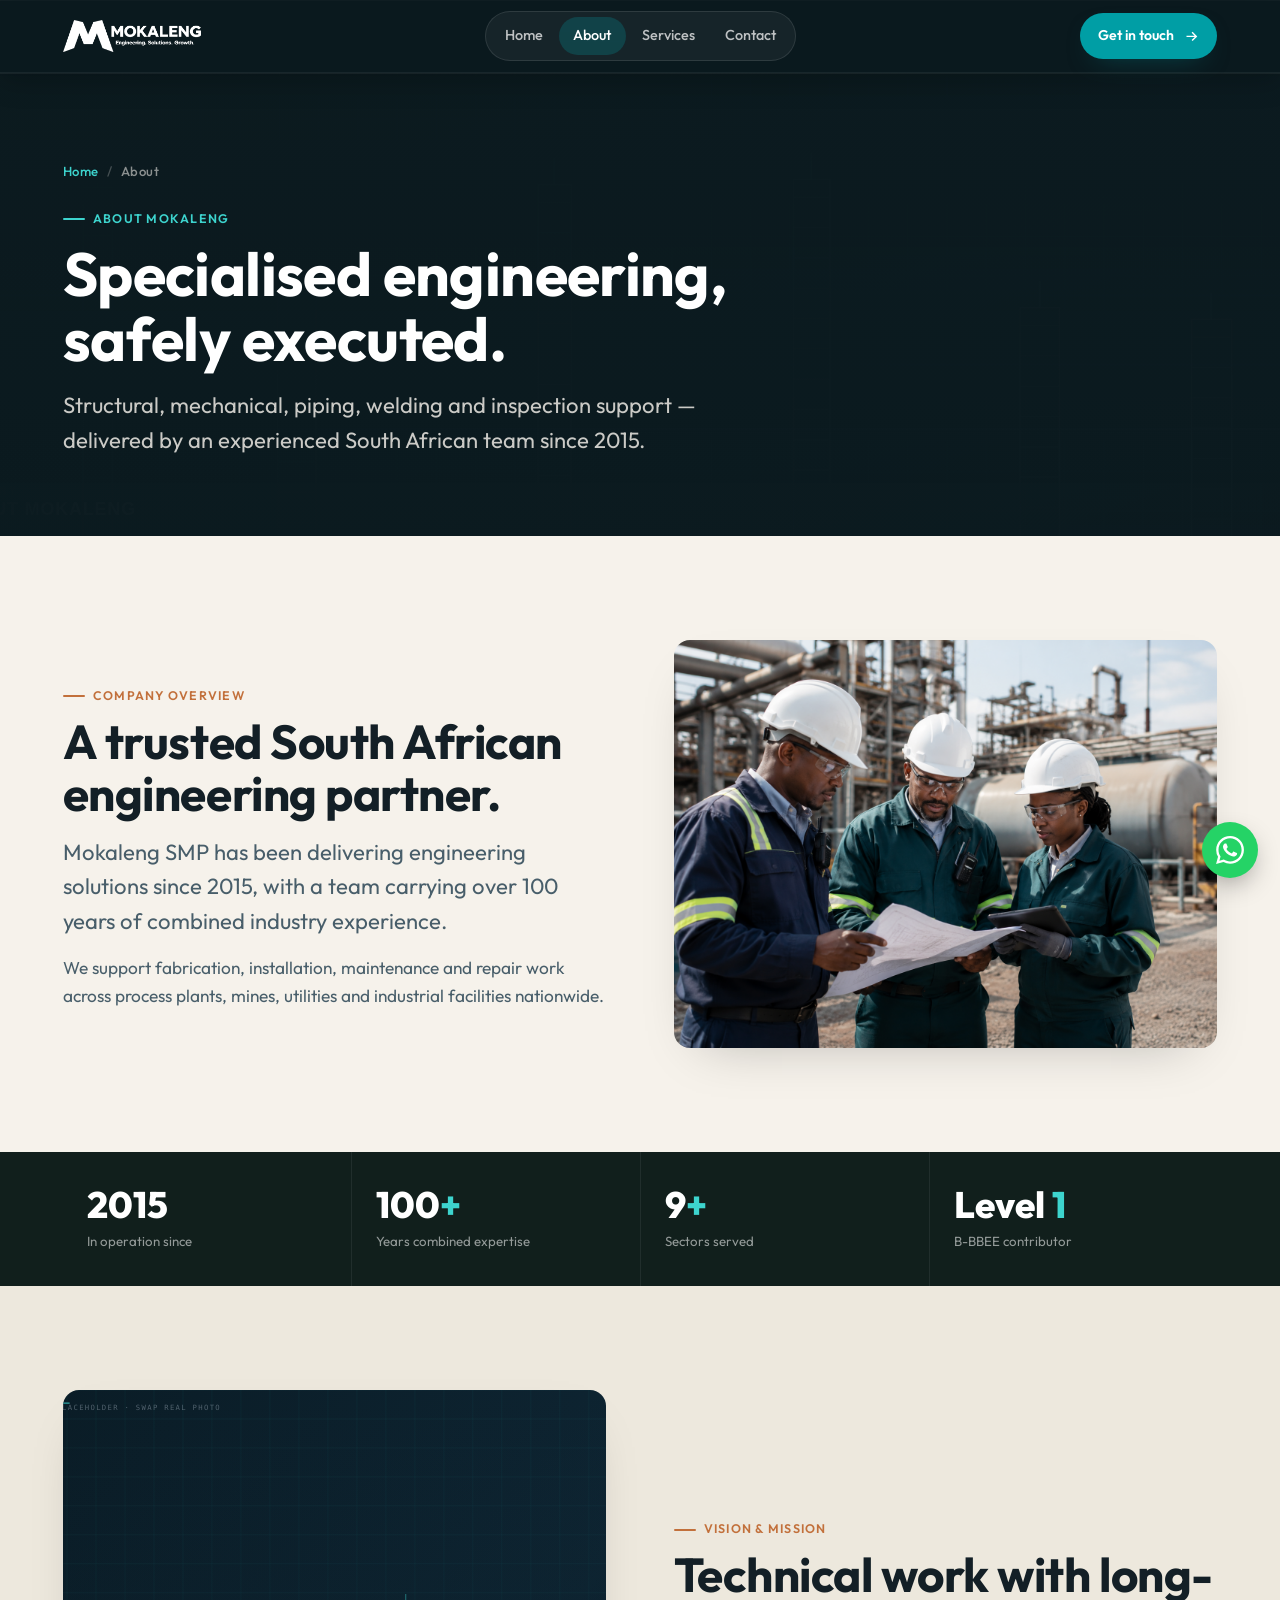
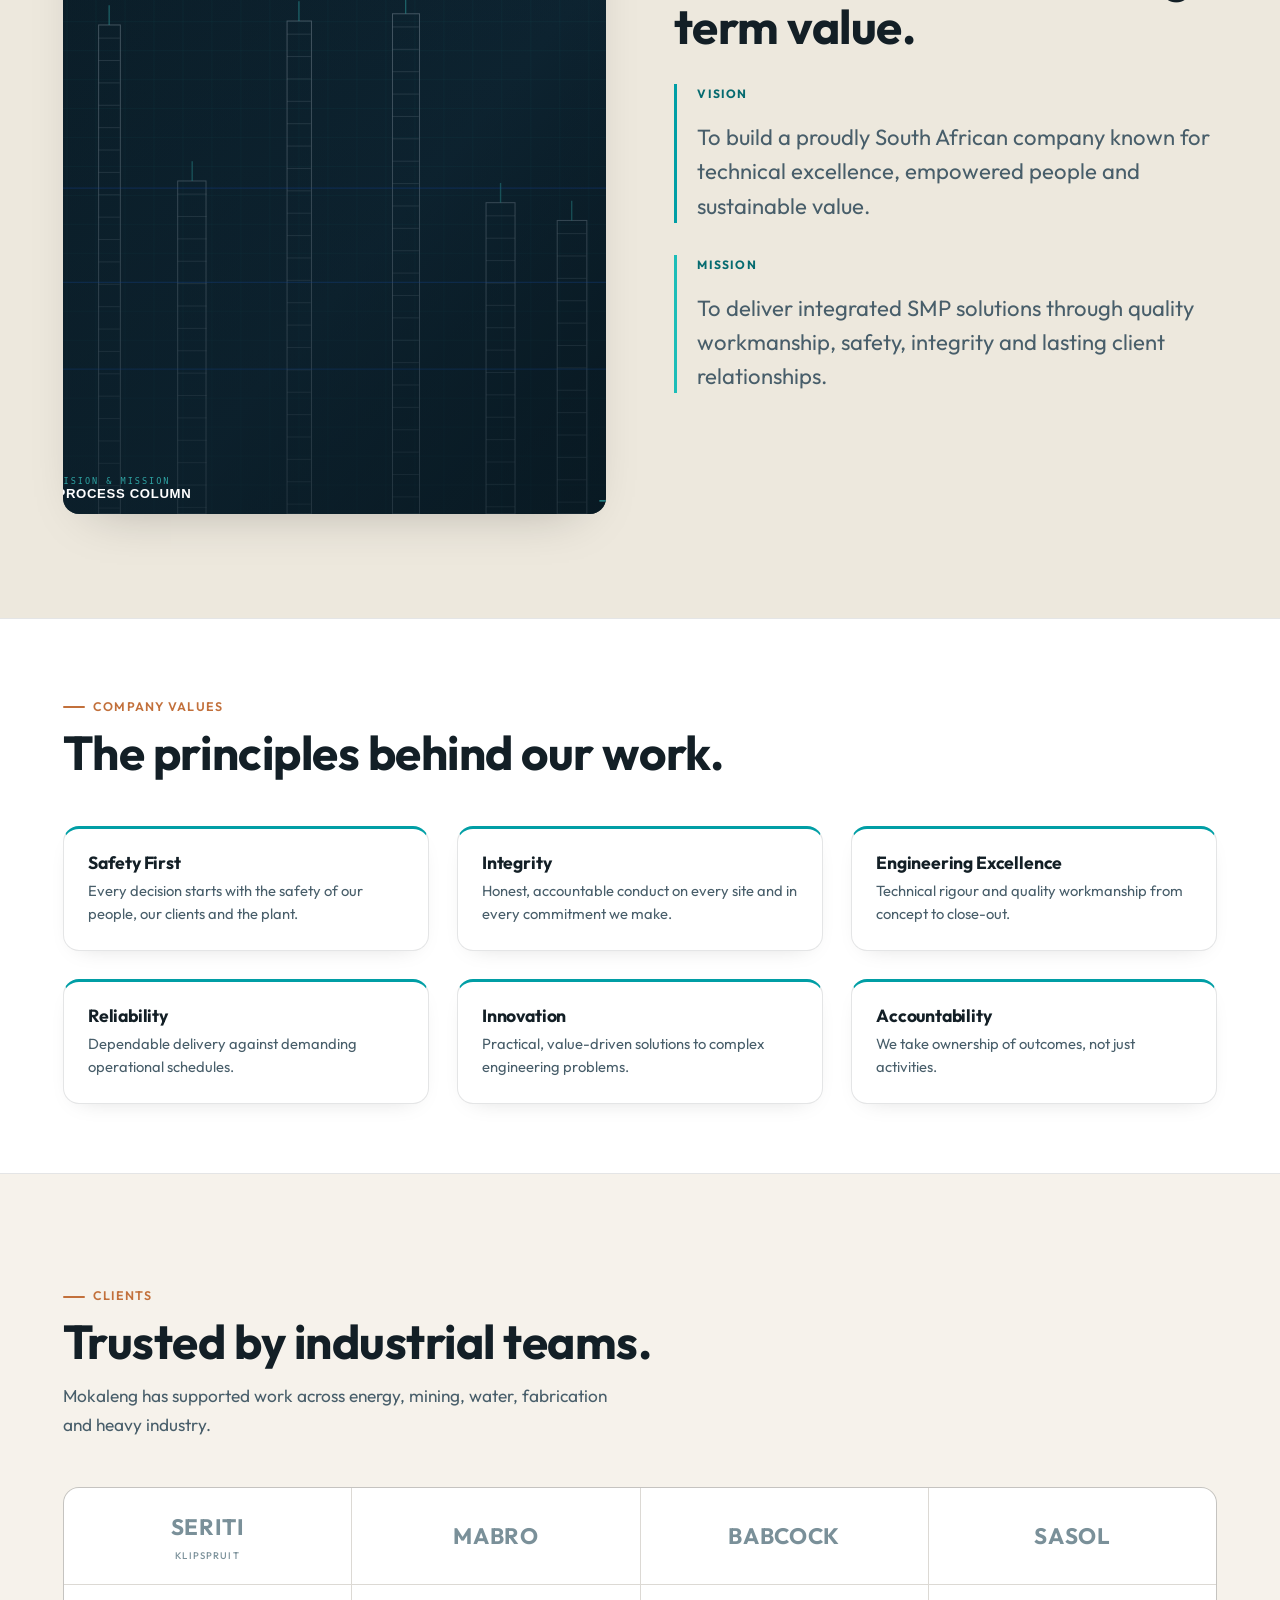
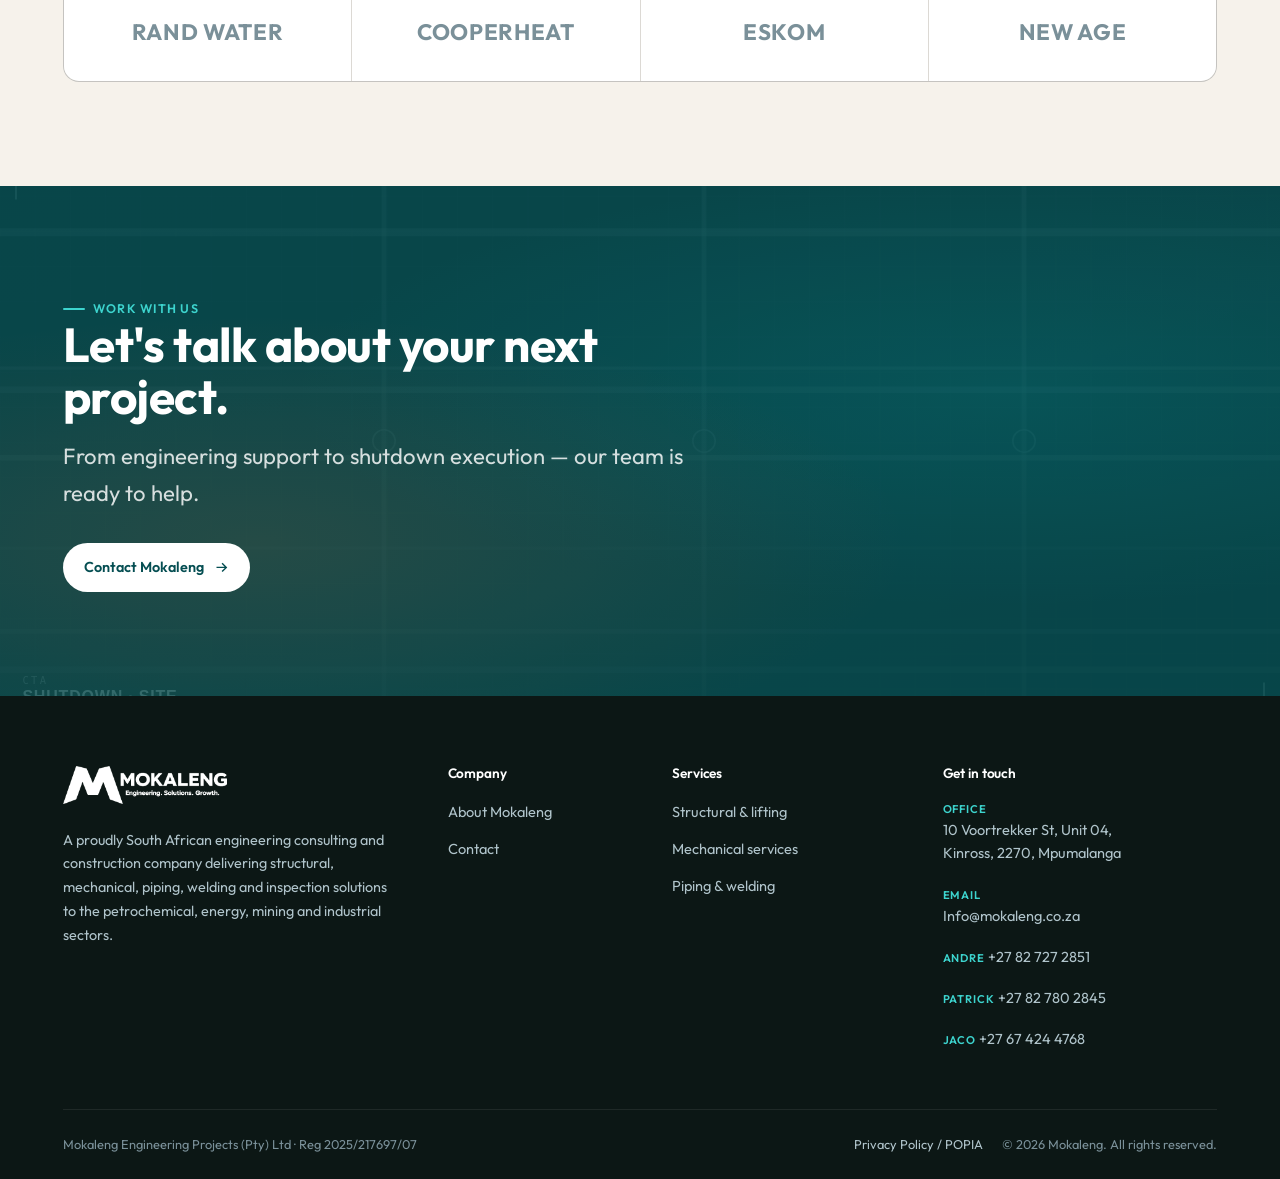
==== about.html @ dd16d57f "initial commit" ====
<!DOCTYPE html>
<html lang="en">
<head>
<meta charset="UTF-8" />
<meta name="viewport" content="width=device-width, initial-scale=1.0" />
<meta name="theme-color" content="#009EA5" />
<link rel="preconnect" href="https://fonts.googleapis.com" />
<link rel="preconnect" href="https://fonts.gstatic.com" crossorigin />
<link href="https://fonts.googleapis.com/css2?family=Outfit:wght@300;400;500;600;700;800&display=swap" rel="stylesheet" />
<link rel="stylesheet" href="assets/css/style.css" />
<link rel="icon" type="image/png" href="assets/img/logo.png" />
<title>About Mokaleng | Proudly South African Engineering Company</title>
<meta name="description" content="Mokaleng is an engineering consulting and construction company operating since 2015, with 100+ years of combined expertise across structural, mechanical, piping and welding disciplines." />
</head>
<body>

<header class="header" data-solid="true">
  <div class="container header__inner">
    <a href="index.html" class="brand" aria-label="Mokaleng home">
      <img class="brand__logo" src="assets/img/logo.png" alt="Mokaleng — Engineering. Solutions. Growth." />
    </a>

    <nav class="nav" aria-label="Primary">
      <a class="nav__link" href="index.html">Home</a>
      <a class="nav__link" href="about.html" aria-current="page">About</a>
      <a class="nav__link" href="services.html">Services</a>
      <a class="nav__link" href="contact.html">Contact</a>
    </nav>

    <div class="header__cta">
      <a class="btn btn--primary" href="contact.html#enquiry">
        Get in touch
        <svg viewBox="0 0 24 24" fill="none" stroke="currentColor" stroke-width="2"><path d="M5 12h14M13 6l6 6-6 6"/></svg>
      </a>
    </div>

    <button class="burger" aria-label="Open menu" aria-expanded="false" aria-controls="mobile-menu">
      <span></span><span></span><span></span>
    </button>
  </div>
</header>

<div class="mobile-menu" id="mobile-menu" role="dialog" aria-label="Menu" aria-modal="true">
  <button class="mobile-menu__close" aria-label="Close menu">&times;</button>
  <nav aria-label="Mobile">
    <a class="mobile-menu__link" href="index.html"><span>Home</span><span class="spec">00</span></a>
    <a class="mobile-menu__link" href="about.html"><span>About</span><span class="spec">01</span></a>
    <a class="mobile-menu__link" href="services.html"><span>Services</span><span class="spec">02</span></a>
    <a class="mobile-menu__link" href="contact.html"><span>Contact</span><span class="spec">03</span></a>
  </nav>
  <div class="mobile-menu__cta">
    <a class="btn btn--primary" href="contact.html#enquiry">Get in touch</a>
    <a class="btn btn--on-dark" href="tel:+27827272851">Call us now</a>
  </div>
</div>

<main id="main">

<!-- ── Page hero ─────────────────────────────────────────────────────────── -->
<section class="page-hero">
  <div class="page-hero__media"><img src="assets/img/page-about.svg" alt="" aria-hidden="true" /></div>
  <div class="page-hero__grid" aria-hidden="true"></div>
  <div class="container page-hero__inner">
    <nav class="crumbs" aria-label="Breadcrumb">
      <a href="index.html">Home</a><span class="sep">/</span><span>About</span>
    </nav>
    <p class="eyebrow on-dark reveal">About Mokaleng</p>
    <h1 class="page-hero__title reveal" data-delay="1">Specialised engineering, safely executed.</h1>
    <p class="page-hero__text reveal" data-delay="2">Structural, mechanical, piping, welding and inspection support — delivered by an experienced South African team since 2015.</p>
  </div>
</section>

<!-- ── Overview ──────────────────────────────────────────────────────────── -->
<section class="section">
  <div class="container split">
    <div class="reveal">
      <p class="eyebrow">Company overview</p>
      <h2 class="heading__title">A trusted South African engineering partner.</h2>
      <p class="lead mt-1">Mokaleng SMP has been delivering engineering solutions since 2015, with a team carrying over 100 years of combined industry experience.</p>
      <p class="muted mt-1">We support fabrication, installation, maintenance and repair work across process plants, mines, utilities and industrial facilities nationwide.</p>
    </div>
    <div class="split__media reveal" data-delay="1">
      <img src="assets/img/about-us.png" alt="Mokaleng engineer reviewing work on site" />
    </div>
  </div>
</section>

<!-- ── Stats ─────────────────────────────────────────────────────────────── -->
<section class="stats">
  <div class="container">
    <div class="stats__row">
      <div class="stat reveal">
        <div class="stat__num">2015</div>
        <p class="stat__label">In operation since</p>
      </div>
      <div class="stat reveal" data-delay="1">
        <div class="stat__num">100<span class="unit">+</span></div>
        <p class="stat__label">Years combined expertise</p>
      </div>
      <div class="stat reveal" data-delay="2">
        <div class="stat__num">9<span class="unit">+</span></div>
        <p class="stat__label">Sectors served</p>
      </div>
      <div class="stat reveal" data-delay="3">
        <div class="stat__num">Level <span class="unit">1</span></div>
        <p class="stat__label">B-BBEE contributor</p>
      </div>
    </div>
  </div>
</section>

<!-- ── Vision & Mission ───────────────────────────────────────────────────── -->
<section class="section section--bone">
  <div class="container split split--reverse">
    <div class="split__media reveal">
      <img src="assets/img/vision-plant.svg" alt="Process column at a petrochemical plant" style="aspect-ratio:3/4" />
    </div>
    <div class="reveal" data-delay="1">
      <p class="eyebrow">Vision &amp; Mission</p>
      <h2 class="heading__title">Technical work with long-term value.</h2>

      <div class="mt-2" style="border-left:3px solid var(--teal);padding-left:1.3rem">
        <p style="font-size:0.75rem;font-weight:700;letter-spacing:0.1em;text-transform:uppercase;color:var(--teal-dark)">Vision</p>
        <p class="lead mt-1" style="font-size:var(--step-1)">To build a proudly South African company known for technical excellence, empowered people and sustainable value.</p>
      </div>

      <div class="mt-2" style="border-left:3px solid var(--teal-mid);padding-left:1.3rem">
        <p style="font-size:0.75rem;font-weight:700;letter-spacing:0.1em;text-transform:uppercase;color:var(--teal-dark)">Mission</p>
        <p class="lead mt-1" style="font-size:var(--step-1)">To deliver integrated SMP solutions through quality workmanship, safety, integrity and lasting client relationships.</p>
      </div>
    </div>
  </div>
</section>

<!-- ── Values ────────────────────────────────────────────────────────────── -->
<section class="section section--tight" style="background:var(--white);border-block:1px solid var(--line)">
  <div class="container">
    <div class="heading reveal">
      <p class="eyebrow">Company values</p>
      <h2 class="heading__title">The principles behind our work.</h2>
    </div>
    <div class="grid cols-3 mt-3">
      <div class="value-card reveal" data-delay="1">
        <h3 class="value-card__title">Safety First</h3>
        <p class="value-card__text">Every decision starts with the safety of our people, our clients and the plant.</p>
      </div>
      <div class="value-card reveal" data-delay="2">
        <h3 class="value-card__title">Integrity</h3>
        <p class="value-card__text">Honest, accountable conduct on every site and in every commitment we make.</p>
      </div>
      <div class="value-card reveal" data-delay="3">
        <h3 class="value-card__title">Engineering Excellence</h3>
        <p class="value-card__text">Technical rigour and quality workmanship from concept to close-out.</p>
      </div>
      <div class="value-card reveal">
        <h3 class="value-card__title">Reliability</h3>
        <p class="value-card__text">Dependable delivery against demanding operational schedules.</p>
      </div>
      <div class="value-card reveal" data-delay="1">
        <h3 class="value-card__title">Innovation</h3>
        <p class="value-card__text">Practical, value-driven solutions to complex engineering problems.</p>
      </div>
      <div class="value-card reveal" data-delay="2">
        <h3 class="value-card__title">Accountability</h3>
        <p class="value-card__text">We take ownership of outcomes, not just activities.</p>
      </div>
    </div>
  </div>
</section>

<!-- ── Clients ────────────────────────────────────────────────────────────── -->
<section class="section">
  <div class="container">
    <div class="heading reveal">
      <p class="eyebrow">Clients</p>
      <h2 class="heading__title">Trusted by industrial teams.</h2>
      <p class="heading__text">Mokaleng has supported work across energy, mining, water, fabrication and heavy industry.</p>
    </div>
    <div class="clients-grid clients-grid--compact mt-3 reveal">
      <div class="client-cell"><div class="client-logo">Seriti<small>KLIPSPRUIT</small></div></div>
      <div class="client-cell"><div class="client-logo">Mabro</div></div>
      <div class="client-cell"><div class="client-logo">Babcock</div></div>
      <div class="client-cell"><div class="client-logo">Sasol</div></div>
      <div class="client-cell"><div class="client-logo">Rand Water</div></div>
      <div class="client-cell"><div class="client-logo">Cooperheat</div></div>
      <div class="client-cell"><div class="client-logo">Eskom</div></div>
      <div class="client-cell"><div class="client-logo">New Age</div></div>
    </div>
  </div>
</section>

<!-- ── CTA ───────────────────────────────────────────────────────────────── -->
<section class="cta">
  <div class="cta__bg"><img src="assets/img/cta-bg.svg" alt="" aria-hidden="true" /></div>
  <div class="container section">
    <div class="cta__inner reveal">
      <p class="eyebrow on-dark">Work with us</p>
      <h2 class="cta__title">Let's talk about your next project.</h2>
      <p class="cta__text">From engineering support to shutdown execution — our team is ready to help.</p>
      <div class="cta__actions">
        <a class="btn btn--primary" href="contact.html#enquiry">
          Contact Mokaleng
          <svg viewBox="0 0 24 24" fill="none" stroke="currentColor" stroke-width="2"><path d="M5 12h14M13 6l6 6-6 6"/></svg>
        </a>
      </div>
    </div>
  </div>
</section>

</main>

<footer class="footer">
  <div class="container">
    <div class="footer__top">
      <div class="footer__brand">
        <a href="index.html" class="brand" aria-label="Mokaleng home">
          <img class="brand__logo" src="assets/img/logo.png" alt="Mokaleng" />
        </a>
        <p class="footer__desc">A proudly South African engineering consulting and construction company delivering structural, mechanical, piping, welding and inspection solutions to the petrochemical, energy, mining and industrial sectors.</p>
      </div>
      <div class="footer__col">
        <h4>Company</h4>
        <ul>
          <li><a href="about.html">About Mokaleng</a></li>
          <li><a href="contact.html">Contact</a></li>
        </ul>
      </div>
      <div class="footer__col">
        <h4>Services</h4>
        <ul>
          <li><a href="services.html#structural">Structural &amp; lifting</a></li>
          <li><a href="services.html#mechanical">Mechanical services</a></li>
          <li><a href="services.html#piping">Piping &amp; welding</a></li>
        </ul>
      </div>
      <div class="footer__col footer__contact">
        <h4>Get in touch</h4>
        <ul>
          <li><span class="who">Office</span><br>10 Voortrekker St, Unit 04,<br>Kinross, 2270, Mpumalanga</li>
          <li><span class="who">Email</span><br><a href="mailto:Info@mokaleng.co.za">Info@mokaleng.co.za</a></li>
          <li><span class="who">Andre</span> <a href="tel:+27827272851">+27 82 727 2851</a></li>
          <li><span class="who">Patrick</span> <a href="tel:+27827802845">+27 82 780 2845</a></li>
          <li><span class="who">Jaco</span> <a href="tel:+27674244768">+27 67 424 4768</a></li>
        </ul>
      </div>
    </div>
    <div class="footer__bottom">
      <span class="reg">Mokaleng Engineering Projects (Pty) Ltd · Reg 2025/217697/07</span>
      <div class="footer__legal">
        <a href="#">Privacy Policy / POPIA</a>
        <span>&copy; <span id="year">2026</span> Mokaleng. All rights reserved.</span>
      </div>
    </div>
  </div>
</footer>

<a class="wa-float" href="https://wa.me/27827272851?text=Hi%20Mokaleng%2C%20I%27d%20like%20to%20discuss%20a%20project." target="_blank" rel="noopener" aria-label="Chat on WhatsApp">
  <svg viewBox="0 0 24 24" fill="currentColor" aria-hidden="true"><path d="M.057 24l1.687-6.163a11.867 11.867 0 01-1.587-5.946C.16 5.335 5.495 0 12.05 0a11.817 11.817 0 018.413 3.488 11.824 11.824 0 013.48 8.414c-.003 6.557-5.338 11.892-11.893 11.892a11.9 11.9 0 01-5.688-1.448L.057 24zm6.597-3.807c1.676.995 3.276 1.591 5.392 1.592 5.448 0 9.886-4.434 9.889-9.885.002-5.462-4.415-9.89-9.881-9.892-5.452 0-9.887 4.434-9.889 9.884-.001 2.225.651 3.891 1.746 5.634l-.999 3.648 3.742-.981zm11.387-5.464c-.074-.124-.272-.198-.57-.347-.297-.149-1.758-.868-2.031-.967-.272-.099-.47-.149-.669.149-.198.297-.768.967-.941 1.165-.173.198-.347.223-.644.074-.297-.149-1.255-.462-2.39-1.475-.883-.788-1.48-1.761-1.653-2.059-.173-.297-.018-.458.13-.606.134-.133.297-.347.446-.521.151-.172.2-.296.3-.495.099-.198.05-.372-.025-.521-.075-.148-.669-1.611-.916-2.206-.242-.579-.487-.501-.669-.51l-.57-.01c-.198 0-.52.074-.792.372s-1.04 1.016-1.04 2.479 1.065 2.876 1.213 3.074c.149.198 2.095 3.2 5.076 4.487.709.306 1.263.489 1.694.626.712.226 1.36.194 1.872.118.571-.085 1.758-.719 2.006-1.413.248-.694.248-1.289.173-1.413z"/></svg>
</a>
<script src="assets/js/main.js"></script>
</body>
</html>
---- assets/css/style.css ----
/* ==========================================================================
   MOKALENG SMP — Engineering. Solutions. Growth.
   Design: teal-dominant, modern industrial, clean hierarchy
   Font: Outfit (single family, all weights)
   ========================================================================== */

/* ── Tokens ─────────────────────────────────────────────────────────────── */
:root {
  /* Brand teal — sourced from company profile */
  --teal:        #009EA5;   /* primary teal */
  --teal-dark:   #066B70;   /* logo left / dark elements */
  --teal-deep:   #054E52;   /* deepest teal */
  --teal-mid:    #1DBDB8;   /* lighter accent */
  --teal-light:  #3DD4CE;   /* on dark backgrounds */
  --teal-pale:   #E4F7F7;   /* teal tint on light bg */

  /* Darks */
  --navy:        #0B1A1F;   /* primary dark bg */
  --navy-mid:    #10252C;   /* cards on dark */
  --navy-soft:   #1A3540;   /* lighter dark */

  /* Accent */
  --copper:      #C2703B;   /* warm accent, use sparingly */
  --copper-light:#F0BE96;   /* copper on dark */

  /* Neutrals */
  --ink:         #131F26;   /* body text */
  --ink-soft:    #485E6A;   /* secondary text */
  --steel:       #7A9099;   /* muted text */
  --steel-light: #B0C4CB;   /* very muted */
  --bone:        #F6F2EB;   /* light page bg — warm */
  --bone-dark:   #EDE8DD;   /* slightly darker bone */
  --white:       #FFFFFF;

  /* Semantic */
  --surface:     var(--white);
  --bg:          var(--bone);
  --line:        rgba(10, 26, 31, 0.11);
  --line-soft:   rgba(10, 26, 31, 0.06);
  --line-teal:   rgba(0, 158, 165, 0.25);

  /* Shadows */
  --shadow-sm:   0 8px 24px -16px rgba(0,0,0,0.22);
  --shadow-md:   0 20px 52px -28px rgba(0,0,0,0.28);
  --shadow-lg:   0 36px 80px -40px rgba(0,0,0,0.35);

  /* Type */
  --display: "Outfit", system-ui, sans-serif;
  --body:    "Outfit", system-ui, sans-serif;

  /* Scale */
  --step--1: clamp(0.78rem, 0.74rem + 0.18vw, 0.88rem);
  --step-0:  clamp(1rem, 0.96rem + 0.2vw, 1.08rem);
  --step-1:  clamp(1.15rem, 1.05rem + 0.45vw, 1.38rem);
  --step-2:  clamp(1.45rem, 1.24rem + 0.9vw, 2rem);
  --step-3:  clamp(1.9rem, 1.5rem + 1.85vw, 3rem);
  --step-4:  clamp(2.4rem, 1.75rem + 3vw, 4.2rem);
  --step-5:  clamp(3rem, 2rem + 4.5vw, 5.6rem);

  /* Space */
  --pad-x:    clamp(1.15rem, 0.6rem + 2.6vw, 3.5rem);
  --sec-y:    clamp(4rem, 2.5rem + 5vw, 7.5rem);
  --sec-y-sm: clamp(2.5rem, 1.5rem + 3.5vw, 5rem);
  --maxw:     1240px;
  --radius:   8px;
  --radius-sm: 5px;
  --radius-lg: 16px;
  --radius-xl: 24px;

  --ease: cubic-bezier(0.22, 1, 0.36, 1);
  --speed: 0.46s;
}

/* ── Reset ───────────────────────────────────────────────────────────────── */
*, *::before, *::after { box-sizing: border-box; }
* { margin: 0; }
html { -webkit-text-size-adjust: 100%; scroll-behavior: smooth; }
@media (prefers-reduced-motion: reduce) {
  html { scroll-behavior: auto; }
  *, *::before, *::after {
    animation-duration: 0.001ms !important;
    transition-duration: 0.001ms !important;
  }
}
body {
  font-family: var(--body);
  font-size: var(--step-0);
  line-height: 1.65;
  color: var(--ink);
  background: var(--bg);
  -webkit-font-smoothing: antialiased;
  overflow-x: hidden;
}
img, svg, picture { display: block; max-width: 100%; }
a { color: inherit; text-decoration: none; }
button { font: inherit; cursor: pointer; border: 0; background: none; }
ul { list-style: none; padding: 0; }
:focus-visible {
  outline: 2.5px solid var(--teal);
  outline-offset: 3px;
  border-radius: 3px;
}

/* ── Typography ─────────────────────────────────────────────────────────── */
h1, h2, h3, h4 {
  font-family: var(--display);
  font-weight: 700;
  line-height: 1.08;
  letter-spacing: -0.01em;
  color: var(--ink);
}

.eyebrow {
  display: inline-flex;
  align-items: center;
  gap: 0.5rem;
  font-size: 0.78rem;
  font-weight: 600;
  letter-spacing: 0.1em;
  text-transform: uppercase;
  color: var(--copper);
}
.eyebrow::before {
  content: "";
  width: 22px;
  height: 2px;
  border-radius: 2px;
  background: var(--copper);
  flex: none;
}
.eyebrow.on-dark { color: var(--teal-light); }
.eyebrow.on-dark::before { background: var(--teal-light); }

.lead {
  font-size: var(--step-1);
  line-height: 1.55;
  color: var(--ink-soft);
}
.muted { color: var(--ink-soft); }

/* ── Layout ──────────────────────────────────────────────────────────────── */
.container {
  width: 100%;
  max-width: var(--maxw);
  margin-inline: auto;
  padding-inline: var(--pad-x);
}
.section {
  padding-block: var(--sec-y);
  position: relative;
}
.section--tight { padding-block: var(--sec-y-sm); }
.section--dark {
  background: var(--navy);
  color: var(--bone);
}
.section--dark h1, .section--dark h2,
.section--dark h3, .section--dark h4 { color: var(--white); }
.section--teal {
  background: var(--teal);
  color: var(--white);
}
.section--teal-deep {
  background: var(--teal-deep);
  color: var(--bone);
}
.section--bone { background: var(--bone-dark); }

.split {
  display: grid;
  grid-template-columns: 1fr 1fr;
  gap: clamp(2rem, 1rem + 4vw, 5rem);
  align-items: center;
}
.split--reverse { grid-template-columns: 1fr 1fr; }
.split--reverse .split__media { order: -1; }
@media (max-width: 860px) {
  .split, .split--reverse { grid-template-columns: 1fr; }
  .split--reverse .split__media { order: 0; }
}
.split__media img {
  width: 100%;
  object-fit: cover;
  border-radius: var(--radius-lg);
  aspect-ratio: 4/3;
  box-shadow: var(--shadow-md);
}

.grid { display: grid; gap: clamp(1rem, 0.6rem + 1.5vw, 1.75rem); }
.cols-2 { grid-template-columns: repeat(2, 1fr); }
.cols-3 { grid-template-columns: repeat(3, 1fr); }
.cols-4 { grid-template-columns: repeat(4, 1fr); }
@media (max-width: 960px) {
  .cols-3, .cols-4 { grid-template-columns: repeat(2, 1fr); }
}
@media (max-width: 580px) {
  .cols-2, .cols-3, .cols-4 { grid-template-columns: 1fr; }
}

/* ── Heading block ───────────────────────────────────────────────────────── */
.heading { max-width: 62ch; }
.heading__title {
  font-size: var(--step-3);
  margin-top: 0.6rem;
}
.heading__text {
  margin-top: 0.9rem;
  max-width: 52ch;
  color: var(--ink-soft);
}
.heading--center { margin-inline: auto; text-align: center; }
.heading--center .eyebrow { justify-content: center; }

.section-head {
  display: flex;
  align-items: flex-end;
  justify-content: space-between;
  gap: 1.5rem;
}
@media (max-width: 720px) {
  .section-head { flex-direction: column; align-items: flex-start; }
}

/* ── Buttons ─────────────────────────────────────────────────────────────── */
.btn {
  display: inline-flex;
  align-items: center;
  justify-content: center;
  gap: 0.55rem;
  min-height: 46px;
  padding: 0.72rem 1.25rem;
  font-family: var(--body);
  font-size: 0.9rem;
  font-weight: 600;
  border-radius: 999px;
  border: 1.5px solid transparent;
  transition:
    background var(--speed) var(--ease),
    border-color var(--speed) var(--ease),
    color var(--speed) var(--ease),
    transform var(--speed) var(--ease),
    box-shadow var(--speed) var(--ease);
  cursor: pointer;
  white-space: nowrap;
}
.btn svg {
  width: 1.05rem;
  height: 1.05rem;
  flex: none;
  transition: transform var(--speed) var(--ease);
}
.btn:hover { transform: translateY(-2px); }
.btn:hover svg { transform: translateX(3px); }

/* Primary — teal */
.btn--primary {
  background: var(--teal);
  color: var(--white);
  box-shadow: 0 10px 28px -16px rgba(0,158,165,0.55);
}
.btn--primary:hover {
  background: var(--teal-dark);
  box-shadow: 0 14px 34px -16px rgba(0,158,165,0.65);
}

/* Solid dark */
.btn--solid {
  background: var(--navy);
  color: var(--white);
}
.btn--solid:hover { background: var(--navy-soft); }

/* Ghost — outlined */
.btn--ghost {
  border-color: var(--line);
  color: var(--ink);
  background: rgba(255,255,255,0.55);
}
.btn--ghost:hover {
  border-color: var(--teal);
  background: var(--teal-pale);
  color: var(--teal-dark);
}

/* On dark bg */
.btn--on-dark {
  border-color: rgba(255,255,255,0.25);
  color: var(--white);
  background: rgba(255,255,255,0.07);
}
.btn--on-dark:hover {
  background: rgba(255,255,255,0.14);
  border-color: rgba(255,255,255,0.4);
}

/* Copper CTA */
.btn--copper {
  background: var(--copper);
  color: var(--white);
  border-color: transparent;
  box-shadow: 0 10px 28px -14px rgba(194,112,59,0.6);
}
.btn--copper:hover {
  background: #a85e30;
  box-shadow: 0 14px 34px -14px rgba(194,112,59,0.7);
}

/* Teal outline (light bg) */
.btn--teal-outline {
  border-color: var(--teal);
  color: var(--teal-dark);
  background: transparent;
}
.btn--teal-outline:hover {
  background: var(--teal);
  color: var(--white);
}

/* ── Header ──────────────────────────────────────────────────────────────── */
.header {
  position: sticky;
  top: 0;
  z-index: 100;
  background: rgba(11, 26, 31, 0.75);
  backdrop-filter: blur(20px);
  -webkit-backdrop-filter: blur(20px);
  border-bottom: 1px solid rgba(255,255,255,0.06);
  transition: background var(--speed) var(--ease), box-shadow var(--speed) var(--ease);
}
.header.is-solid {
  background: rgba(11, 26, 31, 0.96);
  box-shadow: 0 1px 0 rgba(255,255,255,0.06), 0 8px 28px rgba(0,0,0,0.22);
}
.header__inner {
  display: flex;
  align-items: center;
  gap: 1.5rem;
  height: 72px;
}

/* Brand / Logo */
.brand {
  display: inline-flex;
  align-items: center;
  flex: none;
}
.brand__logo {
  height: 32px;
  width: auto;
  display: block;
  /* logo has dark text — invert to white on dark header/footer */
  filter: brightness(0) invert(1);
  transition: filter var(--speed) var(--ease);
}

/* Nav */
.nav {
  display: flex;
  align-items: center;
  margin-inline: auto;
  gap: 0.1rem;
  padding: 0.28rem;
  border: 1px solid rgba(255,255,255,0.1);
  border-radius: 999px;
  background: rgba(255,255,255,0.05);
}
.nav__link {
  position: relative;
  padding: 0.45rem 0.9rem;
  border-radius: 999px;
  font-size: 0.9rem;
  font-weight: 500;
  color: rgba(255,255,255,0.72);
  transition: color var(--speed) var(--ease), background var(--speed) var(--ease);
}
.nav__link:hover { color: var(--white); background: rgba(255,255,255,0.08); }
.nav__link[aria-current="page"] {
  color: var(--white);
  background: rgba(0,158,165,0.25);
}

.header__cta { display: flex; align-items: center; gap: 0.6rem; flex: none; }
.header__cta .btn { padding: 0.6rem 1.05rem; font-size: 0.88rem; }

/* Burger */
.burger {
  display: none;
  width: 44px; height: 44px;
  border: 1px solid rgba(255,255,255,0.2) !important;
  border-radius: var(--radius-sm) !important;
  background: rgba(255,255,255,0.05) !important;
  position: relative;
  flex: none;
}
.burger span {
  position: absolute;
  left: 11px; right: 11px;
  height: 1.5px;
  background: var(--white);
  border-radius: 2px;
  transition: transform 0.4s var(--ease), opacity 0.3s;
}
.burger span:nth-child(1) { top: 15px; }
.burger span:nth-child(2) { top: 21px; }
.burger span:nth-child(3) { top: 27px; }
.burger[aria-expanded="true"] span:nth-child(1) { transform: translateY(6px) rotate(45deg); }
.burger[aria-expanded="true"] span:nth-child(2) { opacity: 0; }
.burger[aria-expanded="true"] span:nth-child(3) { transform: translateY(-6px) rotate(-45deg); }

@media (max-width: 1040px) {
  .nav { display: none; }
  .burger { display: flex; align-items: center; justify-content: center; }
  .header__cta { margin-left: auto; }
}

/* Mobile menu */
.mobile-menu {
  position: fixed;
  inset: 0;
  z-index: 200;
  background: var(--navy);
  padding: var(--pad-x);
  padding-top: 96px;
  transform: translateX(100%);
  transition: transform 0.5s var(--ease);
  display: flex;
  flex-direction: column;
  overflow-y: auto;
}
.mobile-menu.is-open { transform: translateX(0); }
.mobile-menu__close {
  position: absolute;
  top: 20px; right: var(--pad-x);
  width: 44px; height: 44px;
  border: 1px solid rgba(255,255,255,0.2) !important;
  border-radius: var(--radius-sm) !important;
  background: transparent !important;
  color: var(--white);
  font-size: 1.4rem;
  display: grid;
  place-items: center;
}
.mobile-menu__link {
  display: flex;
  align-items: baseline;
  justify-content: space-between;
  font-family: var(--display);
  font-size: clamp(1.8rem, 1.3rem + 3vw, 2.8rem);
  font-weight: 700;
  color: var(--white);
  padding: 0.6rem 0;
  border-bottom: 1px solid rgba(255,255,255,0.1);
}
.mobile-menu__link .spec {
  font-size: 0.78rem;
  font-weight: 500;
  color: var(--teal-light);
  letter-spacing: 0.08em;
}
.mobile-menu__cta {
  margin-top: auto;
  padding-top: 2rem;
  display: grid;
  gap: 0.7rem;
}
.mobile-menu__cta .btn { justify-content: center; }
body.menu-open { overflow: hidden; }

/* ── Hero ────────────────────────────────────────────────────────────────── */
.hero {
  position: relative;
  min-height: 100vh;
  margin-top: -72px;
  padding-top: 72px;
  display: flex;
  align-items: center;
  overflow: hidden;
  isolation: isolate;
  background:
    radial-gradient(ellipse at 88% 88%, rgba(194,112,59,0.16) 0%, transparent 40%),
    radial-gradient(ellipse at 65% 15%, rgba(0,158,165,0.12) 0%, transparent 48%),
    #0F1A1A;
}

/* Hero background image layer */
.hero__media {
  position: absolute;
  inset: 0;
  z-index: 0;
}
.hero__media img {
  width: 100%;
  height: 100%;
  object-fit: cover;
  opacity: 0.52;
  filter: saturate(0.7) contrast(1.05);
}
.hero__media::after {
  content: "";
  position: absolute;
  inset: 0;
  background:
    linear-gradient(90deg, rgba(11,26,31,0.94) 0%, rgba(11,26,31,0.7) 50%, rgba(11,26,31,0.35) 100%),
    linear-gradient(180deg, rgba(11,26,31,0.55) 0%, rgba(11,26,31,0.2) 45%, rgba(11,26,31,0.82) 100%);
}

/* Grid overlay — off */
.hero__grid-overlay { display: none; }

.hero__inner {
  position: relative;
  z-index: 2;
  display: grid;
  grid-template-columns: minmax(0, 1fr) minmax(260px, 0.5fr);
  align-items: center;
  gap: clamp(2rem, 4vw, 5rem);
  padding-top: clamp(3rem, 5vw, 6rem);
  padding-bottom: clamp(3rem, 5vw, 5rem);
}

.hero__eyebrow { color: var(--copper); margin-bottom: 1.2rem; }
.hero__eyebrow::before { background: var(--copper); }

.hero__title {
  font-size: clamp(2.6rem, 1.8rem + 3.5vw, 5.2rem);
  line-height: 1;
  color: var(--white);
  max-width: 14ch;
  letter-spacing: -0.02em;
}
.hero__title .accent { color: var(--teal-light); }

.hero__sub {
  margin-top: 1.25rem;
  font-size: clamp(1rem, 0.92rem + 0.4vw, 1.2rem);
  line-height: 1.6;
  color: rgba(245,242,236,0.82);
  max-width: 44ch;
}

.hero__actions {
  margin-top: 2rem;
  display: flex;
  flex-wrap: wrap;
  gap: 0.75rem;
}

.hero__meta {
  display: flex;
  flex-wrap: wrap;
  gap: 0 1.5rem;
  margin-top: 1.8rem;
  padding-top: 1.4rem;
  border-top: 1px solid rgba(194,112,59,0.25);
}
.hero__meta span {
  font-size: 0.78rem;
  font-weight: 600;
  letter-spacing: 0.06em;
  text-transform: uppercase;
  color: rgba(255,255,255,0.45);
  position: relative;
}
.hero__meta span + span::before {
  content: "·";
  margin-right: 1.5rem;
  color: var(--copper);
  opacity: 0.7;
}

/* Hero stats panel (right side) */
.hero__panel {
  display: grid;
  gap: 1px;
  padding: 5px;
  border: 1px solid rgba(0,158,165,0.22);
  border-radius: var(--radius-xl);
  background: rgba(0,158,165,0.08);
  backdrop-filter: blur(18px);
  box-shadow: 0 24px 64px -40px rgba(0,0,0,0.7), inset 0 1px 0 rgba(255,255,255,0.06);
}
.hero__panel > div {
  padding: 1.1rem 1.2rem;
  border-radius: calc(var(--radius-xl) - 6px);
  background: rgba(11,26,31,0.65);
}
.hero__panel-kicker {
  display: block;
  font-size: 0.75rem;
  font-weight: 500;
  color: rgba(255,255,255,0.5);
  margin-bottom: 0.2rem;
}
.hero__panel strong {
  display: block;
  color: var(--white);
  font-size: clamp(1.3rem, 1rem + 1.1vw, 2rem);
  font-weight: 700;
  line-height: 1.05;
}

/* ── Trust strip ─────────────────────────────────────────────────────────── */
.trust-strip {
  background: #0E1814;
  border-block: 1px solid rgba(0,0,0,0.18);
}
.trust-strip__row {
  display: flex;
  flex-wrap: wrap;
  gap: 0.55rem;
  padding-block: 1.1rem;
}
.trust-strip__row span {
  padding: 0.45rem 0.9rem;
  border-radius: 999px;
  border: 1px solid rgba(0,158,165,0.22);
  background: rgba(0,158,165,0.07);
  color: rgba(255,255,255,0.72);
  font-size: 0.85rem;
  font-weight: 500;
}

/* ── Landing page sections ───────────────────────────────────────────────── */
.landing-intro {
  background: #FFFEF8;
}
.landing-intro .split {
  grid-template-columns: minmax(0, 1fr) minmax(320px, 0.75fr);
}

.landing-metrics {
  display: grid;
  grid-template-columns: repeat(3, 1fr);
  gap: 1px;
  background: var(--line);
  border: 1px solid var(--line);
  border-radius: var(--radius-xl);
  overflow: hidden;
}
.landing-metrics div {
  padding: 1.4rem 1.2rem;
  background: var(--white);
  min-height: 9rem;
}
.landing-metrics strong {
  display: block;
  font-size: clamp(1.5rem, 1.1rem + 1vw, 2rem);
  font-weight: 800;
  color: var(--teal-dark);
  line-height: 1;
}
.landing-metrics span {
  display: block;
  margin-top: 0.6rem;
  font-size: 0.9rem;
  color: var(--ink-soft);
  line-height: 1.35;
}

/* Service cards — landing */
.landing-services {
  background: var(--bone-dark);
  border-block: 1px solid var(--line);
}
.service-card {
  background: var(--white);
  border-radius: var(--radius-lg);
  overflow: hidden;
  display: flex;
  flex-direction: column;
  box-shadow: var(--shadow-sm);
  transition:
    transform var(--speed) var(--ease),
    box-shadow var(--speed) var(--ease);
}
.service-card:hover {
  transform: translateY(-5px);
  box-shadow: var(--shadow-md);
}
.service-card__media {
  aspect-ratio: 16/10;
  overflow: hidden;
  background: var(--teal-pale);
  position: relative;
}
.service-card__media img {
  width: 100%;
  height: 100%;
  object-fit: cover;
  transition: transform 0.8s var(--ease);
}
.service-card:hover .service-card__media img { transform: scale(1.06); }
.service-card__tag {
  position: absolute;
  top: 0.8rem;
  left: 0.8rem;
  padding: 0.3rem 0.6rem;
  border-radius: 4px;
  background: rgba(11,26,31,0.85);
  color: var(--teal-light);
  font-size: 0.68rem;
  font-weight: 600;
  letter-spacing: 0.1em;
  text-transform: uppercase;
}
.service-card__body {
  padding: clamp(1.2rem, 1rem + 1vw, 1.7rem);
  display: flex;
  flex-direction: column;
  flex: 1;
}
.service-card__title {
  font-size: clamp(1.1rem, 1rem + 0.5vw, 1.35rem);
  color: var(--ink);
}
.service-card__desc {
  margin-top: 0.6rem;
  color: var(--ink-soft);
  font-size: 0.95rem;
  line-height: 1.55;
}
.caps {
  margin-top: 1rem;
  display: grid;
  gap: 0.45rem;
}
.caps li {
  position: relative;
  padding-left: 1.25rem;
  font-size: 0.9rem;
  color: var(--ink-soft);
}
.caps li::before {
  content: "";
  position: absolute;
  left: 0;
  top: 0.55em;
  width: 6px;
  height: 6px;
  border-radius: 50%;
  background: var(--teal);
}
.service-card__link {
  margin-top: auto;
  padding-top: 1.2rem;
  display: inline-flex;
  align-items: center;
  gap: 0.45rem;
  font-size: 0.9rem;
  font-weight: 600;
  color: var(--teal-dark);
}
.service-card__link svg { width: 0.95rem; height: 0.95rem; transition: transform var(--speed) var(--ease); }
.service-card:hover .service-card__link svg { transform: translateX(4px); }

/* ── Delivery/how we work section ────────────────────────────────────────── */
.delivery-system {
  background:
    radial-gradient(ellipse at 90% 20%, rgba(194,112,59,0.1), transparent 38%),
    radial-gradient(ellipse at 10% 70%, rgba(0,158,165,0.12), transparent 40%),
    #0F1A1A;
}

.feature {
  background: rgba(255,255,255,0.04);
  border: 1px solid rgba(255,255,255,0.1);
  border-radius: var(--radius-lg);
  padding: clamp(1.3rem, 1rem + 1vw, 1.8rem);
  transition: border-color var(--speed) var(--ease), background var(--speed) var(--ease);
}
.feature:hover {
  border-color: rgba(0,158,165,0.55);
  background: rgba(0,158,165,0.06);
}
.feature__step {
  display: inline-flex;
  align-items: center;
  justify-content: center;
  width: 2.2rem;
  height: 2.2rem;
  border-radius: 999px;
  background: rgba(0,158,165,0.15);
  color: var(--teal-light);
  font-size: 0.82rem;
  font-weight: 700;
  margin-bottom: 1rem;
}
.feature__title {
  color: var(--white);
  font-size: clamp(1rem, 0.9rem + 0.4vw, 1.22rem);
  font-weight: 700;
  margin-bottom: 0.5rem;
}
.feature__text { color: rgba(245,242,236,0.65); font-size: 0.95rem; line-height: 1.55; }

/* ── Industry band ───────────────────────────────────────────────────────── */
.industry-band {
  display: grid;
  grid-template-columns: minmax(0, 0.72fr) minmax(320px, 1fr);
  gap: clamp(2rem, 5vw, 4.5rem);
  align-items: center;
  padding: clamp(2rem, 4vw, 3.5rem);
  background: var(--white);
  border: 1px solid var(--line);
  border-radius: var(--radius-xl);
  box-shadow: var(--shadow-sm);
}
@media (max-width: 860px) {
  .industry-band { grid-template-columns: 1fr; }
}
.industry-pills {
  display: flex;
  flex-wrap: wrap;
  gap: 0.6rem;
}
.industry-pills span {
  padding: 0.48rem 0.9rem;
  border-radius: 999px;
  border: 1px solid var(--teal-pale);
  background: var(--teal-pale);
  color: var(--teal-dark);
  font-size: 0.88rem;
  font-weight: 600;
}

/* ── CTA section ─────────────────────────────────────────────────────────── */
.cta {
  position: relative;
  background: var(--teal-deep);
  overflow: hidden;
}
.cta::before {
  content: "";
  position: absolute;
  inset: 0;
  background:
    radial-gradient(ellipse at 20% 70%, rgba(194,112,59,0.18), transparent 45%),
    radial-gradient(ellipse at 78% 40%, rgba(0,158,165,0.2), transparent 50%);
}
.cta__bg { position: absolute; inset: 0; z-index: 0; opacity: 0.15; }
.cta__bg img { width: 100%; height: 100%; object-fit: cover; filter: saturate(0); }
.cta__inner {
  position: relative;
  z-index: 2;
  max-width: 60ch;
  color: var(--white);
}
.cta__title {
  font-size: var(--step-3);
  color: var(--white);
  max-width: 18ch;
}
.cta__text {
  margin-top: 1rem;
  font-size: var(--step-1);
  color: rgba(255,255,255,0.82);
  max-width: 46ch;
}
.cta__actions { margin-top: 2rem; display: flex; flex-wrap: wrap; gap: 0.75rem; }
.cta .btn--primary {
  background: var(--white);
  color: var(--teal-deep);
  box-shadow: none;
}
.cta .btn--primary:hover { background: var(--teal-pale); color: var(--teal-dark); }

/* ── Page hero (inner pages) ─────────────────────────────────────────────── */
.page-hero {
  position: relative;
  background: var(--navy);
  color: var(--bone);
  margin-top: -72px;
  padding-top: clamp(8rem, 6rem + 5vw, 10.5rem);
  padding-bottom: clamp(3.5rem, 2.5rem + 3vw, 5.5rem);
  overflow: hidden;
  isolation: isolate;
}
.page-hero__media { position: absolute; inset: 0; z-index: -2; }
.page-hero__media img {
  width: 100%; height: 100%;
  object-fit: cover;
  opacity: 0.35;
  filter: saturate(0.55);
}
.page-hero__media::after {
  content: "";
  position: absolute;
  inset: 0;
  background:
    linear-gradient(180deg, rgba(11,26,31,0.88), rgba(11,26,31,0.78)),
    linear-gradient(90deg, rgba(11,26,31,0.9), rgba(11,26,31,0.35));
}
/* Page hero grid — off */
.page-hero__grid { display: none; }
.page-hero__inner { position: relative; }
.page-hero__title {
  font-size: clamp(2.4rem, 1.8rem + 2.5vw, 4.2rem);
  color: var(--white);
  max-width: 18ch;
  margin-top: 0.7rem;
}
.page-hero__text {
  margin-top: 1rem;
  max-width: 50ch;
  font-size: var(--step-1);
  color: rgba(245,242,236,0.82);
  line-height: 1.58;
}

/* Breadcrumbs */
.crumbs {
  display: flex;
  align-items: center;
  gap: 0.5rem;
  font-size: 0.82rem;
  font-weight: 500;
  letter-spacing: 0.04em;
  color: rgba(245,242,236,0.55);
  margin-bottom: 1.1rem;
}
.crumbs a { color: var(--teal-light); }
.crumbs a:hover { color: var(--white); }
.crumbs .sep { opacity: 0.45; }

/* ── Service detail blocks (services page) ───────────────────────────────── */
.service-block { scroll-margin-top: 90px; }
.service-block__head {
  display: flex;
  align-items: flex-start;
  gap: 1rem;
  flex-wrap: wrap;
  margin-bottom: 1.25rem;
}
.service-block__no {
  font-size: var(--step-3);
  font-weight: 800;
  color: var(--bone-dark);
  line-height: 0.9;
  flex: none;
}
.service-block__title {
  font-size: var(--step-2);
  color: var(--ink);
}
.cap-grid {
  display: grid;
  grid-template-columns: repeat(2, 1fr);
  gap: 0.5rem 2rem;
  margin-top: 1.2rem;
}
@media (max-width: 580px) { .cap-grid { grid-template-columns: 1fr; } }
.cap-grid li {
  position: relative;
  padding-left: 1.2rem;
  font-size: 0.93rem;
  color: var(--ink-soft);
}
.cap-grid li::before {
  content: "";
  position: absolute;
  left: 0;
  top: 0.55em;
  width: 6px;
  height: 6px;
  border-radius: 50%;
  background: var(--teal);
}

/* Service nav cards (services page top) */
.svc-nav { background: var(--navy); }
.svc-nav .feature__check {
  width: 36px; height: 36px;
  border: 1.5px solid var(--teal-light);
  border-radius: 50%;
  display: grid;
  place-items: center;
  color: var(--teal-light);
  margin-bottom: 0.8rem;
}
.svc-nav .feature__check svg { width: 1rem; }

/* ── Value cards ─────────────────────────────────────────────────────────── */
.value-card {
  background: var(--white);
  border: 1px solid var(--line);
  border-top: 3px solid var(--teal);
  border-radius: var(--radius-lg);
  padding: 1.5rem;
  box-shadow: var(--shadow-sm);
  transition: transform var(--speed) var(--ease), border-top-color var(--speed) var(--ease);
}
.value-card:hover { transform: translateY(-4px); border-top-color: var(--teal-dark); }
.value-card__title { font-size: 1.1rem; color: var(--ink); margin-bottom: 0.5rem; }
.value-card__text { font-size: 0.92rem; color: var(--ink-soft); line-height: 1.55; }

/* ── Stats strip ─────────────────────────────────────────────────────────── */
.stats { background: #111F1C; }
.stats__row {
  display: grid;
  grid-template-columns: repeat(4, 1fr);
}
.stat {
  padding: clamp(1.4rem, 1rem + 1.5vw, 2.2rem) clamp(1rem, 0.7rem + 1vw, 1.8rem);
  border-left: 1px solid rgba(255,255,255,0.07);
}
.stat:first-child { border-left: none; }
.stat__num {
  font-family: var(--display);
  font-weight: 800;
  font-size: clamp(1.5rem, 1.1rem + 1.5vw, 2.5rem);
  color: var(--white);
  line-height: 1;
}
.stat__num .unit { color: var(--teal-light); }
.stat__label {
  margin-top: 0.5rem;
  font-size: 0.83rem;
  color: rgba(255,255,255,0.55);
  line-height: 1.4;
}
@media (max-width: 720px) {
  .stats__row { grid-template-columns: repeat(2, 1fr); }
  .stat { border-top: 1px solid rgba(255,255,255,0.07); }
  .stat:nth-child(odd) { border-left: none; }
}
@media (max-width: 400px) {
  .stats__row { grid-template-columns: 1fr; }
  .stat { border-left: none; }
}

/* ── Client logos ────────────────────────────────────────────────────────── */
.clients-grid {
  display: grid;
  grid-template-columns: repeat(4, 1fr);
  gap: 1px;
  background: var(--line);
  border: 1px solid var(--line);
  border-radius: var(--radius-lg);
  overflow: hidden;
}
@media (max-width: 720px) { .clients-grid { grid-template-columns: repeat(2, 1fr); } }
.clients-grid--compact .client-cell { aspect-ratio: 3/1; }
.client-cell {
  background: var(--white);
  aspect-ratio: 3/2;
  display: grid;
  place-items: center;
  padding: 1.25rem;
  transition: background var(--speed) var(--ease);
}
.client-cell:hover { background: var(--teal-pale); }
.client-logo {
  font-family: var(--display);
  font-weight: 700;
  font-size: clamp(1rem, 0.85rem + 0.7vw, 1.4rem);
  color: var(--steel);
  text-align: center;
  transition: color var(--speed) var(--ease);
  text-transform: uppercase;
  letter-spacing: 0.03em;
}
.client-cell:hover .client-logo { color: var(--teal-dark); }
.client-logo small {
  display: block;
  font-size: 0.6rem;
  letter-spacing: 0.12em;
  margin-top: 2px;
  font-weight: 500;
}

/* ── Contact / Form ──────────────────────────────────────────────────────── */
.contact-grid {
  display: grid;
  grid-template-columns: 1fr 1.2fr;
  gap: clamp(1.5rem, 1rem + 3vw, 3.5rem);
  align-items: start;
}
@media (max-width: 860px) { .contact-grid { grid-template-columns: 1fr; } }

.info-card {
  border: 1px solid var(--line);
  border-radius: var(--radius-lg);
  padding: 1.3rem 1.4rem;
  background: var(--white);
  box-shadow: var(--shadow-sm);
}
.info-card + .info-card { margin-top: 0.75rem; }
.info-card__label {
  font-size: 0.72rem;
  font-weight: 700;
  letter-spacing: 0.1em;
  text-transform: uppercase;
  color: var(--teal);
  margin-bottom: 0.5rem;
}
.info-card__row {
  display: flex;
  align-items: center;
  gap: 0.8rem;
  margin-top: 0.55rem;
  font-size: 0.93rem;
}
.info-card__row a { color: var(--ink); font-weight: 500; }
.info-card__row a:hover { color: var(--teal-dark); }
.info-card__row .who {
  font-size: 0.7rem;
  font-weight: 600;
  letter-spacing: 0.08em;
  text-transform: uppercase;
  color: var(--steel);
  min-width: 50px;
}

.form {
  background: var(--white);
  border: 1px solid var(--line);
  border-radius: var(--radius-xl);
  padding: clamp(1.5rem, 1rem + 2vw, 2.5rem);
  box-shadow: var(--shadow-md);
}
.field { margin-bottom: 1rem; }
.field label {
  display: block;
  font-size: 0.84rem;
  font-weight: 600;
  color: var(--ink);
  margin-bottom: 0.38rem;
}
.field label .req { color: var(--teal); }
.field input, .field select, .field textarea {
  width: 100%;
  padding: 0.78rem 0.9rem;
  border: 1.5px solid var(--line);
  border-radius: var(--radius);
  font: inherit;
  font-size: 0.95rem;
  background: var(--bg);
  color: var(--ink);
  transition: border-color var(--speed) var(--ease), box-shadow var(--speed) var(--ease);
}
.field input:focus, .field select:focus, .field textarea:focus {
  border-color: var(--teal);
  background: var(--white);
  outline: none;
  box-shadow: 0 0 0 3px rgba(0,158,165,0.13);
}
.field textarea { resize: vertical; min-height: 110px; }
.field-row { display: grid; grid-template-columns: 1fr 1fr; gap: 0.9rem; }
@media (max-width: 520px) { .field-row { grid-template-columns: 1fr; } }
.field--error input, .field--error select, .field--error textarea { border-color: #e05a1a; }
.field__err { display: none; font-size: 0.78rem; color: #c04f18; margin-top: 0.3rem; font-weight: 500; }
.field--error .field__err { display: block; }

.consent { display: flex; gap: 0.65rem; align-items: flex-start; font-size: 0.84rem; color: var(--ink-soft); }
.consent input { width: 17px; height: 17px; margin-top: 0.2rem; flex: none; accent-color: var(--teal); }
.consent a { color: var(--teal); text-decoration: underline; }
.form__note { margin-top: 0.8rem; font-size: 0.78rem; color: var(--steel); }
.form__status { margin-top: 0.8rem; padding: 0.85rem 1rem; border-radius: var(--radius); font-size: 0.88rem; display: none; }
.form__status.is-show { display: block; }
.form__status--ok { background: rgba(0,158,165,0.1); border: 1px solid var(--teal); color: var(--teal-deep); }
.form__status--err { background: rgba(224,90,26,0.1); border: 1px solid #e05a1a; color: #aa4512; }
.map-embed { border: 1px solid var(--line); border-radius: var(--radius-lg); overflow: hidden; aspect-ratio: 16/6; margin-top: clamp(2rem, 1.5rem + 2vw, 3rem); }
.map-embed iframe { width: 100%; height: 100%; border: 0; }

/* ── Footer ──────────────────────────────────────────────────────────────── */
.footer {
  background: #0C1715;
  color: var(--steel-light);
  padding-top: clamp(3rem, 2rem + 3vw, 5rem);
}
.footer__top {
  display: grid;
  grid-template-columns: 1.5fr 0.8fr 1fr 1.2fr;
  gap: clamp(1.5rem, 1rem + 2vw, 3rem);
  padding-bottom: 3rem;
}
@media (max-width: 880px) { .footer__top { grid-template-columns: 1fr 1fr; } }
@media (max-width: 520px) { .footer__top { grid-template-columns: 1fr; } }

.footer__brand .brand__logo { height: 38px; }
.footer__desc {
  margin-top: 1rem;
  font-size: 0.9rem;
  line-height: 1.65;
  max-width: 36ch;
  color: var(--steel-light);
}
.footer__col h4 {
  color: var(--white);
  font-size: 0.85rem;
  font-weight: 600;
  margin-bottom: 1rem;
}
.footer__col ul { display: grid; gap: 0.55rem; }
.footer__col a {
  font-size: 0.91rem;
  color: var(--steel-light);
  transition: color var(--speed) var(--ease);
}
.footer__col a:hover { color: var(--teal-light); }
.footer__contact li { font-size: 0.91rem; line-height: 1.55; margin-bottom: 0.6rem; }
.footer__contact .who {
  font-size: 0.7rem;
  font-weight: 600;
  letter-spacing: 0.08em;
  text-transform: uppercase;
  color: var(--teal-light);
}
.footer__bottom {
  border-top: 1px solid rgba(255,255,255,0.08);
  padding-block: 1.5rem;
  display: flex;
  flex-wrap: wrap;
  gap: 0.7rem 1.5rem;
  justify-content: space-between;
  align-items: center;
  font-size: 0.8rem;
}
.footer__bottom .reg { color: var(--steel); }
.footer__legal { display: flex; gap: 1.2rem; flex-wrap: wrap; }
.footer__legal a { color: var(--steel-light); }
.footer__legal a:hover { color: var(--teal-light); }
.footer__legal span { color: var(--steel); }

/* ── WhatsApp float ──────────────────────────────────────────────────────── */
.wa-float {
  position: fixed;
  bottom: 22px; right: 22px;
  z-index: 90;
  width: 56px; height: 56px;
  border-radius: 50%;
  background: #25D366;
  color: #fff;
  display: grid;
  place-items: center;
  box-shadow: 0 10px 28px -8px rgba(0,0,0,0.45);
  transition: transform var(--speed) var(--ease);
}
.wa-float:hover { transform: scale(1.08); }
.wa-float svg { width: 28px; height: 28px; }

/* ── Reveal animations ───────────────────────────────────────────────────── */
.reveal {
  opacity: 0;
  transform: translateY(20px);
  transition: opacity 0.65s var(--ease), transform 0.65s var(--ease);
}
.reveal.is-in { opacity: 1; transform: none; }
.reveal[data-delay="1"] { transition-delay: 0.08s; }
.reveal[data-delay="2"] { transition-delay: 0.16s; }
.reveal[data-delay="3"] { transition-delay: 0.24s; }
.reveal[data-delay="4"] { transition-delay: 0.32s; }

/* ── Utilities ───────────────────────────────────────────────────────────── */
.mt-1 { margin-top: 1rem; }
.mt-2 { margin-top: 2rem; }
.mt-3 { margin-top: 3rem; }
.flex-actions { display: flex; flex-wrap: wrap; gap: 0.75rem; }

/* ── Responsive overrides ────────────────────────────────────────────────── */
@media (max-width: 860px) {
  .hero__inner {
    grid-template-columns: 1fr;
  }
  .hero__panel {
    grid-template-columns: repeat(3, 1fr);
  }
  .landing-metrics { grid-template-columns: repeat(3, 1fr); }
  .landing-intro .split { grid-template-columns: 1fr; }
}

@media (max-width: 640px) {
  .hero {
    min-height: 100svh;
    padding-bottom: 3rem;
  }
  .hero__title {
    font-size: clamp(2.2rem, 1.6rem + 6.5vw, 3.2rem);
    max-width: 11ch;
  }
  .hero__panel { grid-template-columns: 1fr; }
  .landing-metrics { grid-template-columns: 1fr; }
  .landing-metrics div { min-height: auto; }
  .footer__top { grid-template-columns: 1fr; }
  .btn {
    font-size: 0.85rem;
  }
}

@media (max-width: 440px) {
  .hero__actions .btn,
  .cta__actions .btn,
  .flex-actions .btn {
    width: 100%;
  }
  .hero__proof span { font-size: 0.78rem; }
  .eyebrow { font-size: 0.72rem; }
}
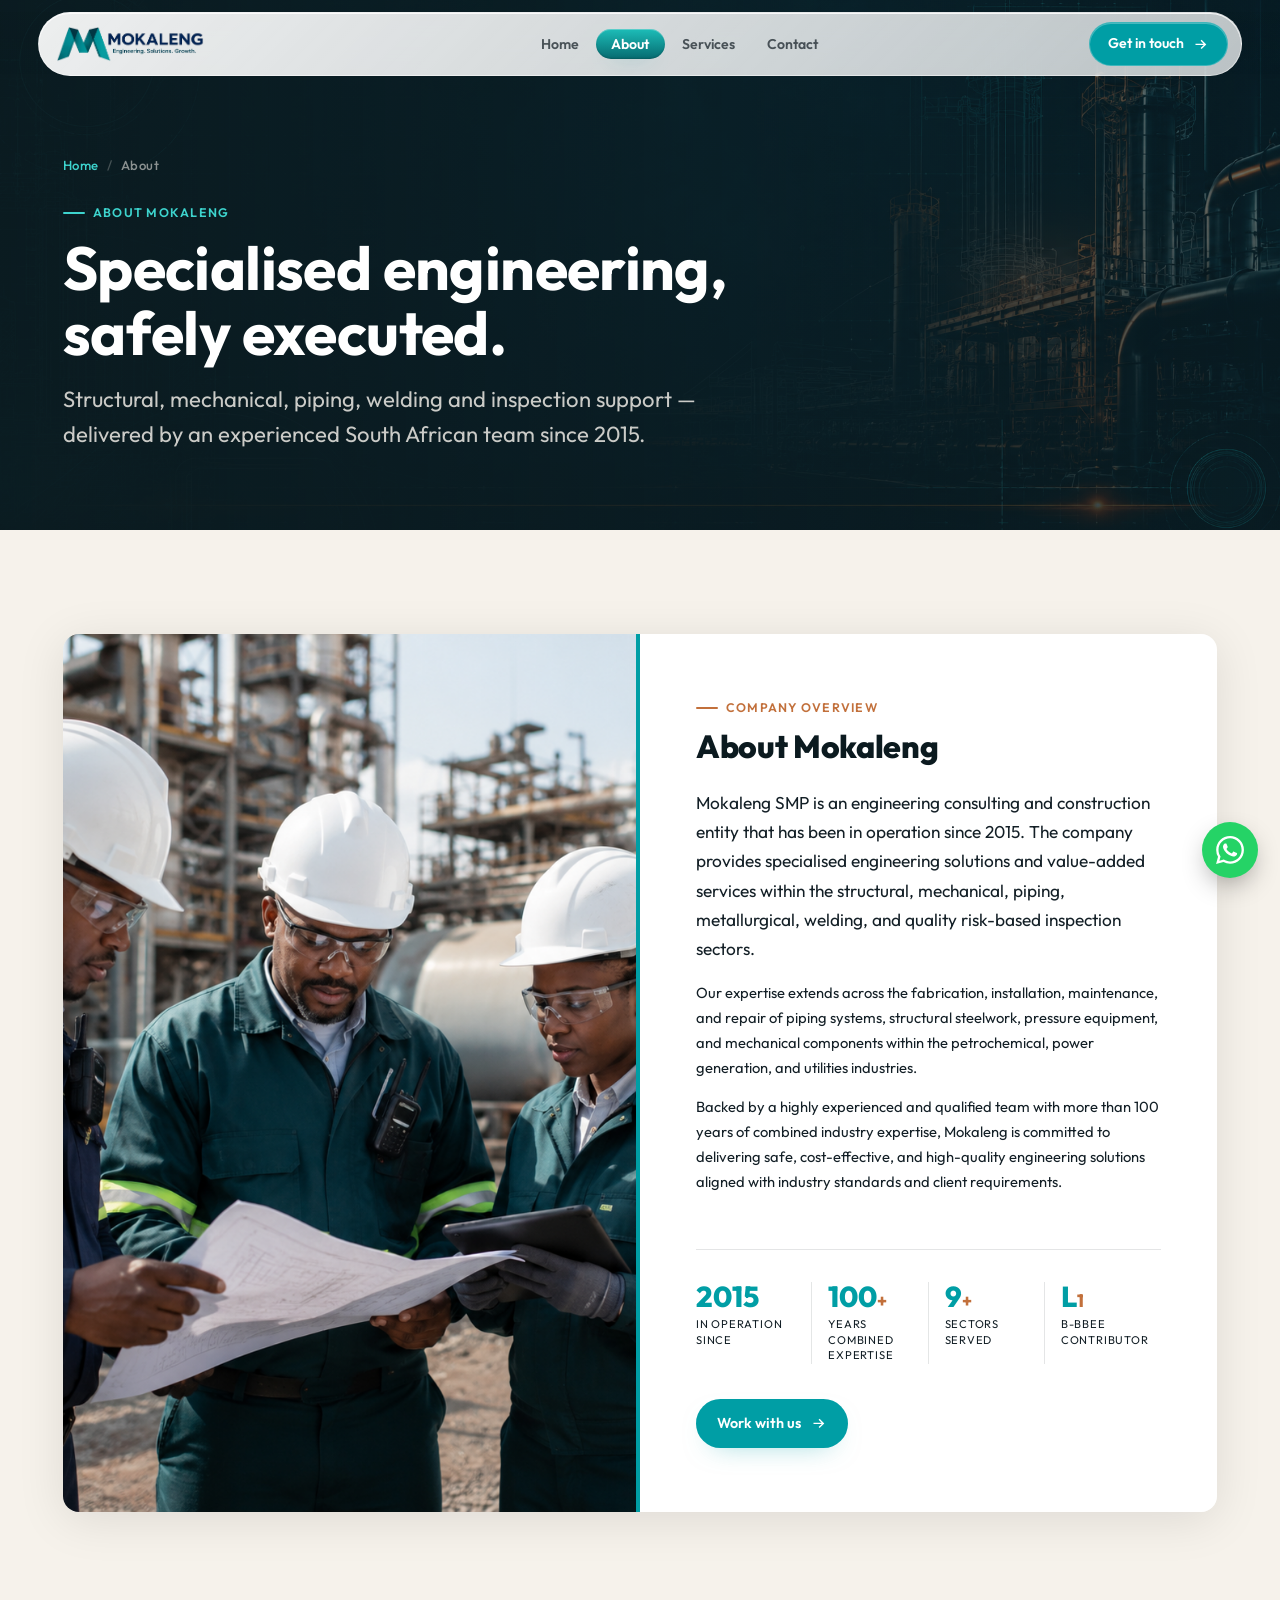
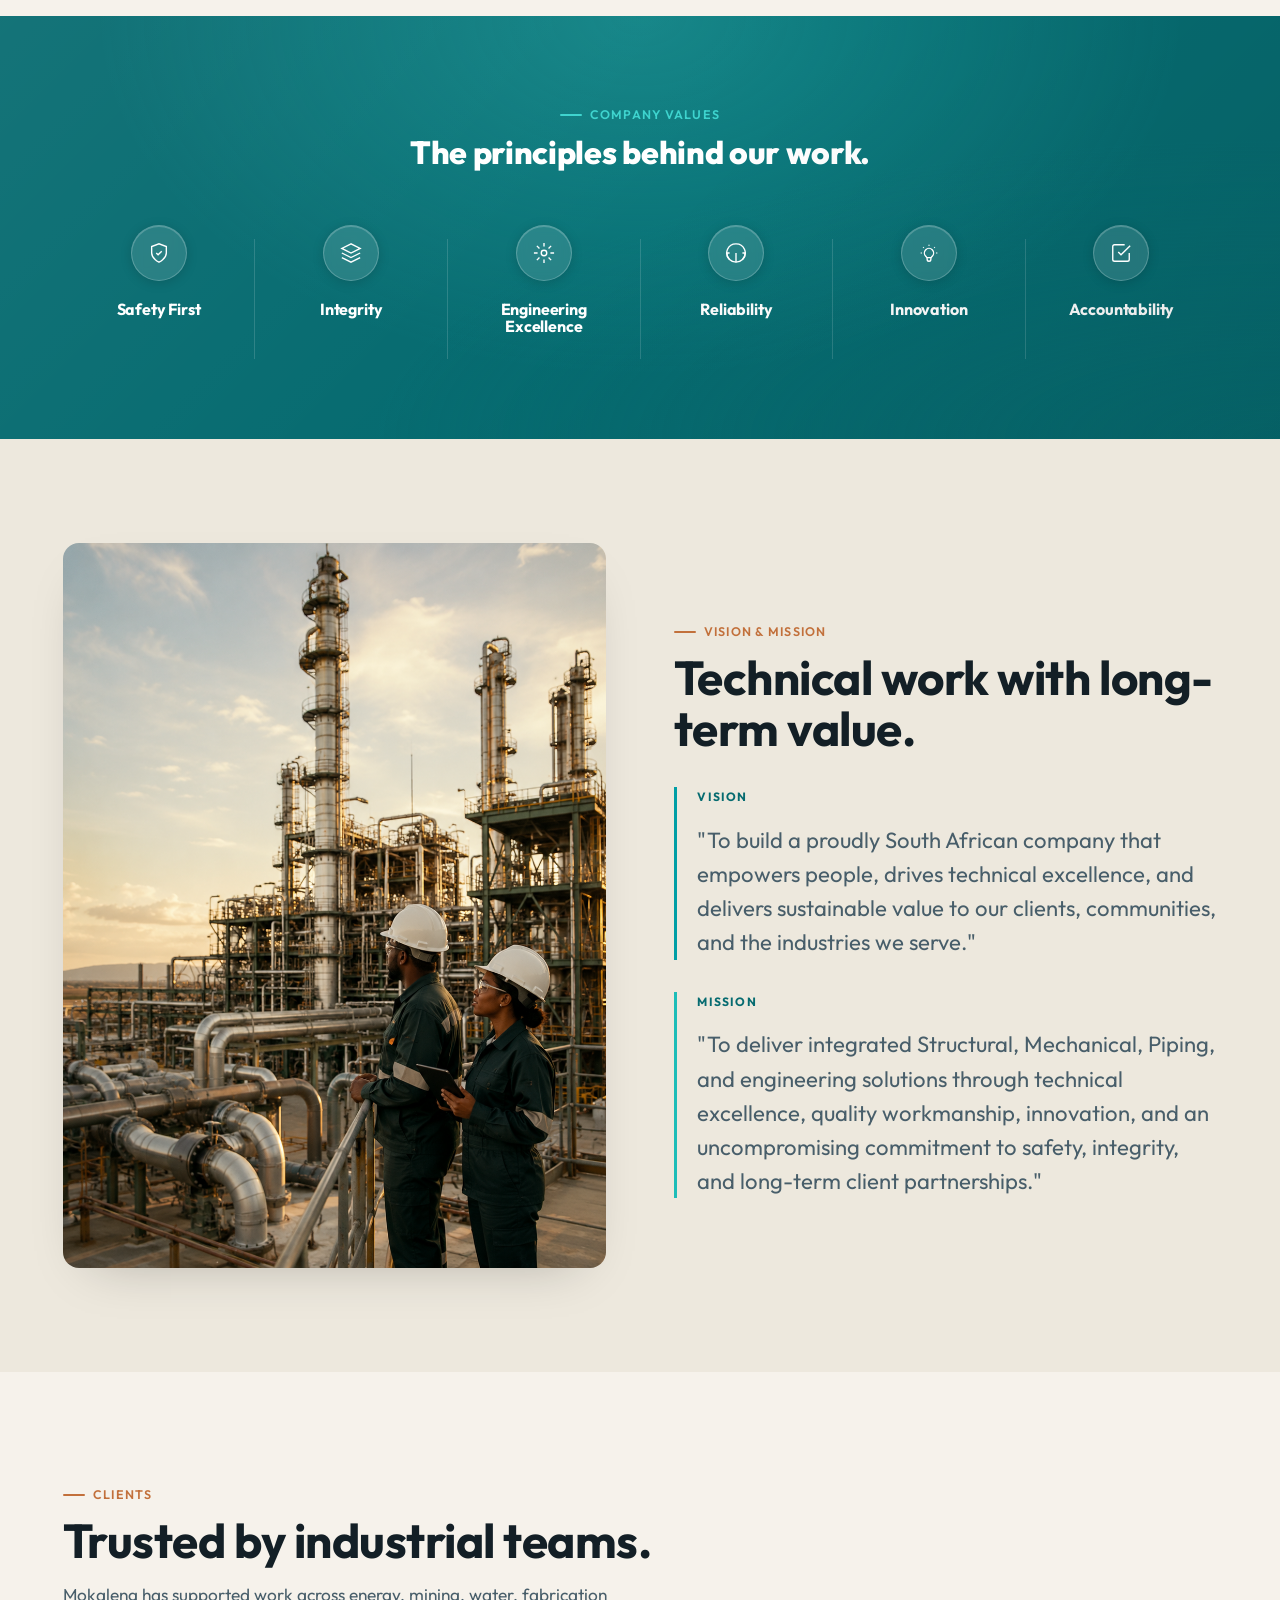
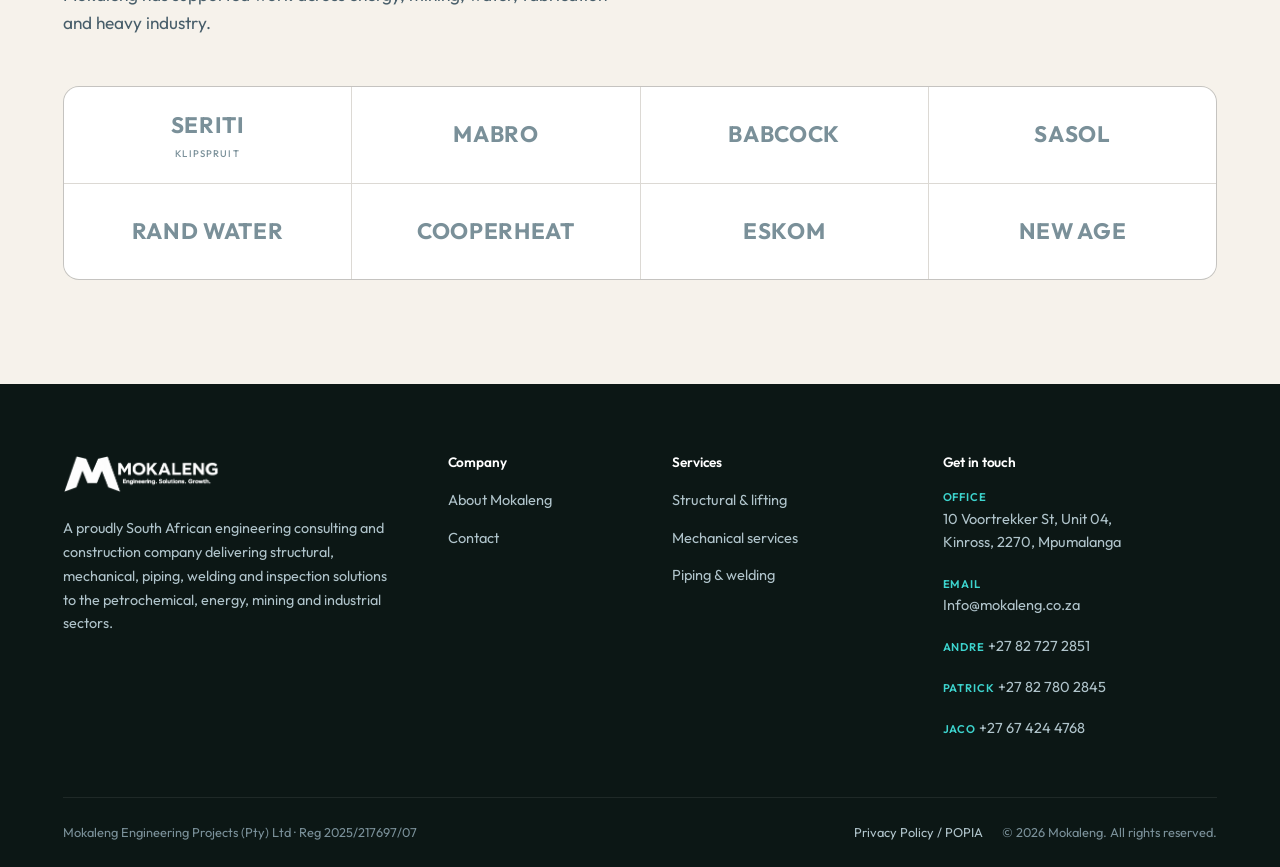
==== commit d8923e4a: "progress so far" ====
--- a/about.html
+++ b/about.html
@@ -17,7 +17,7 @@
 <header class="header" data-solid="true">
   <div class="container header__inner">
     <a href="index.html" class="brand" aria-label="Mokaleng home">
-      <img class="brand__logo" src="assets/img/logo.png" alt="Mokaleng — Engineering. Solutions. Growth." />
+      <img class="brand__logo" src="assets/img/logo-landscape.png" alt="Mokaleng — Engineering. Solutions. Growth." />
     </a>
 
     <nav class="nav" aria-label="Primary">
@@ -58,7 +58,7 @@
 
 <!-- ── Page hero ─────────────────────────────────────────────────────────── -->
 <section class="page-hero">
-  <div class="page-hero__media"><img src="assets/img/page-about.svg" alt="" aria-hidden="true" /></div>
+  <div class="page-hero__media"><img src="assets/img/about-us-banner.png" alt="" aria-hidden="true" /></div>
   <div class="page-hero__grid" aria-hidden="true"></div>
   <div class="container page-hero__inner">
     <nav class="crumbs" aria-label="Breadcrumb">
@@ -71,39 +71,127 @@
 </section>
 
 <!-- ── Overview ──────────────────────────────────────────────────────────── -->
-<section class="section">
-  <div class="container split">
-    <div class="reveal">
-      <p class="eyebrow">Company overview</p>
-      <h2 class="heading__title">A trusted South African engineering partner.</h2>
-      <p class="lead mt-1">Mokaleng SMP has been delivering engineering solutions since 2015, with a team carrying over 100 years of combined industry experience.</p>
-      <p class="muted mt-1">We support fabrication, installation, maintenance and repair work across process plants, mines, utilities and industrial facilities nationwide.</p>
-    </div>
-    <div class="split__media reveal" data-delay="1">
-      <img src="assets/img/about-us.png" alt="Mokaleng engineer reviewing work on site" />
-    </div>
-  </div>
-</section>
-
-<!-- ── Stats ─────────────────────────────────────────────────────────────── -->
-<section class="stats">
-  <div class="container">
-    <div class="stats__row">
-      <div class="stat reveal">
-        <div class="stat__num">2015</div>
-        <p class="stat__label">In operation since</p>
-      </div>
-      <div class="stat reveal" data-delay="1">
-        <div class="stat__num">100<span class="unit">+</span></div>
-        <p class="stat__label">Years combined expertise</p>
-      </div>
-      <div class="stat reveal" data-delay="2">
-        <div class="stat__num">9<span class="unit">+</span></div>
-        <p class="stat__label">Sectors served</p>
-      </div>
-      <div class="stat reveal" data-delay="3">
-        <div class="stat__num">Level <span class="unit">1</span></div>
-        <p class="stat__label">B-BBEE contributor</p>
+<section class="section about-feature-wrap">
+  <div class="container">
+  <div class="about-feature">
+  <div class="about-feature__media reveal">
+    <img src="assets/img/about-us.png" alt="Mokaleng engineers reviewing plans on site" />
+    <div class="about-feature__media-bar"></div>
+  </div>
+  <div class="about-feature__body reveal" data-delay="1">
+    <p class="eyebrow about-feature__eyebrow">Company overview</p>
+    <h2 class="about-feature__title">About Mokaleng</h2>
+    <p class="about-feature__lead">Mokaleng SMP is an engineering consulting and construction entity that has been in operation since 2015. The company provides specialised engineering solutions and value-added services within the structural, mechanical, piping, metallurgical, welding, and quality risk-based inspection sectors.</p>
+    <p class="about-feature__text">Our expertise extends across the fabrication, installation, maintenance, and repair of piping systems, structural steelwork, pressure equipment, and mechanical components within the petrochemical, power generation, and utilities industries.</p>
+    <p class="about-feature__text">Backed by a highly experienced and qualified team with more than 100 years of combined industry expertise, Mokaleng is committed to delivering safe, cost-effective, and high-quality engineering solutions aligned with industry standards and client requirements.</p>
+    <div class="about-feature__stats">
+      <div>
+        <strong>2015</strong>
+        <span>In operation since</span>
+      </div>
+      <div>
+        <strong>100<em>+</em></strong>
+        <span>Years combined expertise</span>
+      </div>
+      <div>
+        <strong>9<em>+</em></strong>
+        <span>Sectors served</span>
+      </div>
+      <div>
+        <strong>L<em>1</em></strong>
+        <span>B-BBEE contributor</span>
+      </div>
+    </div>
+    <a class="btn btn--primary about-feature__cta" href="contact.html#enquiry">
+      Work with us
+      <svg viewBox="0 0 24 24" fill="none" stroke="currentColor" stroke-width="2"><path d="M5 12h14M13 6l6 6-6 6"/></svg>
+    </a>
+  </div>
+  </div>
+  </div>
+</section>
+
+<!-- ── Stats strip ───────────────────────────────────────────────────────── -->
+<!-- <section class="about-stats-strip">
+  <div class="container">
+    <div class="about-stats-strip__row">
+      <div class="about-stats-strip__item reveal">
+        <span class="about-stats-strip__num">6<em>+</em></span>
+        <span class="about-stats-strip__label">Engineering disciplines</span>
+      </div>
+      <div class="about-stats-strip__divider"></div>
+      <div class="about-stats-strip__item reveal" data-delay="1">
+        <span class="about-stats-strip__num">4</span>
+        <span class="about-stats-strip__label">ISO management standards</span>
+      </div>
+      <div class="about-stats-strip__divider"></div>
+      <div class="about-stats-strip__item reveal" data-delay="2">
+        <span class="about-stats-strip__num">24<em>/7</em></span>
+        <span class="about-stats-strip__label">Shutdown &amp; emergency support</span>
+      </div>
+      <div class="about-stats-strip__divider"></div>
+      <div class="about-stats-strip__item reveal" data-delay="3">
+        <span class="about-stats-strip__num">SA<em>wide</em></span>
+        <span class="about-stats-strip__label">Nationwide project coverage</span>
+      </div>
+    </div>
+  </div>
+</section> -->
+
+<!-- ── Values ────────────────────────────────────────────────────────────── -->
+<section class="principles-strip">
+  <div class="container">
+    <div class="principles-strip__head reveal">
+      <p class="eyebrow on-dark">Company values</p>
+      <h2 class="principles-strip__title">The principles behind our work.</h2>
+    </div>
+    <div class="principles-strip__row">
+      <div class="principle reveal" data-delay="1">
+        <div class="principle__icon">
+          <svg viewBox="0 0 24 24" fill="none" stroke="currentColor" stroke-width="1.5"><path d="M12 22s8-4 8-10V5l-8-3-8 3v7c0 6 8 10 8 10z"/><path d="M9 12l2 2 4-4"/></svg>
+        </div>
+        <h3 class="principle__title">Safety First</h3>
+        <!-- <p class="principle__text">Every decision starts with the safety of our people, our clients and the plant.</p> -->
+      </div>
+      <div class="principle__divider"></div>
+      <div class="principle reveal" data-delay="2">
+        <div class="principle__icon">
+          <svg viewBox="0 0 24 24" fill="none" stroke="currentColor" stroke-width="1.5"><path d="M12 2L2 7l10 5 10-5-10-5z"/><path d="M2 17l10 5 10-5"/><path d="M2 12l10 5 10-5"/></svg>
+        </div>
+        <h3 class="principle__title">Integrity</h3>
+        <!-- <p class="principle__text">Honest, accountable conduct on every site and in every commitment we make.</p> -->
+      </div>
+      <div class="principle__divider"></div>
+      <div class="principle reveal" data-delay="3">
+        <div class="principle__icon">
+          <svg viewBox="0 0 24 24" fill="none" stroke="currentColor" stroke-width="1.5"><circle cx="12" cy="12" r="3"/><path d="M12 1v4M12 19v4M4.22 4.22l2.83 2.83M16.95 16.95l2.83 2.83M1 12h4M19 12h4M4.22 19.78l2.83-2.83M16.95 7.05l2.83-2.83"/></svg>
+        </div>
+        <h3 class="principle__title">Engineering Excellence</h3>
+        <!-- <p class="principle__text">Technical rigour and quality workmanship from concept to close-out.</p> -->
+      </div>
+      <div class="principle__divider"></div>
+      <div class="principle reveal" data-delay="1">
+        <div class="principle__icon">
+          <svg viewBox="0 0 24 24" fill="none" stroke="currentColor" stroke-width="1.5"><path d="M12 22V12"/><path d="M5 12H2a10 10 0 0020 0h-3"/><path d="M12 2a10 10 0 00-7.4 16.8"/><path d="M12 2a10 10 0 017.4 16.8"/></svg>
+        </div>
+        <h3 class="principle__title">Reliability</h3>
+        <!-- <p class="principle__text">Dependable delivery against demanding operational schedules.</p> -->
+      </div>
+      <div class="principle__divider"></div>
+      <div class="principle reveal" data-delay="2">
+        <div class="principle__icon">
+          <svg viewBox="0 0 24 24" fill="none" stroke="currentColor" stroke-width="1.5"><path d="M9.663 17h4.673M12 3v1m6.364 1.636l-.707.707M21 12h-1M4 12H3m3.343-5.657l-.707-.707m2.828 9.9a5 5 0 117.072 0l-.548.547A3.374 3.374 0 0014 18.469V19a2 2 0 11-4 0v-.531c0-.895-.356-1.754-.988-2.386l-.548-.547z"/></svg>
+        </div>
+        <h3 class="principle__title">Innovation</h3>
+        <!-- <p class="principle__text">Practical, value-driven solutions to complex engineering problems.</p> -->
+      </div>
+      <div class="principle__divider"></div>
+      <div class="principle reveal" data-delay="3">
+        <div class="principle__icon">
+          <svg viewBox="0 0 24 24" fill="none" stroke="currentColor" stroke-width="1.5"><path d="M9 11l3 3L22 4"/><path d="M21 12v7a2 2 0 01-2 2H5a2 2 0 01-2-2V5a2 2 0 012-2h11"/></svg>
+        </div>
+        <h3 class="principle__title">Accountability</h3>
+        <!-- <p class="principle__text">We take ownership of outcomes, not just activities.</p>  -->
       </div>
     </div>
   </div>
@@ -113,7 +201,7 @@
 <section class="section section--bone">
   <div class="container split split--reverse">
     <div class="split__media reveal">
-      <img src="assets/img/vision-plant.svg" alt="Process column at a petrochemical plant" style="aspect-ratio:3/4" />
+      <img src="assets/img/vision-mission.png" alt="Process column at a petrochemical plant" style="aspect-ratio:3/4" />
     </div>
     <div class="reveal" data-delay="1">
       <p class="eyebrow">Vision &amp; Mission</p>
@@ -121,52 +209,18 @@
 
       <div class="mt-2" style="border-left:3px solid var(--teal);padding-left:1.3rem">
         <p style="font-size:0.75rem;font-weight:700;letter-spacing:0.1em;text-transform:uppercase;color:var(--teal-dark)">Vision</p>
-        <p class="lead mt-1" style="font-size:var(--step-1)">To build a proudly South African company known for technical excellence, empowered people and sustainable value.</p>
+        <p class="lead mt-1" style="font-size:var(--step-1)">"To build a proudly South African company that empowers people, drives technical excellence, and delivers sustainable value to our clients, communities, and the industries we serve."</p>
       </div>
 
       <div class="mt-2" style="border-left:3px solid var(--teal-mid);padding-left:1.3rem">
         <p style="font-size:0.75rem;font-weight:700;letter-spacing:0.1em;text-transform:uppercase;color:var(--teal-dark)">Mission</p>
-        <p class="lead mt-1" style="font-size:var(--step-1)">To deliver integrated SMP solutions through quality workmanship, safety, integrity and lasting client relationships.</p>
-      </div>
-    </div>
-  </div>
-</section>
-
-<!-- ── Values ────────────────────────────────────────────────────────────── -->
-<section class="section section--tight" style="background:var(--white);border-block:1px solid var(--line)">
-  <div class="container">
-    <div class="heading reveal">
-      <p class="eyebrow">Company values</p>
-      <h2 class="heading__title">The principles behind our work.</h2>
-    </div>
-    <div class="grid cols-3 mt-3">
-      <div class="value-card reveal" data-delay="1">
-        <h3 class="value-card__title">Safety First</h3>
-        <p class="value-card__text">Every decision starts with the safety of our people, our clients and the plant.</p>
-      </div>
-      <div class="value-card reveal" data-delay="2">
-        <h3 class="value-card__title">Integrity</h3>
-        <p class="value-card__text">Honest, accountable conduct on every site and in every commitment we make.</p>
-      </div>
-      <div class="value-card reveal" data-delay="3">
-        <h3 class="value-card__title">Engineering Excellence</h3>
-        <p class="value-card__text">Technical rigour and quality workmanship from concept to close-out.</p>
-      </div>
-      <div class="value-card reveal">
-        <h3 class="value-card__title">Reliability</h3>
-        <p class="value-card__text">Dependable delivery against demanding operational schedules.</p>
-      </div>
-      <div class="value-card reveal" data-delay="1">
-        <h3 class="value-card__title">Innovation</h3>
-        <p class="value-card__text">Practical, value-driven solutions to complex engineering problems.</p>
-      </div>
-      <div class="value-card reveal" data-delay="2">
-        <h3 class="value-card__title">Accountability</h3>
-        <p class="value-card__text">We take ownership of outcomes, not just activities.</p>
-      </div>
-    </div>
-  </div>
-</section>
+        <p class="lead mt-1" style="font-size:var(--step-1)">"To deliver integrated Structural, Mechanical, Piping, and engineering solutions through technical excellence, quality workmanship, innovation, and an uncompromising commitment to safety, integrity, and long-term client partnerships."</p>
+      </div>
+    </div>
+  </div>
+</section>
+
+
 
 <!-- ── Clients ────────────────────────────────────────────────────────────── -->
 <section class="section">
@@ -190,7 +244,7 @@
 </section>
 
 <!-- ── CTA ───────────────────────────────────────────────────────────────── -->
-<section class="cta">
+<!-- <section class="cta">
   <div class="cta__bg"><img src="assets/img/cta-bg.svg" alt="" aria-hidden="true" /></div>
   <div class="container section">
     <div class="cta__inner reveal">
@@ -205,7 +259,7 @@
       </div>
     </div>
   </div>
-</section>
+</section> -->
 
 </main>
 
@@ -214,7 +268,7 @@
     <div class="footer__top">
       <div class="footer__brand">
         <a href="index.html" class="brand" aria-label="Mokaleng home">
-          <img class="brand__logo" src="assets/img/logo.png" alt="Mokaleng" />
+          <img class="brand__logo" src="assets/img/logo-landscape.png" alt="Mokaleng" />
         </a>
         <p class="footer__desc">A proudly South African engineering consulting and construction company delivering structural, mechanical, piping, welding and inspection solutions to the petrochemical, energy, mining and industrial sectors.</p>
       </div>
--- a/assets/css/style.css
+++ b/assets/css/style.css
@@ -321,21 +321,61 @@
   position: sticky;
   top: 0;
   z-index: 100;
-  background: rgba(11, 26, 31, 0.75);
-  backdrop-filter: blur(20px);
-  -webkit-backdrop-filter: blur(20px);
-  border-bottom: 1px solid rgba(255,255,255,0.06);
-  transition: background var(--speed) var(--ease), box-shadow var(--speed) var(--ease);
+  background: transparent;
+  border-bottom: 1px solid transparent;
+  backdrop-filter: none;
+  -webkit-backdrop-filter: none;
+  box-shadow: none;
+  transition: background 0.45s ease, box-shadow 0.45s ease, border-color 0.45s ease, backdrop-filter 0.45s ease;
+}
+/* Soft top scrim so the floating controls stay readable over image heroes. */
+.header::before {
+  content: "";
+  position: absolute;
+  inset: 0;
+  background: linear-gradient(180deg, rgba(8,21,25,0.2), rgba(8,21,25,0));
+  pointer-events: none;
+  opacity: 1;
+  transition: opacity 0.45s ease;
 }
 .header.is-solid {
-  background: rgba(11, 26, 31, 0.96);
-  box-shadow: 0 1px 0 rgba(255,255,255,0.06), 0 8px 28px rgba(0,0,0,0.22);
-}
+  background: transparent;
+  border-bottom-color: transparent;
+  box-shadow: none;
+}
+.header.is-solid::before { opacity: 0.35; }
 .header__inner {
-  display: flex;
-  align-items: center;
-  gap: 1.5rem;
-  height: 72px;
+  position: relative;
+  z-index: 1;
+  width: min(calc(100% - clamp(1rem, 6vw, 5rem)), calc(var(--maxw) - 2rem));
+  max-width: calc(var(--maxw) - 2rem);
+  display: flex;
+  align-items: center;
+  gap: clamp(1rem, 2vw, 1.75rem);
+  height: 70px;
+  margin: 12px auto 0;
+  padding: 0.5rem clamp(0.55rem, 1vw, 0.9rem);
+  border: 1px solid rgba(255,255,255,0.46);
+  border-radius: 999px;
+  background:
+    linear-gradient(135deg, rgba(255,255,255,0.74), rgba(255,255,255,0.34)),
+    rgba(255,255,255,0.28);
+  backdrop-filter: blur(24px) saturate(1.55);
+  -webkit-backdrop-filter: blur(24px) saturate(1.55);
+  box-shadow:
+    inset 0 1px 0 rgba(255,255,255,0.78),
+    inset 0 -1px 0 rgba(8,21,25,0.08),
+    0 22px 54px -36px rgba(0,0,0,0.78);
+  transition: height 0.4s cubic-bezier(0.4,0,0.2,1), background 0.4s ease, box-shadow 0.4s ease;
+}
+.header.is-solid .header__inner {
+  height: 64px;
+  background:
+    linear-gradient(135deg, rgba(255,255,255,0.88), rgba(255,255,255,0.54)),
+    rgba(255,255,255,0.42);
+  box-shadow:
+    inset 0 1px 0 rgba(255,255,255,0.86),
+    0 20px 46px -34px rgba(0,0,0,0.68);
 }
 
 /* Brand / Logo */
@@ -343,60 +383,89 @@
   display: inline-flex;
   align-items: center;
   flex: none;
+  min-width: 218px;
+  padding-inline: 0.25rem 0.7rem;
+  border-radius: 999px;
 }
 .brand__logo {
   height: 32px;
   width: auto;
   display: block;
-  /* logo has dark text — invert to white on dark header/footer */
-  filter: brightness(0) invert(1);
-  transition: filter var(--speed) var(--ease);
-}
-
+  filter: none;
+  transition: height 0.4s cubic-bezier(0.4,0,0.2,1), transform var(--speed) var(--ease);
+}
+.header .brand__logo {
+  height: 42px;
+  max-width: 210px;
+  object-fit: contain;
+}
+.header.is-solid .brand__logo {
+  height: 36px;
+}
+.brand:hover .brand__logo { transform: translateY(-1px); }
 /* Nav */
 .nav {
   display: flex;
   align-items: center;
   margin-inline: auto;
-  gap: 0.1rem;
+  gap: 0.12rem;
   padding: 0.28rem;
-  border: 1px solid rgba(255,255,255,0.1);
   border-radius: 999px;
-  background: rgba(255,255,255,0.05);
+  border: 1px solid transparent;
+  background: transparent;
+  box-shadow: none;
 }
 .nav__link {
   position: relative;
-  padding: 0.45rem 0.9rem;
+  padding: 0.48rem 0.95rem;
   border-radius: 999px;
-  font-size: 0.9rem;
-  font-weight: 500;
-  color: rgba(255,255,255,0.72);
-  transition: color var(--speed) var(--ease), background var(--speed) var(--ease);
-}
-.nav__link:hover { color: var(--white); background: rgba(255,255,255,0.08); }
+  font-size: 0.88rem;
+  font-weight: 600;
+  line-height: 1;
+  color: rgba(19,31,38,0.72);
+  text-shadow: none;
+  transition: color 0.25s var(--ease), background 0.25s var(--ease), box-shadow 0.25s var(--ease);
+}
+.nav__link:hover {
+  color: var(--teal-dark);
+  background: rgba(0,158,165,0.1);
+  box-shadow: inset 0 1px 0 rgba(255,255,255,0.4);
+}
 .nav__link[aria-current="page"] {
   color: var(--white);
-  background: rgba(0,158,165,0.25);
-}
-
+  background: linear-gradient(180deg, var(--teal-mid) 0%, var(--teal-dark) 100%);
+  box-shadow:
+    inset 0 1px 0 rgba(255,255,255,0.28),
+    inset 0 -1px 2px rgba(0,0,0,0.15),
+    0 10px 20px -14px rgba(0,158,165,0.85);
+}
 .header__cta { display: flex; align-items: center; gap: 0.6rem; flex: none; }
-.header__cta .btn { padding: 0.6rem 1.05rem; font-size: 0.88rem; }
+.header__cta .btn {
+  min-height: 42px;
+  padding: 0.58rem 1.1rem;
+  font-size: 0.88rem;
+  border-color: rgba(255,255,255,0.24);
+  box-shadow:
+    inset 0 1px 0 rgba(255,255,255,0.28),
+    0 18px 40px -24px rgba(0,158,165,0.95);
+}
 
 /* Burger */
 .burger {
   display: none;
   width: 44px; height: 44px;
-  border: 1px solid rgba(255,255,255,0.2) !important;
-  border-radius: var(--radius-sm) !important;
-  background: rgba(255,255,255,0.05) !important;
+  border: 1px solid rgba(10,26,31,0.12) !important;
+  border-radius: 999px !important;
+  background: rgba(255,255,255,0.72) !important;
   position: relative;
   flex: none;
+  box-shadow: inset 0 1px 0 rgba(255,255,255,0.8);
 }
 .burger span {
   position: absolute;
   left: 11px; right: 11px;
   height: 1.5px;
-  background: var(--white);
+  background: var(--teal-deep);
   border-radius: 2px;
   transition: transform 0.4s var(--ease), opacity 0.3s;
 }
@@ -470,8 +539,8 @@
 .hero {
   position: relative;
   min-height: 100vh;
-  margin-top: -72px;
-  padding-top: 72px;
+  margin-top: -82px;
+  padding-top: 82px;
   display: flex;
   align-items: center;
   overflow: hidden;
@@ -492,16 +561,20 @@
   width: 100%;
   height: 100%;
   object-fit: cover;
-  opacity: 0.52;
-  filter: saturate(0.7) contrast(1.05);
+  opacity: 0.88;
+  filter: saturate(1.05) contrast(1.05);
 }
 .hero__media::after {
   content: "";
   position: absolute;
   inset: 0;
-  background:
-    linear-gradient(90deg, rgba(11,26,31,0.94) 0%, rgba(11,26,31,0.7) 50%, rgba(11,26,31,0.35) 100%),
-    linear-gradient(180deg, rgba(11,26,31,0.55) 0%, rgba(11,26,31,0.2) 45%, rgba(11,26,31,0.82) 100%);
+  background: linear-gradient(
+    to right,
+    rgba(11,26,31,1.0) 0%,
+    rgba(11,26,31,0.95) 25%,
+    rgba(11,26,31,0.5) 55%,
+    rgba(11,26,31,0.0) 100%
+  );
 }
 
 /* Grid overlay — off */
@@ -518,8 +591,8 @@
   padding-bottom: clamp(3rem, 5vw, 5rem);
 }
 
-.hero__eyebrow { color: var(--copper); margin-bottom: 1.2rem; }
-.hero__eyebrow::before { background: var(--copper); }
+.hero__eyebrow { color: var(--teal-light); margin-bottom: 1.2rem; }
+.hero__eyebrow::before { background: var(--teal-light); }
 
 .hero__title {
   font-size: clamp(2.6rem, 1.8rem + 3.5vw, 5.2rem);
@@ -547,25 +620,30 @@
 
 .hero__meta {
   display: flex;
+  align-items: center;
   flex-wrap: wrap;
-  gap: 0 1.5rem;
+  gap: 0.6rem 1rem;
   margin-top: 1.8rem;
   padding-top: 1.4rem;
-  border-top: 1px solid rgba(194,112,59,0.25);
-}
-.hero__meta span {
-  font-size: 0.78rem;
-  font-weight: 600;
-  letter-spacing: 0.06em;
-  text-transform: uppercase;
-  color: rgba(255,255,255,0.45);
-  position: relative;
-}
-.hero__meta span + span::before {
-  content: "·";
-  margin-right: 1.5rem;
-  color: var(--copper);
-  opacity: 0.7;
+  border-top: 1px solid rgba(255,255,255,0.12);
+}
+.hero__meta-item {
+  display: flex;
+  align-items: center;
+  gap: 0.5rem;
+  color: rgba(255,255,255,0.6);
+  font-size: 0.82rem;
+  font-weight: 500;
+}
+.hero__meta-item svg {
+  width: 16px;
+  height: 16px;
+  flex: none;
+  stroke: var(--teal-light);
+}
+.hero__meta-dot {
+  color: rgba(255,255,255,0.25);
+  font-size: 1rem;
 }
 
 /* Hero stats panel (right side) */
@@ -618,6 +696,106 @@
   color: rgba(255,255,255,0.72);
   font-size: 0.85rem;
   font-weight: 500;
+}
+
+/* ── About feature (immersive split) ────────────────────────────────────── */
+.about-feature-wrap { background: var(--bone); }
+.about-feature {
+  display: grid;
+  grid-template-columns: 1fr 1fr;
+  min-height: 580px;
+  border-radius: 16px;
+  overflow: hidden;
+  box-shadow: 0 8px 48px rgba(0,0,0,0.1);
+}
+.about-feature__media {
+  position: relative;
+  overflow: hidden;
+}
+.about-feature__media img {
+  width: 100%;
+  height: 100%;
+  object-fit: cover;
+  display: block;
+}
+.about-feature__media-bar {
+  position: absolute;
+  right: 0; top: 0; bottom: 0;
+  width: 4px;
+  background: var(--teal);
+}
+.about-feature__body {
+  background: var(--white);
+  padding: 4rem 3.5rem;
+  display: flex;
+  flex-direction: column;
+  justify-content: center;
+}
+.about-feature__eyebrow { color: var(--copper) !important; }
+.about-feature__eyebrow::before { background: var(--copper) !important; }
+.about-feature__title {
+  color: var(--navy);
+  font-size: clamp(1.8rem, 2.5vw, 2.6rem);
+  font-weight: 800;
+  line-height: 1.15;
+  margin: 0.6rem 0 1.4rem;
+}
+.about-feature__lead {
+  color: var(--ink);
+  font-size: var(--step-0);
+  line-height: 1.7;
+  margin-bottom: 1rem;
+}
+.about-feature__text {
+  color: var(--muted);
+  font-size: 0.92rem;
+  line-height: 1.7;
+  margin-bottom: 0.9rem;
+}
+.about-feature__stats {
+  display: grid;
+  grid-template-columns: repeat(4, 1fr);
+  gap: 0;
+  margin-top: 2.5rem;
+  padding-top: 2rem;
+  border-top: 1px solid var(--line);
+}
+.about-feature__stats div {
+  padding-right: 1rem;
+  border-right: 1px solid var(--line);
+}
+.about-feature__stats div:last-child { border-right: none; padding-right: 0; }
+.about-feature__stats div:not(:first-child) { padding-left: 1rem; }
+.about-feature__stats strong {
+  display: block;
+  font-size: 1.8rem;
+  font-weight: 800;
+  color: var(--teal);
+  line-height: 1;
+}
+.about-feature__stats strong em {
+  font-style: normal;
+  font-size: 1.1rem;
+  color: var(--copper);
+}
+.about-feature__stats span {
+  display: block;
+  font-size: 0.7rem;
+  text-transform: uppercase;
+  letter-spacing: 0.07em;
+  color: var(--muted);
+  margin-top: 0.4rem;
+  line-height: 1.4;
+}
+.about-feature__cta { margin-top: 2.2rem; align-self: flex-start; }
+
+@media (max-width: 900px) {
+  .about-feature { grid-template-columns: 1fr; }
+  .about-feature__media { min-height: 300px; }
+  .about-feature__body { padding: 2.5rem 2rem; }
+  .about-feature__stats { grid-template-columns: repeat(2, 1fr); gap: 1.5rem 0; }
+  .about-feature__stats div { border-right: none; padding: 0; }
+  .about-feature__stats div:not(:first-child) { padding-left: 0; }
 }
 
 /* ── Landing page sections ───────────────────────────────────────────────── */
@@ -869,7 +1047,7 @@
   position: relative;
   background: var(--navy);
   color: var(--bone);
-  margin-top: -72px;
+  margin-top: -82px;
   padding-top: clamp(8rem, 6rem + 5vw, 10.5rem);
   padding-bottom: clamp(3.5rem, 2.5rem + 3vw, 5.5rem);
   overflow: hidden;
@@ -879,16 +1057,16 @@
 .page-hero__media img {
   width: 100%; height: 100%;
   object-fit: cover;
-  opacity: 0.35;
-  filter: saturate(0.55);
+  opacity: 0.82;
+  filter: saturate(0.9);
 }
 .page-hero__media::after {
   content: "";
   position: absolute;
   inset: 0;
   background:
-    linear-gradient(180deg, rgba(11,26,31,0.88), rgba(11,26,31,0.78)),
-    linear-gradient(90deg, rgba(11,26,31,0.9), rgba(11,26,31,0.35));
+    linear-gradient(90deg, rgba(11,26,31,0.85) 0%, rgba(11,26,31,0.5) 50%, rgba(11,26,31,0.15) 100%),
+    linear-gradient(180deg, rgba(11,26,31,0.3) 0%, rgba(11,26,31,0.6) 100%);
 }
 /* Page hero grid — off */
 .page-hero__grid { display: none; }
@@ -993,7 +1171,152 @@
 .value-card__title { font-size: 1.1rem; color: var(--ink); margin-bottom: 0.5rem; }
 .value-card__text { font-size: 0.92rem; color: var(--ink-soft); line-height: 1.55; }
 
+/* ── Principles strip ────────────────────────────────────────────────────── */
+.principles-strip {
+  background:
+    radial-gradient(ellipse at 50% 0%, rgba(61,212,206,0.25) 0%, transparent 60%),
+    radial-gradient(ellipse at 100% 100%, rgba(6,107,112,0.6) 0%, transparent 50%),
+    var(--teal-dark);
+  padding: 5rem 0;
+  position: relative;
+  overflow: hidden;
+}
+.principles-strip::before {
+  content: "";
+  position: absolute;
+  inset: 0;
+  background: linear-gradient(135deg, rgba(255,255,255,0.06) 0%, transparent 50%, rgba(0,0,0,0.1) 100%);
+  pointer-events: none;
+}
+.principles-strip__head {
+  text-align: center;
+  margin-bottom: 3.5rem;
+}
+.principles-strip__title {
+  color: var(--white);
+  font-size: clamp(1.6rem, 2.5vw, 2.2rem);
+  font-weight: 800;
+  margin-top: 0.6rem;
+}
+.principles-strip__row {
+  display: flex;
+  align-items: flex-start;
+  gap: 0;
+}
+.principle {
+  flex: 1;
+  display: flex;
+  flex-direction: column;
+  align-items: center;
+  text-align: center;
+  padding: 0 1.5rem;
+}
+.principle__icon {
+  width: 56px;
+  height: 56px;
+  border-radius: 50%;
+  background: rgba(255,255,255,0.12);
+  border: 1px solid rgba(255,255,255,0.22);
+  box-shadow: 0 2px 12px rgba(0,0,0,0.15), inset 0 1px 0 rgba(255,255,255,0.2);
+  display: flex;
+  align-items: center;
+  justify-content: center;
+  margin-bottom: 1.2rem;
+  flex: none;
+  backdrop-filter: blur(6px);
+  -webkit-backdrop-filter: blur(6px);
+}
+.principle__icon svg {
+  width: 22px;
+  height: 22px;
+  stroke: var(--white);
+}
+.principle__title {
+  font-size: 1rem;
+  font-weight: 700;
+  color: var(--white);
+  margin-bottom: 0.6rem;
+}
+.principle__text {
+  font-size: 0.83rem;
+  color: rgba(255,255,255,0.6);
+  line-height: 1.6;
+}
+.principle__divider {
+  width: 1px;
+  height: 120px;
+  background: rgba(255,255,255,0.15);
+  flex: none;
+  margin-top: 14px;
+}
+
+@media (max-width: 900px) {
+  .principles-strip__row {
+    display: grid;
+    grid-template-columns: repeat(2, 1fr);
+    gap: 2.5rem 1rem;
+  }
+  .principle__divider { display: none; }
+}
+@media (max-width: 480px) {
+  .principles-strip__row { grid-template-columns: 1fr; }
+}
+
 /* ── Stats strip ─────────────────────────────────────────────────────────── */
+/* ── About stats strip ───────────────────────────────────────────────────── */
+.about-stats-strip {
+  background: var(--teal-deep);
+  padding: 3rem 0;
+  border-top: 1px solid rgba(255,255,255,0.06);
+  border-bottom: 1px solid rgba(255,255,255,0.06);
+}
+.about-stats-strip__row {
+  display: flex;
+  align-items: center;
+  justify-content: space-between;
+  gap: 1rem;
+}
+.about-stats-strip__item {
+  display: flex;
+  flex-direction: column;
+  align-items: center;
+  text-align: center;
+  flex: 1;
+}
+.about-stats-strip__num {
+  font-size: 2.4rem;
+  font-weight: 800;
+  color: var(--white);
+  line-height: 1;
+  letter-spacing: -0.02em;
+}
+.about-stats-strip__num em {
+  font-style: normal;
+  font-size: 1.3rem;
+  color: var(--teal-light);
+  font-weight: 700;
+}
+.about-stats-strip__label {
+  font-size: 0.72rem;
+  text-transform: uppercase;
+  letter-spacing: 0.08em;
+  color: rgba(255,255,255,0.5);
+  margin-top: 0.5rem;
+  line-height: 1.4;
+}
+.about-stats-strip__divider {
+  width: 1px;
+  height: 48px;
+  background: rgba(255,255,255,0.12);
+  flex: none;
+}
+
+@media (max-width: 640px) {
+  .about-stats-strip__row { flex-wrap: wrap; gap: 2rem; }
+  .about-stats-strip__item { flex: 0 0 calc(50% - 0.5rem); }
+  .about-stats-strip__divider { display: none; }
+}
+
 .stats { background: #111F1C; }
 .stats__row {
   display: grid;
@@ -1177,7 +1500,8 @@
 @media (max-width: 880px) { .footer__top { grid-template-columns: 1fr 1fr; } }
 @media (max-width: 520px) { .footer__top { grid-template-columns: 1fr; } }
 
-.footer__brand .brand__logo { height: 38px; }
+.footer__brand .brand { min-width: 0; padding: 0; }
+.footer__brand .brand__logo { height: 38px; filter: brightness(0) invert(1); }
 .footer__desc {
   margin-top: 1rem;
   font-size: 0.9rem;
@@ -1270,13 +1594,47 @@
 }
 
 @media (max-width: 640px) {
+  .header__inner {
+    height: 72px;
+    width: calc(100% - 30px);
+    margin: 12px 15px 0;
+  }
+  .header.is-solid .header__inner {
+    height: 68px;
+  }
+  .brand {
+    min-width: 164px;
+    padding-right: 0;
+  }
+  .header .brand__logo,
+  .header.is-solid .brand__logo {
+    height: 32px;
+    max-width: 164px;
+  }
+  .header__cta {
+    display: none;
+  }
   .hero {
     min-height: 100svh;
+    margin-top: -84px;
+    padding-top: 84px;
     padding-bottom: 3rem;
   }
+  .page-hero {
+    margin-top: -84px;
+    padding-top: clamp(7rem, 5rem + 10vw, 8.5rem);
+  }
   .hero__title {
-    font-size: clamp(2.2rem, 1.6rem + 6.5vw, 3.2rem);
-    max-width: 11ch;
+    font-size: clamp(2rem, 1.45rem + 4.5vw, 2.75rem);
+    line-height: 1.05;
+    max-width: 10.5ch;
+  }
+  .hero__sub {
+    max-width: 30ch;
+    font-size: 1rem;
+  }
+  .hero__actions {
+    gap: 0.6rem;
   }
   .hero__panel { grid-template-columns: 1fr; }
   .landing-metrics { grid-template-columns: 1fr; }
@@ -1287,7 +1645,7 @@
   }
 }
 
-@media (max-width: 440px) {
+@media (max-width: 520px) {
   .hero__actions .btn,
   .cta__actions .btn,
   .flex-actions .btn {
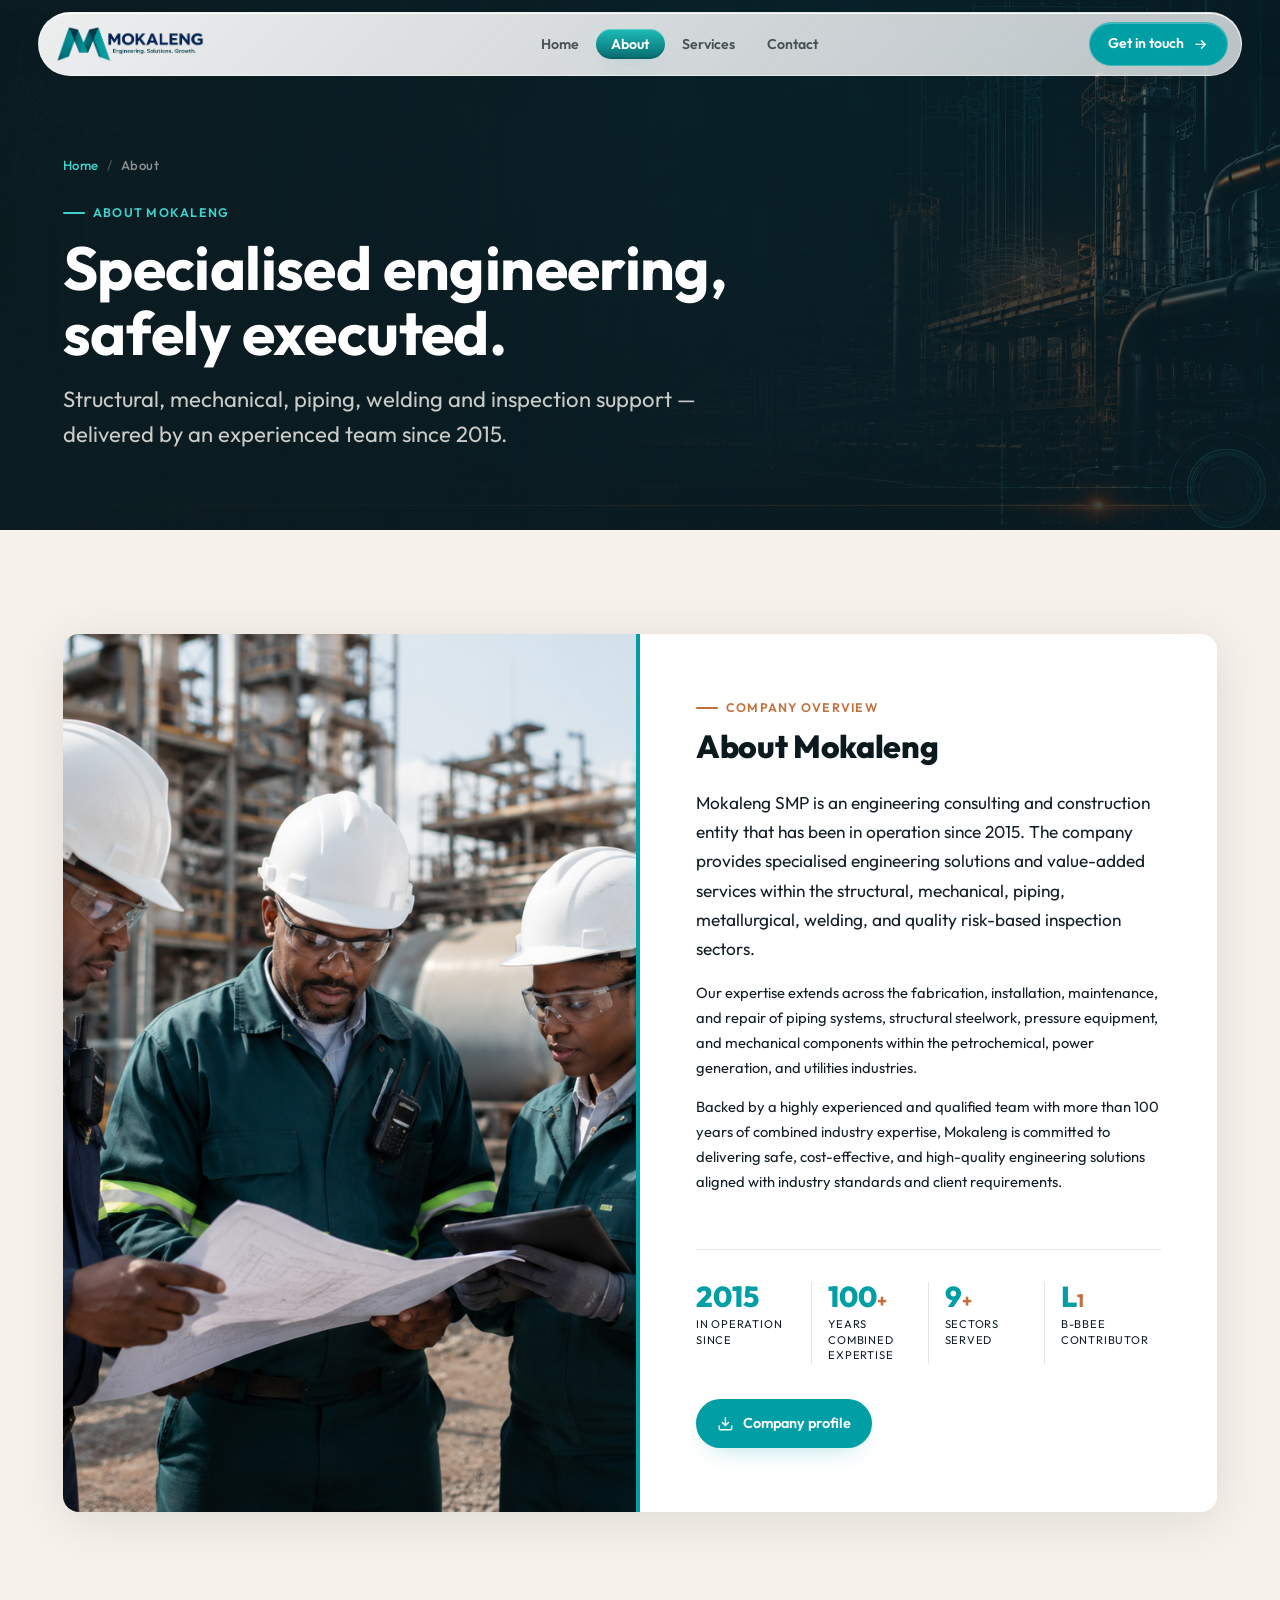
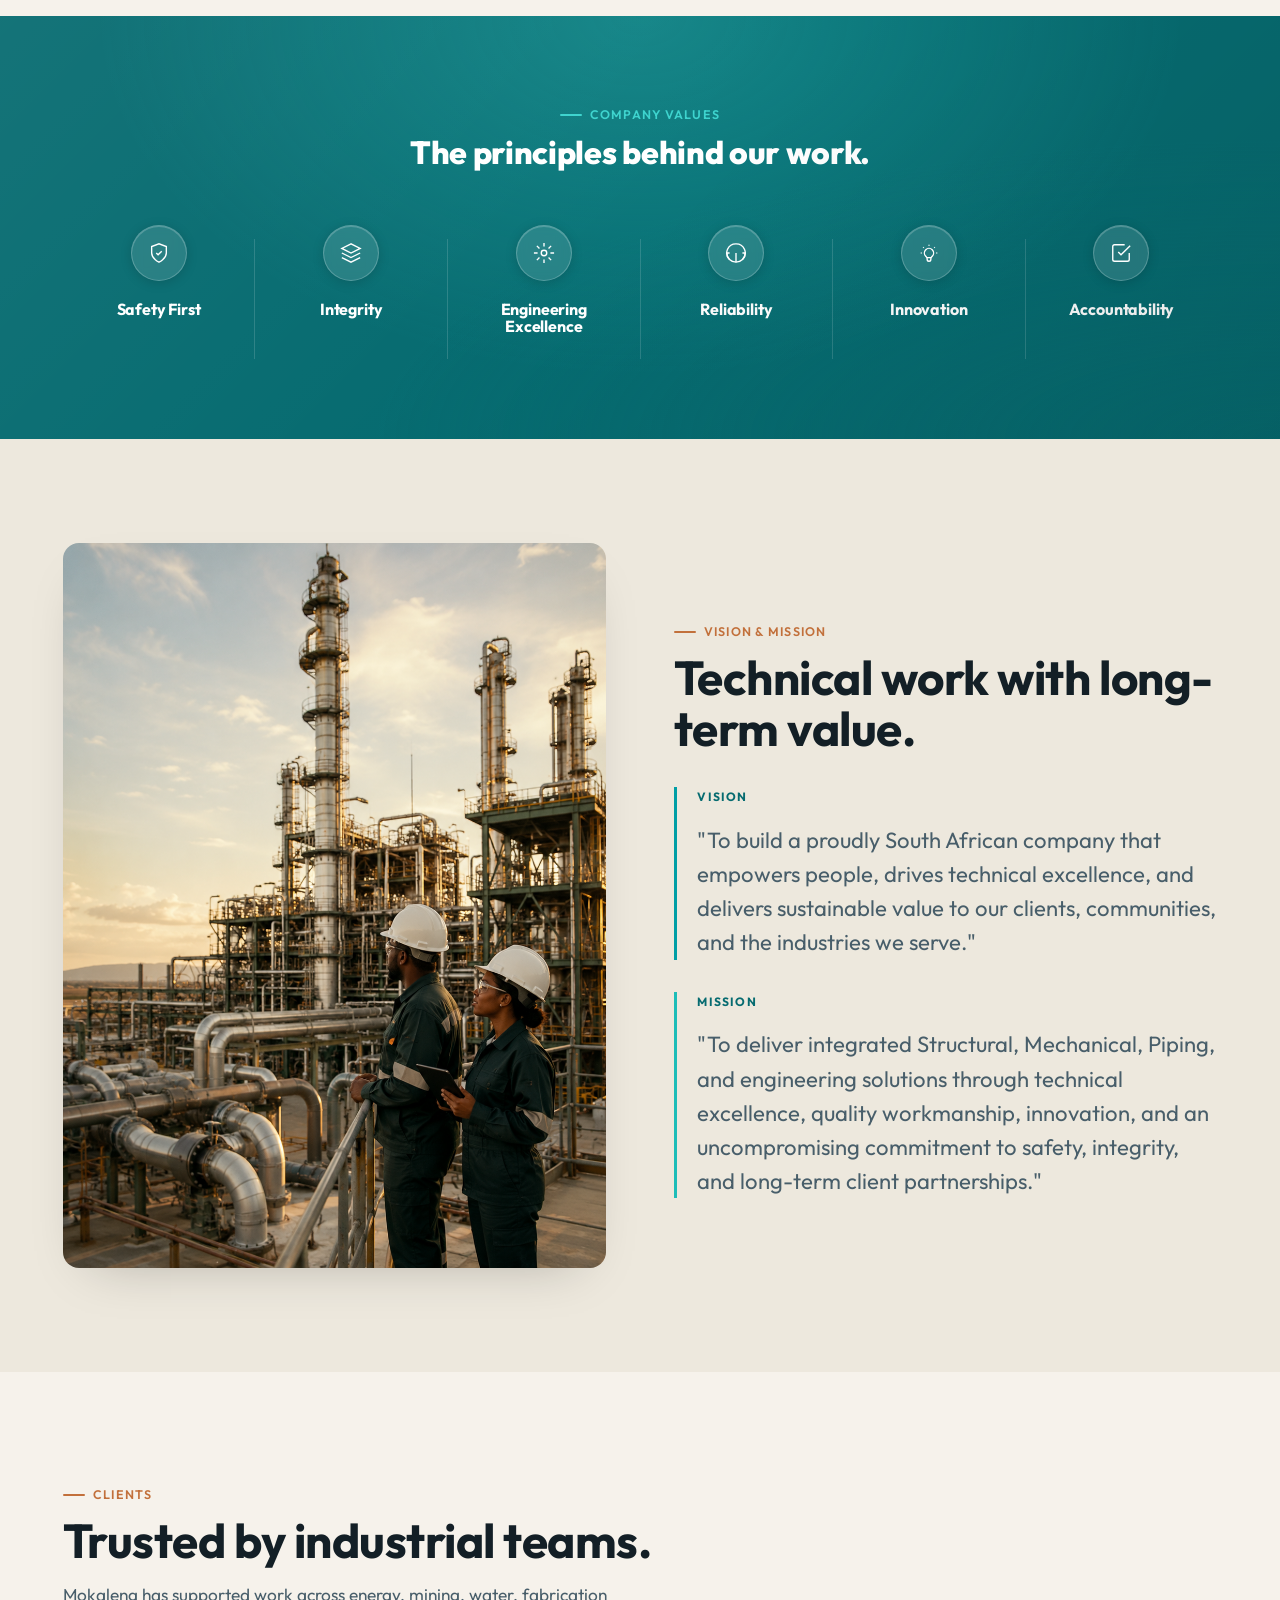
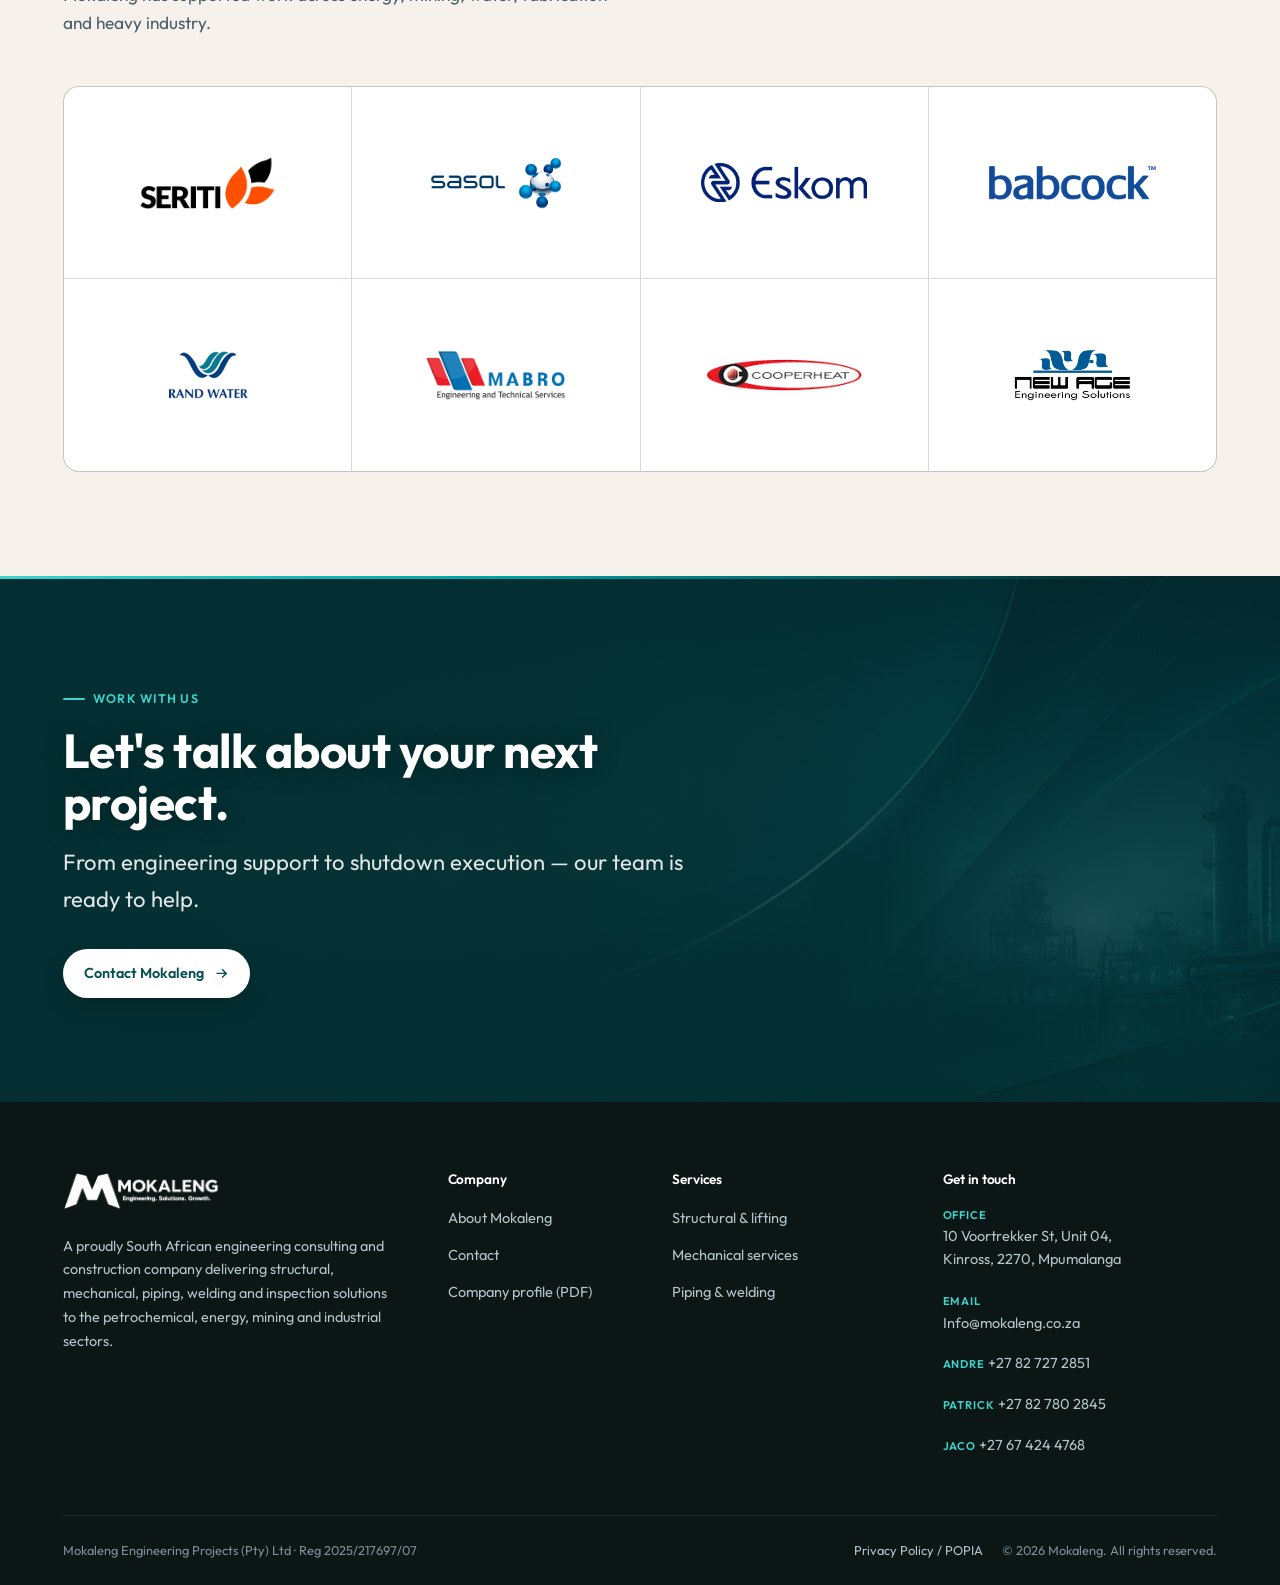
==== commit 53ed0785: "pre prod test" ====
--- a/about.html
+++ b/about.html
@@ -66,7 +66,7 @@
     </nav>
     <p class="eyebrow on-dark reveal">About Mokaleng</p>
     <h1 class="page-hero__title reveal" data-delay="1">Specialised engineering, safely executed.</h1>
-    <p class="page-hero__text reveal" data-delay="2">Structural, mechanical, piping, welding and inspection support — delivered by an experienced South African team since 2015.</p>
+    <p class="page-hero__text reveal" data-delay="2">Structural, mechanical, piping, welding and inspection support — delivered by an experienced team since 2015.</p>
   </div>
 </section>
 
@@ -102,10 +102,12 @@
         <span>B-BBEE contributor</span>
       </div>
     </div>
-    <a class="btn btn--primary about-feature__cta" href="contact.html#enquiry">
-      Work with us
-      <svg viewBox="0 0 24 24" fill="none" stroke="currentColor" stroke-width="2"><path d="M5 12h14M13 6l6 6-6 6"/></svg>
-    </a>
+    <div class="about-feature__actions">
+      <a class="btn btn--primary" href="assets/docs/Mokaleng%20Business%20Profile.pdf" target="_blank" rel="noopener">
+        <svg viewBox="0 0 24 24" fill="none" stroke="currentColor" stroke-width="2"><path d="M21 15v4a2 2 0 01-2 2H5a2 2 0 01-2-2v-4M7 10l5 5 5-5M12 15V3"/></svg>
+        Company profile
+      </a>
+    </div>
   </div>
   </div>
   </div>
@@ -230,22 +232,22 @@
       <h2 class="heading__title">Trusted by industrial teams.</h2>
       <p class="heading__text">Mokaleng has supported work across energy, mining, water, fabrication and heavy industry.</p>
     </div>
-    <div class="clients-grid clients-grid--compact mt-3 reveal">
-      <div class="client-cell"><div class="client-logo">Seriti<small>KLIPSPRUIT</small></div></div>
-      <div class="client-cell"><div class="client-logo">Mabro</div></div>
-      <div class="client-cell"><div class="client-logo">Babcock</div></div>
-      <div class="client-cell"><div class="client-logo">Sasol</div></div>
-      <div class="client-cell"><div class="client-logo">Rand Water</div></div>
-      <div class="client-cell"><div class="client-logo">Cooperheat</div></div>
-      <div class="client-cell"><div class="client-logo">Eskom</div></div>
-      <div class="client-cell"><div class="client-logo">New Age</div></div>
+    <div class="clients-grid mt-3 reveal">
+      <div class="client-cell"><img class="client-logo-img" src="assets/img/client-seriti.png" alt="Seriti" loading="lazy" /></div>
+      <div class="client-cell"><img class="client-logo-img" src="assets/img/client-sasol.png" alt="Sasol" loading="lazy" /></div>
+      <div class="client-cell"><img class="client-logo-img" src="assets/img/client-eskom.png" alt="Eskom" loading="lazy" /></div>
+      <div class="client-cell"><img class="client-logo-img" src="assets/img/client-babcock.png" alt="Babcock" loading="lazy" /></div>
+      <div class="client-cell"><img class="client-logo-img" src="assets/img/client-randwater.png" alt="Rand Water" loading="lazy" /></div>
+      <div class="client-cell"><img class="client-logo-img" src="assets/img/client-mabro.png" alt="Mabro" loading="lazy" /></div>
+      <div class="client-cell"><img class="client-logo-img" src="assets/img/client-cooperheat.png" alt="Cooperheat" loading="lazy" /></div>
+      <div class="client-cell"><img class="client-logo-img" src="assets/img/client-newage.png" alt="New Age" loading="lazy" /></div>
     </div>
   </div>
 </section>
 
 <!-- ── CTA ───────────────────────────────────────────────────────────────── -->
-<!-- <section class="cta">
-  <div class="cta__bg"><img src="assets/img/cta-bg.svg" alt="" aria-hidden="true" /></div>
+<section class="cta">
+  <div class="cta__bg"><img src="assets/img/CTA.png" alt="" aria-hidden="true" /></div>
   <div class="container section">
     <div class="cta__inner reveal">
       <p class="eyebrow on-dark">Work with us</p>
@@ -259,7 +261,7 @@
       </div>
     </div>
   </div>
-</section> -->
+</section>
 
 </main>
 
@@ -277,6 +279,7 @@
         <ul>
           <li><a href="about.html">About Mokaleng</a></li>
           <li><a href="contact.html">Contact</a></li>
+          <li><a href="assets/docs/Mokaleng%20Business%20Profile.pdf" target="_blank" rel="noopener">Company profile (PDF)</a></li>
         </ul>
       </div>
       <div class="footer__col">
@@ -307,10 +310,6 @@
     </div>
   </div>
 </footer>
-
-<a class="wa-float" href="https://wa.me/27827272851?text=Hi%20Mokaleng%2C%20I%27d%20like%20to%20discuss%20a%20project." target="_blank" rel="noopener" aria-label="Chat on WhatsApp">
-  <svg viewBox="0 0 24 24" fill="currentColor" aria-hidden="true"><path d="M.057 24l1.687-6.163a11.867 11.867 0 01-1.587-5.946C.16 5.335 5.495 0 12.05 0a11.817 11.817 0 018.413 3.488 11.824 11.824 0 013.48 8.414c-.003 6.557-5.338 11.892-11.893 11.892a11.9 11.9 0 01-5.688-1.448L.057 24zm6.597-3.807c1.676.995 3.276 1.591 5.392 1.592 5.448 0 9.886-4.434 9.889-9.885.002-5.462-4.415-9.89-9.881-9.892-5.452 0-9.887 4.434-9.889 9.884-.001 2.225.651 3.891 1.746 5.634l-.999 3.648 3.742-.981zm11.387-5.464c-.074-.124-.272-.198-.57-.347-.297-.149-1.758-.868-2.031-.967-.272-.099-.47-.149-.669.149-.198.297-.768.967-.941 1.165-.173.198-.347.223-.644.074-.297-.149-1.255-.462-2.39-1.475-.883-.788-1.48-1.761-1.653-2.059-.173-.297-.018-.458.13-.606.134-.133.297-.347.446-.521.151-.172.2-.296.3-.495.099-.198.05-.372-.025-.521-.075-.148-.669-1.611-.916-2.206-.242-.579-.487-.501-.669-.51l-.57-.01c-.198 0-.52.074-.792.372s-1.04 1.016-1.04 2.479 1.065 2.876 1.213 3.074c.149.198 2.095 3.2 5.076 4.487.709.306 1.263.489 1.694.626.712.226 1.36.194 1.872.118.571-.085 1.758-.719 2.006-1.413.248-.694.248-1.289.173-1.413z"/></svg>
-</a>
 <script src="assets/js/main.js"></script>
 </body>
 </html>
--- a/assets/css/style.css
+++ b/assets/css/style.css
@@ -478,8 +478,8 @@
 
 @media (max-width: 1040px) {
   .nav { display: none; }
-  .burger { display: flex; align-items: center; justify-content: center; }
-  .header__cta { margin-left: auto; }
+  .burger { display: flex; align-items: center; justify-content: center; margin-left: auto; }
+  .header__cta { margin-left: 0; }
 }
 
 /* Mobile menu */
@@ -787,7 +787,13 @@
   margin-top: 0.4rem;
   line-height: 1.4;
 }
-.about-feature__cta { margin-top: 2.2rem; align-self: flex-start; }
+.about-feature__actions {
+  margin-top: 2.2rem;
+  display: flex;
+  flex-wrap: wrap;
+  gap: 0.75rem;
+  align-items: center;
+}
 
 @media (max-width: 900px) {
   .about-feature { grid-template-columns: 1fr; }
@@ -1001,44 +1007,117 @@
   font-weight: 600;
 }
 
+/* ── Trusted-by marquee ──────────────────────────────────────────────────── */
+.trusted {
+  margin-top: clamp(2.5rem, 5vw, 4rem);
+}
+.trusted__label {
+  text-align: center;
+  font-size: 0.76rem;
+  font-weight: 600;
+  letter-spacing: 0.12em;
+  text-transform: uppercase;
+  color: var(--muted);
+  margin-bottom: 1.8rem;
+}
+.marquee {
+  position: relative;
+  overflow: hidden;
+  -webkit-mask-image: linear-gradient(90deg, transparent 0, #000 7%, #000 93%, transparent 100%);
+  mask-image: linear-gradient(90deg, transparent 0, #000 7%, #000 93%, transparent 100%);
+}
+.marquee__track {
+  display: flex;
+  align-items: center;
+  gap: 1.25rem;
+  width: max-content;
+  animation: marquee-scroll 36s linear infinite;
+}
+.marquee:hover .marquee__track { animation-play-state: paused; }
+.marquee__chip {
+  flex: none;
+  height: 82px;
+  min-width: 188px;
+  padding: 0 2.25rem;
+  display: grid;
+  place-items: center;
+  background: #fff;
+  border: 1px solid var(--line);
+  border-radius: 14px;
+  box-shadow: var(--shadow-sm);
+  transition: box-shadow var(--speed) var(--ease), transform var(--speed) var(--ease);
+}
+.marquee__chip:hover {
+  box-shadow: 0 12px 30px -16px rgba(0,0,0,0.25);
+  transform: translateY(-3px);
+}
+.marquee__chip img {
+  height: 42px;
+  max-width: 138px;
+  width: auto;
+  object-fit: contain;
+}
+@keyframes marquee-scroll {
+  from { transform: translateX(0); }
+  to   { transform: translateX(calc(-50% - 0.625rem)); }
+}
+@media (prefers-reduced-motion: reduce) {
+  .marquee__track { animation: none; flex-wrap: wrap; justify-content: center; width: auto; }
+  .marquee { -webkit-mask-image: none; mask-image: none; }
+}
+
 /* ── CTA section ─────────────────────────────────────────────────────────── */
 .cta {
   position: relative;
   background: var(--teal-deep);
   overflow: hidden;
 }
+.cta__bg { position: absolute; inset: 0; z-index: 0; }
+.cta__bg img { width: 100%; height: 100%; object-fit: cover; }
+/* Left-weighted scrim keeps text crisp; plant shows through on the right */
 .cta::before {
   content: "";
   position: absolute;
   inset: 0;
+  z-index: 1;
   background:
-    radial-gradient(ellipse at 20% 70%, rgba(194,112,59,0.18), transparent 45%),
-    radial-gradient(ellipse at 78% 40%, rgba(0,158,165,0.2), transparent 50%);
-}
-.cta__bg { position: absolute; inset: 0; z-index: 0; opacity: 0.15; }
-.cta__bg img { width: 100%; height: 100%; object-fit: cover; filter: saturate(0); }
+    linear-gradient(90deg, rgba(4,46,49,0.97) 0%, rgba(4,46,49,0.85) 42%, rgba(4,46,49,0.55) 75%, rgba(4,46,49,0.4) 100%),
+    linear-gradient(0deg, rgba(4,46,49,0.6) 0%, transparent 45%),
+    rgba(4,46,49,0.35);
+}
+/* Thin teal accent bar along the top edge */
+.cta::after {
+  content: "";
+  position: absolute;
+  top: 0; left: 0; right: 0;
+  height: 3px;
+  z-index: 2;
+  background: linear-gradient(90deg, var(--teal-light), var(--teal) 40%, transparent 90%);
+}
 .cta__inner {
   position: relative;
-  z-index: 2;
+  z-index: 3;
   max-width: 60ch;
   color: var(--white);
 }
+.cta__inner .eyebrow { margin-bottom: 1rem; }
 .cta__title {
   font-size: var(--step-3);
   color: var(--white);
   max-width: 18ch;
+  text-shadow: 0 2px 24px rgba(0,0,0,0.3);
 }
 .cta__text {
   margin-top: 1rem;
   font-size: var(--step-1);
-  color: rgba(255,255,255,0.82);
+  color: rgba(255,255,255,0.88);
   max-width: 46ch;
 }
 .cta__actions { margin-top: 2rem; display: flex; flex-wrap: wrap; gap: 0.75rem; }
 .cta .btn--primary {
   background: var(--white);
   color: var(--teal-deep);
-  box-shadow: none;
+  box-shadow: 0 10px 30px -12px rgba(0,0,0,0.4);
 }
 .cta .btn--primary:hover { background: var(--teal-pale); color: var(--teal-dark); }
 
@@ -1364,14 +1443,23 @@
 @media (max-width: 720px) { .clients-grid { grid-template-columns: repeat(2, 1fr); } }
 .clients-grid--compact .client-cell { aspect-ratio: 3/1; }
 .client-cell {
-  background: var(--white);
+  background: #fff;
   aspect-ratio: 3/2;
   display: grid;
   place-items: center;
-  padding: 1.25rem;
-  transition: background var(--speed) var(--ease);
-}
-.client-cell:hover { background: var(--teal-pale); }
+  padding: 1.5rem 1.75rem;
+}
+.client-logo-img {
+  max-width: 72%;
+  max-height: 52px;
+  width: auto;
+  height: auto;
+  object-fit: contain;
+  transition: transform var(--speed) var(--ease);
+}
+.client-cell:hover .client-logo-img {
+  transform: scale(1.05);
+}
 .client-logo {
   font-family: var(--display);
   font-weight: 700;
@@ -1545,23 +1633,6 @@
 .footer__legal a { color: var(--steel-light); }
 .footer__legal a:hover { color: var(--teal-light); }
 .footer__legal span { color: var(--steel); }
-
-/* ── WhatsApp float ──────────────────────────────────────────────────────── */
-.wa-float {
-  position: fixed;
-  bottom: 22px; right: 22px;
-  z-index: 90;
-  width: 56px; height: 56px;
-  border-radius: 50%;
-  background: #25D366;
-  color: #fff;
-  display: grid;
-  place-items: center;
-  box-shadow: 0 10px 28px -8px rgba(0,0,0,0.45);
-  transition: transform var(--speed) var(--ease);
-}
-.wa-float:hover { transform: scale(1.08); }
-.wa-float svg { width: 28px; height: 28px; }
 
 /* ── Reveal animations ───────────────────────────────────────────────────── */
 .reveal {
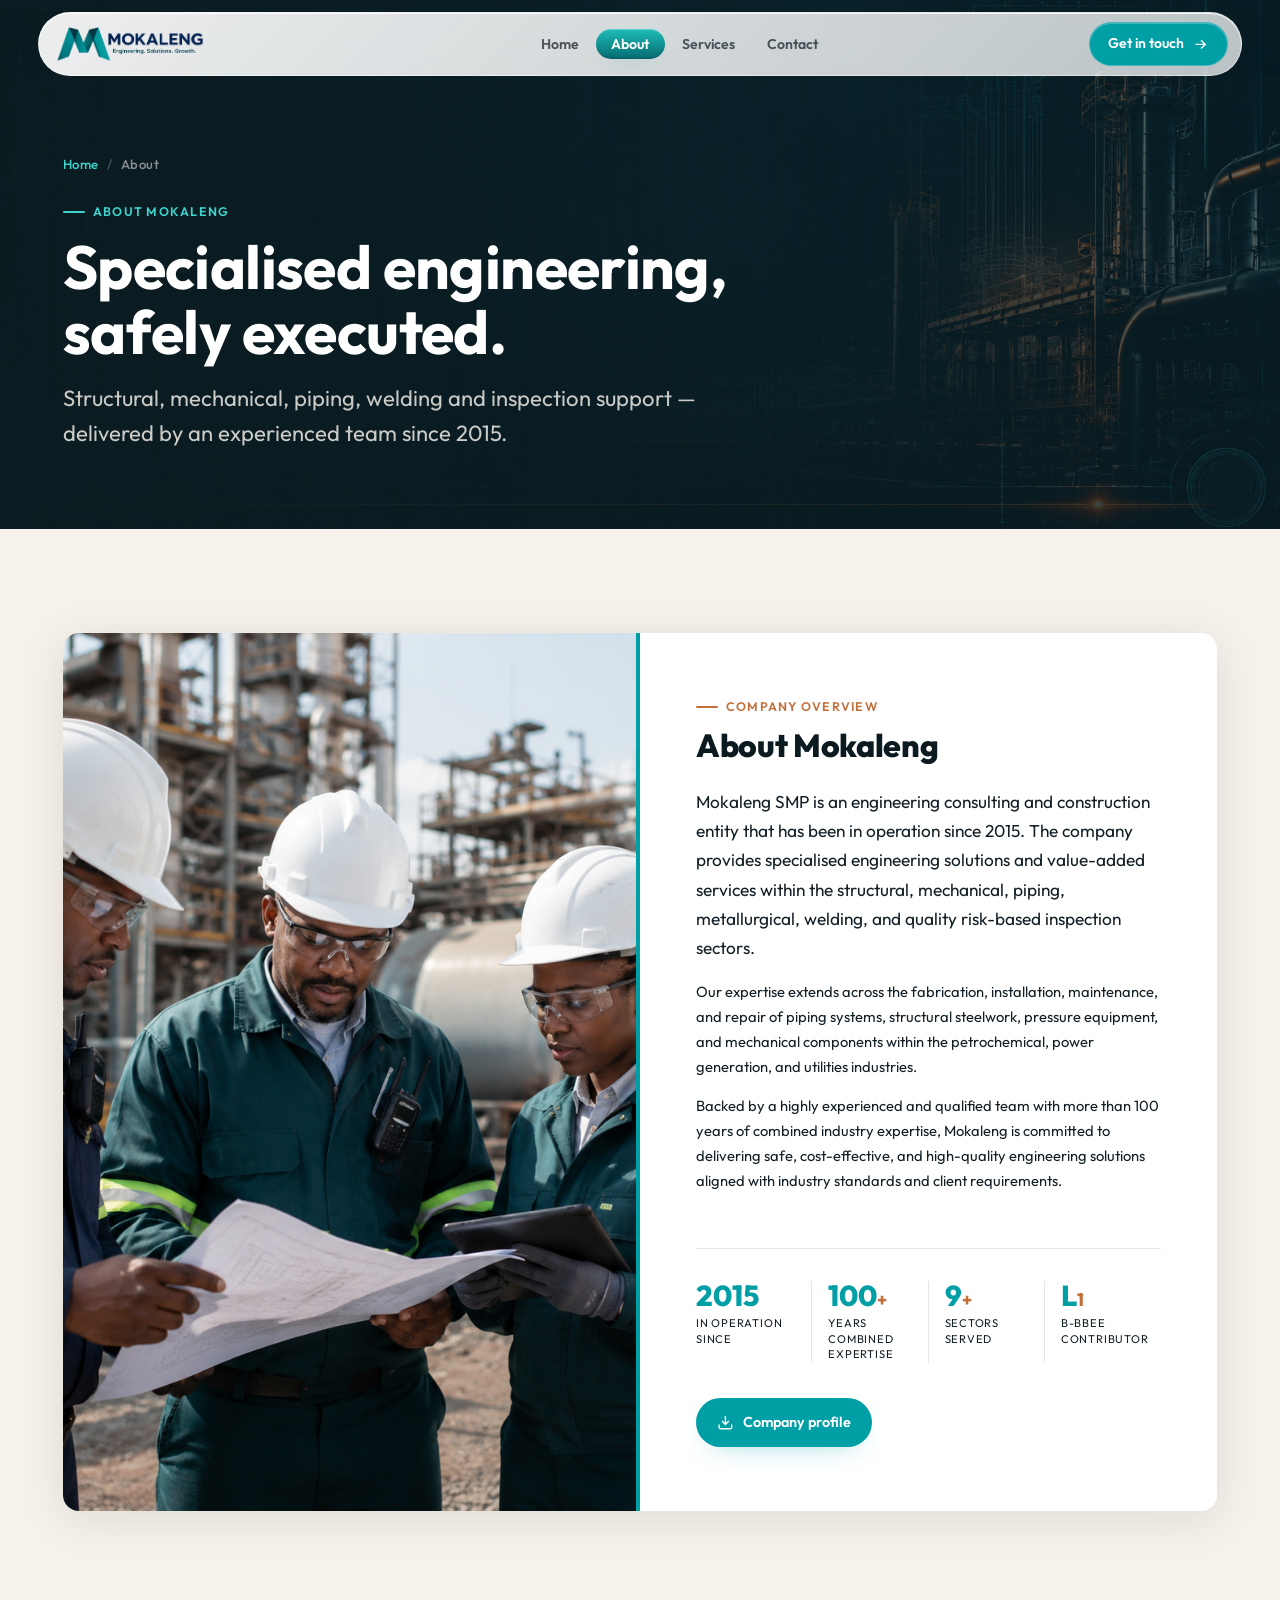
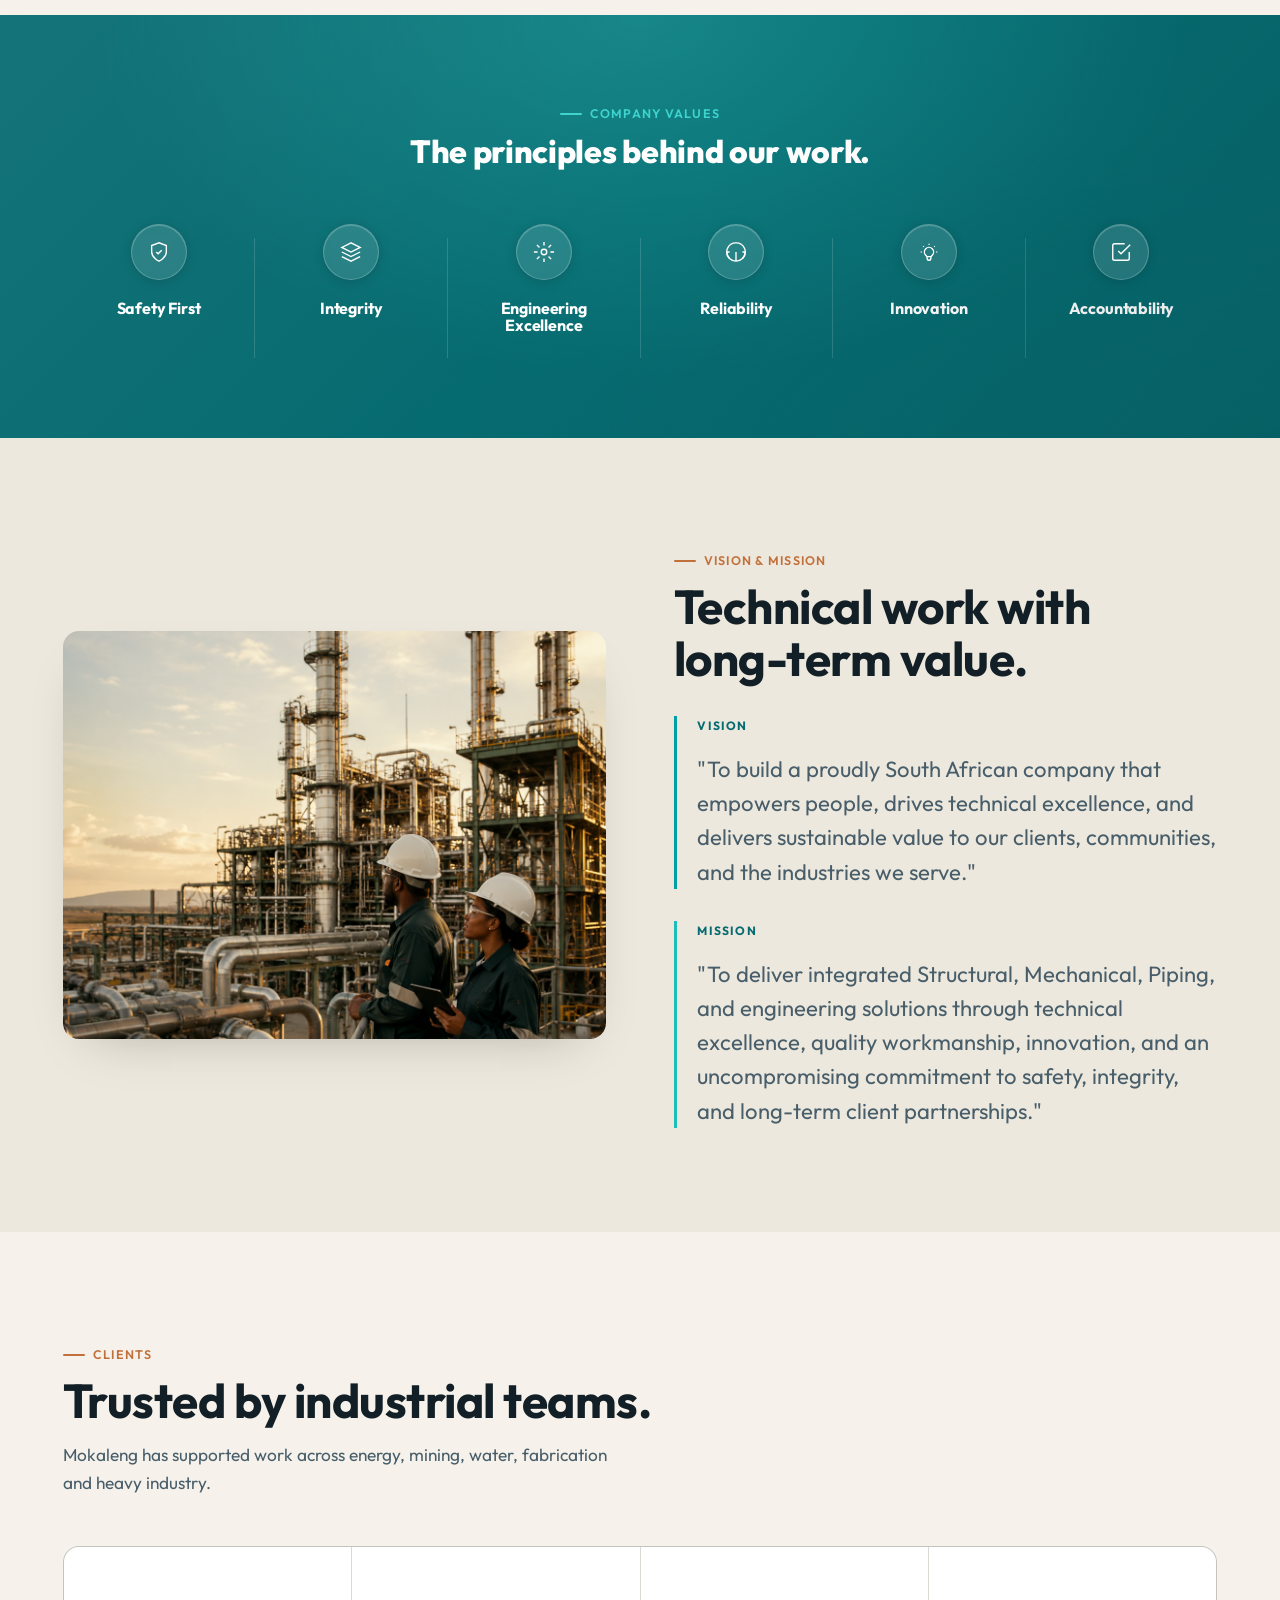
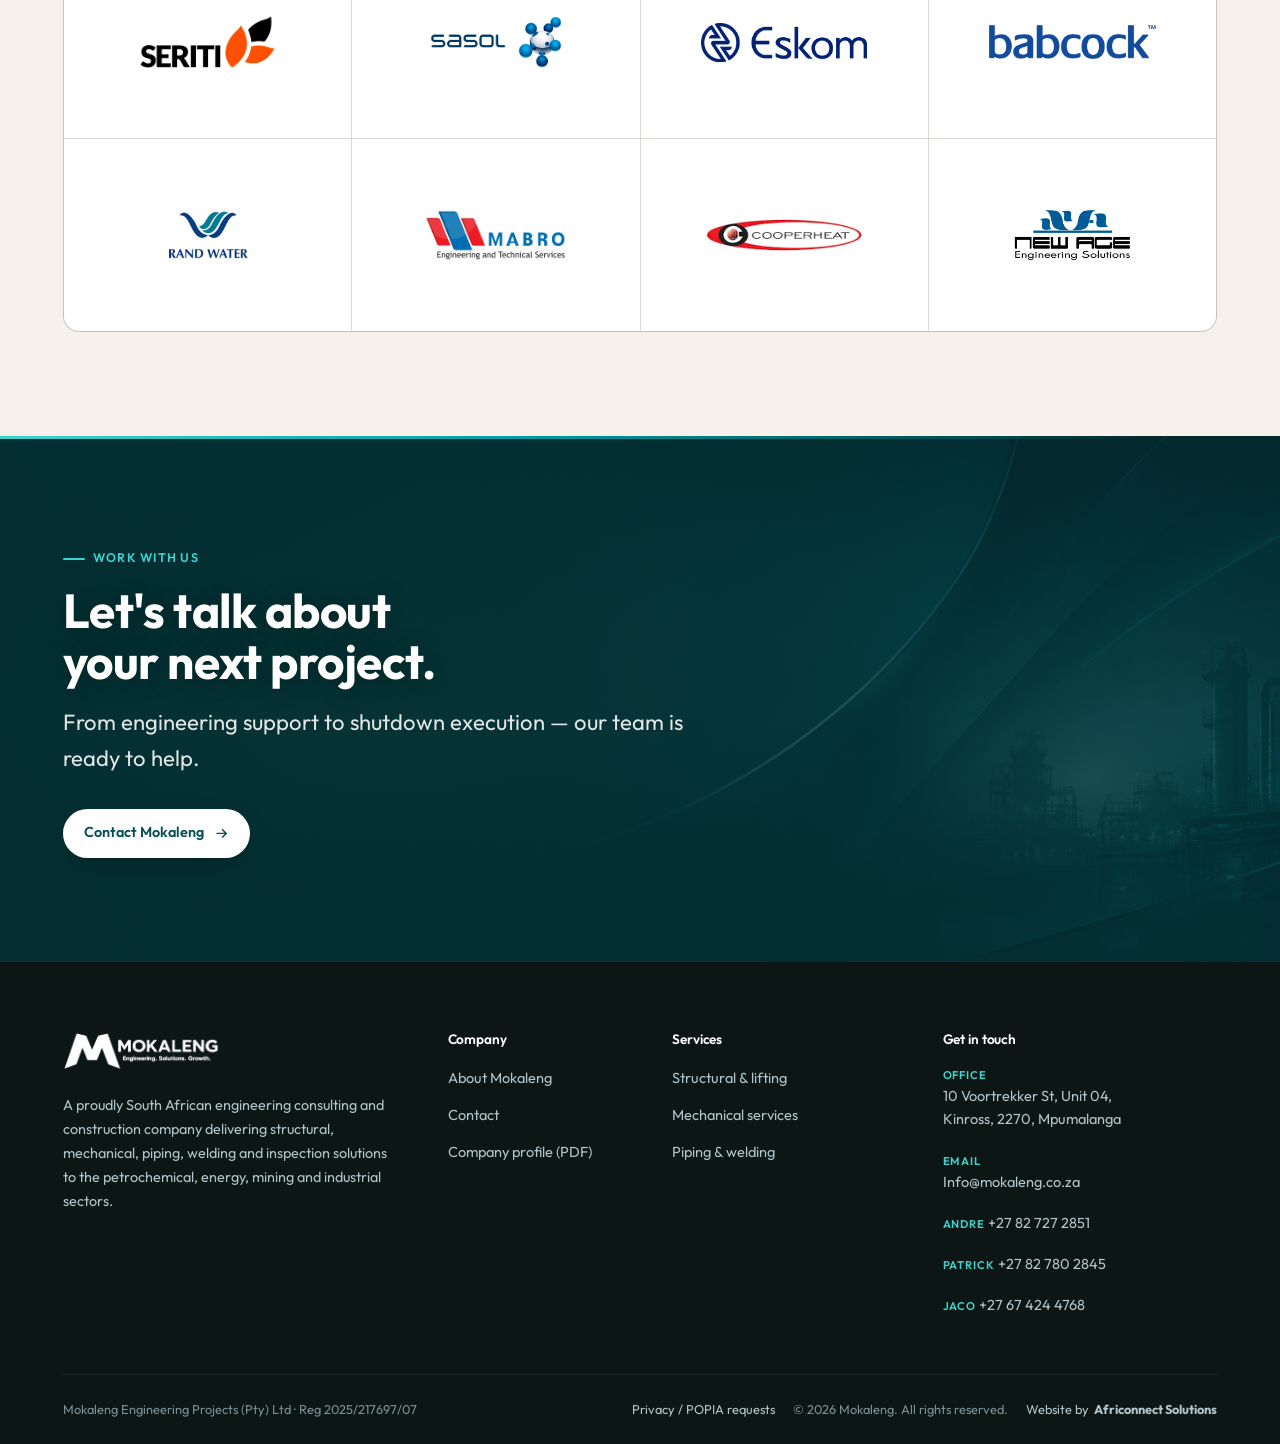
==== commit 577a677f: "test 1" ====
--- a/about.html
+++ b/about.html
@@ -3,12 +3,16 @@
 <head>
 <meta charset="UTF-8" />
 <meta name="viewport" content="width=device-width, initial-scale=1.0" />
+<script>document.documentElement.classList.add("js");</script>
 <meta name="theme-color" content="#009EA5" />
 <link rel="preconnect" href="https://fonts.googleapis.com" />
 <link rel="preconnect" href="https://fonts.gstatic.com" crossorigin />
 <link href="https://fonts.googleapis.com/css2?family=Outfit:wght@300;400;500;600;700;800&display=swap" rel="stylesheet" />
 <link rel="stylesheet" href="assets/css/style.css" />
-<link rel="icon" type="image/png" href="assets/img/logo.png" />
+<link rel="icon" type="image/x-icon" href="assets/img/favicon.ico" />
+<link rel="icon" type="image/png" sizes="32x32" href="assets/img/favicon-32.png" />
+<link rel="icon" type="image/png" sizes="16x16" href="assets/img/favicon-16.png" />
+<link rel="apple-touch-icon" href="assets/img/apple-touch-icon.png" />
 <title>About Mokaleng | Proudly South African Engineering Company</title>
 <meta name="description" content="Mokaleng is an engineering consulting and construction company operating since 2015, with 100+ years of combined expertise across structural, mechanical, piping and welding disciplines." />
 </head>
@@ -75,7 +79,7 @@
   <div class="container">
   <div class="about-feature">
   <div class="about-feature__media reveal">
-    <img src="assets/img/about-us.png" alt="Mokaleng engineers reviewing plans on site" />
+    <img src="assets/img/about-us.png" alt="Mokaleng engineers reviewing plans on site" loading="lazy" decoding="async" />
     <div class="about-feature__media-bar"></div>
   </div>
   <div class="about-feature__body reveal" data-delay="1">
@@ -203,20 +207,20 @@
 <section class="section section--bone">
   <div class="container split split--reverse">
     <div class="split__media reveal">
-      <img src="assets/img/vision-mission.png" alt="Process column at a petrochemical plant" style="aspect-ratio:3/4" />
+      <img class="vision-media" src="assets/img/vision-mission.png" alt="Process column at a petrochemical plant" loading="lazy" decoding="async" />
     </div>
     <div class="reveal" data-delay="1">
       <p class="eyebrow">Vision &amp; Mission</p>
       <h2 class="heading__title">Technical work with long-term value.</h2>
 
-      <div class="mt-2" style="border-left:3px solid var(--teal);padding-left:1.3rem">
-        <p style="font-size:0.75rem;font-weight:700;letter-spacing:0.1em;text-transform:uppercase;color:var(--teal-dark)">Vision</p>
-        <p class="lead mt-1" style="font-size:var(--step-1)">"To build a proudly South African company that empowers people, drives technical excellence, and delivers sustainable value to our clients, communities, and the industries we serve."</p>
-      </div>
-
-      <div class="mt-2" style="border-left:3px solid var(--teal-mid);padding-left:1.3rem">
-        <p style="font-size:0.75rem;font-weight:700;letter-spacing:0.1em;text-transform:uppercase;color:var(--teal-dark)">Mission</p>
-        <p class="lead mt-1" style="font-size:var(--step-1)">"To deliver integrated Structural, Mechanical, Piping, and engineering solutions through technical excellence, quality workmanship, innovation, and an uncompromising commitment to safety, integrity, and long-term client partnerships."</p>
+      <div class="vision-block mt-2">
+        <p class="vision-block__label">Vision</p>
+        <p class="lead mt-1 vision-block__text">"To build a proudly South African company that empowers people, drives technical excellence, and delivers sustainable value to our clients, communities, and the industries we serve."</p>
+      </div>
+
+      <div class="vision-block vision-block--mission mt-2">
+        <p class="vision-block__label">Mission</p>
+        <p class="lead mt-1 vision-block__text">"To deliver integrated Structural, Mechanical, Piping, and engineering solutions through technical excellence, quality workmanship, innovation, and an uncompromising commitment to safety, integrity, and long-term client partnerships."</p>
       </div>
     </div>
   </div>
@@ -225,7 +229,7 @@
 
 
 <!-- ── Clients ────────────────────────────────────────────────────────────── -->
-<section class="section">
+<section class="section" id="clients">
   <div class="container">
     <div class="heading reveal">
       <p class="eyebrow">Clients</p>
@@ -247,7 +251,7 @@
 
 <!-- ── CTA ───────────────────────────────────────────────────────────────── -->
 <section class="cta">
-  <div class="cta__bg"><img src="assets/img/CTA.png" alt="" aria-hidden="true" /></div>
+  <div class="cta__bg"><img src="assets/img/CTA.png" alt="" aria-hidden="true" loading="lazy" decoding="async" /></div>
   <div class="container section">
     <div class="cta__inner reveal">
       <p class="eyebrow on-dark">Work with us</p>
@@ -304,8 +308,9 @@
     <div class="footer__bottom">
       <span class="reg">Mokaleng Engineering Projects (Pty) Ltd · Reg 2025/217697/07</span>
       <div class="footer__legal">
-        <a href="#">Privacy Policy / POPIA</a>
+        <a href="contact.html#enquiry">Privacy / POPIA requests</a>
         <span>&copy; <span id="year">2026</span> Mokaleng. All rights reserved.</span>
+        <a class="site-signature" href="https://africonnectsolutions.co.za" target="_blank" rel="noopener">Website by <strong>Africonnect Solutions</strong></a>
       </div>
     </div>
   </div>
--- a/assets/css/style.css
+++ b/assets/css/style.css
@@ -95,6 +95,7 @@
 a { color: inherit; text-decoration: none; }
 button { font: inherit; cursor: pointer; border: 0; background: none; }
 ul { list-style: none; padding: 0; }
+h1, h2, h3, h4, p, li, a, span { overflow-wrap: break-word; }
 :focus-visible {
   outline: 2.5px solid var(--teal);
   outline-offset: 3px;
@@ -108,6 +109,7 @@
   line-height: 1.08;
   letter-spacing: -0.01em;
   color: var(--ink);
+  text-wrap: balance;
 }
 
 .eyebrow {
@@ -144,6 +146,7 @@
   max-width: var(--maxw);
   margin-inline: auto;
   padding-inline: var(--pad-x);
+  min-width: 0;
 }
 .section {
   padding-block: var(--sec-y);
@@ -171,6 +174,15 @@
   grid-template-columns: 1fr 1fr;
   gap: clamp(2rem, 1rem + 4vw, 5rem);
   align-items: center;
+}
+.split > *,
+.grid > *,
+.contact-grid > *,
+.about-feature > *,
+.landing-about > *,
+.why-grid > *,
+.industry-band > * {
+  min-width: 0;
 }
 .split--reverse { grid-template-columns: 1fr 1fr; }
 .split--reverse .split__media { order: -1; }
@@ -322,11 +334,10 @@
   top: 0;
   z-index: 100;
   background: transparent;
-  border-bottom: 1px solid transparent;
   backdrop-filter: none;
   -webkit-backdrop-filter: none;
   box-shadow: none;
-  transition: background 0.45s ease, box-shadow 0.45s ease, border-color 0.45s ease, backdrop-filter 0.45s ease;
+  transition: background 0.45s ease, box-shadow 0.45s ease, backdrop-filter 0.45s ease;
 }
 /* Soft top scrim so the floating controls stay readable over image heroes. */
 .header::before {
@@ -340,7 +351,6 @@
 }
 .header.is-solid {
   background: transparent;
-  border-bottom-color: transparent;
   box-shadow: none;
 }
 .header.is-solid::before { opacity: 0.35; }
@@ -711,6 +721,7 @@
 .about-feature__media {
   position: relative;
   overflow: hidden;
+  min-width: 0;
 }
 .about-feature__media img {
   width: 100%;
@@ -730,6 +741,7 @@
   display: flex;
   flex-direction: column;
   justify-content: center;
+  min-width: 0;
 }
 .about-feature__eyebrow { color: var(--copper) !important; }
 .about-feature__eyebrow::before { background: var(--copper) !important; }
@@ -808,8 +820,58 @@
 .landing-intro {
   background: #FFFEF8;
 }
-.landing-intro .split {
-  grid-template-columns: minmax(0, 1fr) minmax(320px, 0.75fr);
+.landing-about {
+  display: grid;
+  grid-template-columns: minmax(0, 0.92fr) minmax(320px, 0.78fr);
+  gap: clamp(2rem, 5vw, 5rem);
+  align-items: center;
+}
+.landing-about__copy {
+  max-width: 62ch;
+}
+.landing-about__text {
+  margin-top: 1rem;
+  color: var(--ink-soft);
+  max-width: 56ch;
+}
+.landing-about__proof {
+  display: flex;
+  flex-wrap: wrap;
+  gap: 0.55rem;
+  margin-top: 1.35rem;
+}
+.landing-about__proof span {
+  padding: 0.44rem 0.78rem;
+  border-radius: 999px;
+  border: 1px solid var(--line-teal);
+  background: var(--teal-pale);
+  color: var(--teal-dark);
+  font-size: 0.84rem;
+  font-weight: 600;
+}
+.landing-about__panel {
+  display: grid;
+  gap: 0.9rem;
+}
+.landing-about__media {
+  position: relative;
+  overflow: hidden;
+  border-radius: var(--radius-xl);
+  aspect-ratio: 5/3;
+  background: var(--teal-pale);
+  box-shadow: var(--shadow-md);
+}
+.landing-about__media::after {
+  content: "";
+  position: absolute;
+  inset: 0;
+  background: linear-gradient(180deg, transparent 50%, rgba(11,26,31,0.22));
+  pointer-events: none;
+}
+.landing-about__media img {
+  width: 100%;
+  height: 100%;
+  object-fit: cover;
 }
 
 .landing-metrics {
@@ -822,9 +884,9 @@
   overflow: hidden;
 }
 .landing-metrics div {
-  padding: 1.4rem 1.2rem;
+  padding: 1.15rem 1rem;
   background: var(--white);
-  min-height: 9rem;
+  min-height: 7.5rem;
 }
 .landing-metrics strong {
   display: block;
@@ -945,6 +1007,81 @@
     #0F1A1A;
 }
 
+/* ── Why Mokaleng ────────────────────────────────────────────────────────── */
+.why-choose {
+  background:
+    radial-gradient(ellipse at 88% 12%, rgba(194,112,59,0.1), transparent 40%),
+    radial-gradient(ellipse at 8% 85%, rgba(0,158,165,0.13), transparent 42%),
+    #0F1A1A;
+}
+.why-grid {
+  display: grid;
+  grid-template-columns: repeat(3, 1fr);
+  gap: 1.25rem;
+}
+.why-intro {
+  display: flex;
+  flex-direction: column;
+  justify-content: center;
+  padding: 0.5rem 1rem 0.5rem 0;
+}
+.why-intro__title {
+  color: var(--white);
+  font-size: clamp(1.7rem, 1.3rem + 1.6vw, 2.4rem);
+  font-weight: 800;
+  line-height: 1.12;
+  margin: 0.7rem 0 1rem;
+}
+.why-intro__text {
+  color: rgba(255,255,255,0.6);
+  font-size: 0.95rem;
+  line-height: 1.65;
+  max-width: 36ch;
+}
+.why-card {
+  position: relative;
+  background: rgba(255,255,255,0.045);
+  border: 1px solid rgba(255,255,255,0.1);
+  border-radius: var(--radius-lg);
+  padding: clamp(1.4rem, 1.1rem + 1vw, 1.9rem);
+  transition: border-color var(--speed) var(--ease), background var(--speed) var(--ease), transform var(--speed) var(--ease);
+}
+.why-card:hover {
+  background: rgba(255,255,255,0.07);
+  border-color: rgba(0,158,165,0.45);
+  transform: translateY(-4px);
+}
+.why-card__icon {
+  width: 50px;
+  height: 50px;
+  border-radius: 14px;
+  display: grid;
+  place-items: center;
+  margin-bottom: 1.1rem;
+  background: linear-gradient(180deg, rgba(0,158,165,0.28), rgba(0,158,165,0.12));
+  border: 1px solid rgba(0,158,165,0.35);
+  box-shadow: inset 0 1px 0 rgba(255,255,255,0.18);
+}
+.why-card__icon svg { width: 24px; height: 24px; stroke: var(--teal-light); }
+.why-card__title {
+  color: var(--white);
+  font-size: 1.05rem;
+  font-weight: 700;
+  margin-bottom: 0.55rem;
+}
+.why-card__text {
+  color: rgba(255,255,255,0.55);
+  font-size: 0.88rem;
+  line-height: 1.6;
+}
+@media (max-width: 900px) {
+  .why-grid { grid-template-columns: repeat(2, 1fr); }
+  .why-intro { padding-bottom: 0.5rem; }
+}
+@media (max-width: 560px) {
+  .why-grid { grid-template-columns: 1fr; }
+}
+
 .feature {
   background: rgba(255,255,255,0.04);
   border: 1px solid rgba(255,255,255,0.1);
@@ -1153,7 +1290,7 @@
 .page-hero__title {
   font-size: clamp(2.4rem, 1.8rem + 2.5vw, 4.2rem);
   color: var(--white);
-  max-width: 18ch;
+  max-width: min(18ch, 100%);
   margin-top: 0.7rem;
 }
 .page-hero__text {
@@ -1181,6 +1318,7 @@
 
 /* ── Service detail blocks (services page) ───────────────────────────────── */
 .service-block { scroll-margin-top: 90px; }
+.service-block--lined { border-block: 1px solid var(--line); }
 .service-block__head {
   display: flex;
   align-items: flex-start;
@@ -1225,6 +1363,7 @@
 
 /* Service nav cards (services page top) */
 .svc-nav { background: var(--navy); }
+.svc-nav a.feature { text-decoration: none; }
 .svc-nav .feature__check {
   width: 36px; height: 36px;
   border: 1.5px solid var(--teal-light);
@@ -1250,6 +1389,22 @@
 .value-card__title { font-size: 1.1rem; color: var(--ink); margin-bottom: 0.5rem; }
 .value-card__text { font-size: 0.92rem; color: var(--ink-soft); line-height: 1.55; }
 
+/* ── Vision / mission ───────────────────────────────────────────────────── */
+.vision-media { aspect-ratio: 3/4; }
+.vision-block {
+  border-left: 3px solid var(--teal);
+  padding-left: 1.3rem;
+}
+.vision-block--mission { border-left-color: var(--teal-mid); }
+.vision-block__label {
+  font-size: 0.75rem;
+  font-weight: 700;
+  letter-spacing: 0.1em;
+  text-transform: uppercase;
+  color: var(--teal-dark);
+}
+.vision-block__text { font-size: var(--step-1); }
+
 /* ── Principles strip ────────────────────────────────────────────────────── */
 .principles-strip {
   background:
@@ -1508,9 +1663,11 @@
   display: flex;
   align-items: center;
   gap: 0.8rem;
+  flex-wrap: wrap;
   margin-top: 0.55rem;
   font-size: 0.93rem;
 }
+.info-card__row--top { align-items: flex-start; }
 .info-card__row a { color: var(--ink); font-weight: 500; }
 .info-card__row a:hover { color: var(--teal-dark); }
 .info-card__row .who {
@@ -1519,7 +1676,13 @@
   letter-spacing: 0.08em;
   text-transform: uppercase;
   color: var(--steel);
-  min-width: 50px;
+  min-width: 64px;
+  flex: 0 0 64px;
+}
+.info-card__row a,
+.info-card__row span:not(.who) {
+  min-width: 0;
+  overflow-wrap: anywhere;
 }
 
 .form {
@@ -1528,6 +1691,14 @@
   border-radius: var(--radius-xl);
   padding: clamp(1.5rem, 1rem + 2vw, 2.5rem);
   box-shadow: var(--shadow-md);
+}
+.form__title {
+  font-size: var(--step-2);
+  margin-bottom: 1.4rem;
+}
+.form__submit {
+  width: 100%;
+  justify-content: center;
 }
 .field { margin-bottom: 1rem; }
 .field label {
@@ -1570,7 +1741,7 @@
 .form__status.is-show { display: block; }
 .form__status--ok { background: rgba(0,158,165,0.1); border: 1px solid var(--teal); color: var(--teal-deep); }
 .form__status--err { background: rgba(224,90,26,0.1); border: 1px solid #e05a1a; color: #aa4512; }
-.map-embed { border: 1px solid var(--line); border-radius: var(--radius-lg); overflow: hidden; aspect-ratio: 16/6; margin-top: clamp(2rem, 1.5rem + 2vw, 3rem); }
+.map-embed { border: 1px solid var(--line); border-radius: var(--radius-lg); overflow: hidden; aspect-ratio: 16/6; margin-top: clamp(2rem, 1.5rem + 2vw, 3rem); background: var(--white); }
 .map-embed iframe { width: 100%; height: 100%; border: 0; }
 
 /* ── Footer ──────────────────────────────────────────────────────────────── */
@@ -1621,30 +1792,54 @@
 .footer__bottom {
   border-top: 1px solid rgba(255,255,255,0.08);
   padding-block: 1.5rem;
-  display: flex;
+  display: grid;
+  grid-template-columns: minmax(18rem, 1fr) auto;
+  gap: 0.7rem 1.5rem;
+  align-items: center;
+  font-size: 0.8rem;
+}
+.footer__bottom .reg { color: var(--steel); }
+.footer__legal {
+  display: flex;
+  align-items: center;
+  justify-content: flex-end;
+  gap: 0.85rem 1.15rem;
   flex-wrap: wrap;
-  gap: 0.7rem 1.5rem;
-  justify-content: space-between;
-  align-items: center;
-  font-size: 0.8rem;
-}
-.footer__bottom .reg { color: var(--steel); }
-.footer__legal { display: flex; gap: 1.2rem; flex-wrap: wrap; }
+}
 .footer__legal a { color: var(--steel-light); }
 .footer__legal a:hover { color: var(--teal-light); }
 .footer__legal span { color: var(--steel); }
+.site-signature {
+  display: inline-flex;
+  align-items: center;
+  gap: 0.3rem;
+  color: var(--steel);
+  transition: color var(--speed) var(--ease);
+}
+.site-signature strong {
+  color: var(--steel-light);
+  font-weight: 700;
+}
+.site-signature:hover,
+.site-signature:hover strong {
+  color: var(--teal-light);
+}
 
 /* ── Reveal animations ───────────────────────────────────────────────────── */
 .reveal {
-  opacity: 0;
-  transform: translateY(20px);
+  opacity: 1;
+  transform: none;
   transition: opacity 0.65s var(--ease), transform 0.65s var(--ease);
 }
-.reveal.is-in { opacity: 1; transform: none; }
-.reveal[data-delay="1"] { transition-delay: 0.08s; }
-.reveal[data-delay="2"] { transition-delay: 0.16s; }
-.reveal[data-delay="3"] { transition-delay: 0.24s; }
-.reveal[data-delay="4"] { transition-delay: 0.32s; }
+.js .reveal {
+  opacity: 1;
+  transform: none;
+}
+.js .reveal.is-in { opacity: 1; transform: none; }
+.js .reveal[data-delay="1"] { transition-delay: 0.08s; }
+.js .reveal[data-delay="2"] { transition-delay: 0.16s; }
+.js .reveal[data-delay="3"] { transition-delay: 0.24s; }
+.js .reveal[data-delay="4"] { transition-delay: 0.32s; }
 
 /* ── Utilities ───────────────────────────────────────────────────────────── */
 .mt-1 { margin-top: 1rem; }
@@ -1660,45 +1855,86 @@
   .hero__panel {
     grid-template-columns: repeat(3, 1fr);
   }
+  .landing-about {
+    grid-template-columns: 1fr;
+  }
   .landing-metrics { grid-template-columns: repeat(3, 1fr); }
   .landing-intro .split { grid-template-columns: 1fr; }
+  .footer__bottom {
+    grid-template-columns: 1fr;
+  }
+  .footer__legal {
+    justify-content: flex-start;
+  }
 }
 
 @media (max-width: 640px) {
+  .header {
+    height: 74px;
+  }
   .header__inner {
-    height: 72px;
-    width: calc(100% - 30px);
-    margin: 12px 15px 0;
+    position: fixed;
+    top: 10px;
+    left: 12px;
+    right: 12px;
+    height: 64px;
+    width: auto;
+    max-width: none;
+    margin: 0;
+    padding: 0.42rem 3.6rem 0.42rem 0.55rem;
+    gap: 0.5rem;
+    justify-content: space-between;
   }
   .header.is-solid .header__inner {
-    height: 68px;
+    height: 64px;
   }
   .brand {
-    min-width: 164px;
-    padding-right: 0;
+    min-width: 0;
+    max-width: calc(100% - 54px);
+    flex: 1 1 auto;
+    padding-inline: 0.05rem 0.35rem;
   }
   .header .brand__logo,
   .header.is-solid .brand__logo {
-    height: 32px;
-    max-width: 164px;
+    width: min(150px, 46vw);
+    height: auto;
+    max-height: 32px;
+    max-width: 150px;
   }
   .header__cta {
     display: none;
   }
+  .burger {
+    display: flex !important;
+    align-items: center;
+    justify-content: center;
+    position: absolute;
+    top: 50%;
+    right: 0.55rem;
+    transform: translateY(-50%);
+    width: 42px;
+    height: 42px;
+    margin-left: auto;
+    z-index: 2;
+  }
+  .burger span { left: 10px; right: 10px; }
+  .burger span:nth-child(1) { top: 14px; }
+  .burger span:nth-child(2) { top: 20px; }
+  .burger span:nth-child(3) { top: 26px; }
   .hero {
     min-height: 100svh;
-    margin-top: -84px;
-    padding-top: 84px;
+    margin-top: -74px;
+    padding-top: 74px;
     padding-bottom: 3rem;
   }
   .page-hero {
-    margin-top: -84px;
+    margin-top: -74px;
     padding-top: clamp(7rem, 5rem + 10vw, 8.5rem);
   }
   .hero__title {
-    font-size: clamp(2rem, 1.45rem + 4.5vw, 2.75rem);
+    font-size: clamp(2rem, 1.35rem + 4vw, 2.65rem);
     line-height: 1.05;
-    max-width: 10.5ch;
+    max-width: min(10.5ch, 100%);
   }
   .hero__sub {
     max-width: 30ch;
@@ -1710,9 +1946,55 @@
   .hero__panel { grid-template-columns: 1fr; }
   .landing-metrics { grid-template-columns: 1fr; }
   .landing-metrics div { min-height: auto; }
+  .landing-about__media { aspect-ratio: 4/3; border-radius: var(--radius-lg); }
+  .page-hero__title {
+    font-size: clamp(2rem, 1.35rem + 5vw, 2.8rem);
+    max-width: 100%;
+  }
+  .page-hero__text {
+    font-size: 1rem;
+  }
+  .about-feature {
+    border-radius: var(--radius-lg);
+  }
+  .about-feature__body {
+    padding: 2rem 1.25rem;
+  }
+  .about-feature__stats {
+    grid-template-columns: 1fr;
+    gap: 1rem;
+  }
+  .about-feature__stats div {
+    border-right: 0;
+    border-bottom: 1px solid var(--line);
+    padding: 0 0 1rem;
+  }
+  .about-feature__stats div:last-child {
+    border-bottom: 0;
+    padding-bottom: 0;
+  }
+  .principles-strip {
+    padding: 3.5rem 0;
+  }
+  .industry-band {
+    padding: 1.5rem;
+    border-radius: var(--radius-lg);
+  }
+  .map-embed {
+    aspect-ratio: 4/3;
+  }
   .footer__top { grid-template-columns: 1fr; }
+  .footer__legal {
+    align-items: flex-start;
+    flex-direction: column;
+  }
+  .site-signature {
+    align-self: flex-start;
+  }
   .btn {
     font-size: 0.85rem;
+    white-space: normal;
+    text-align: center;
   }
 }
 
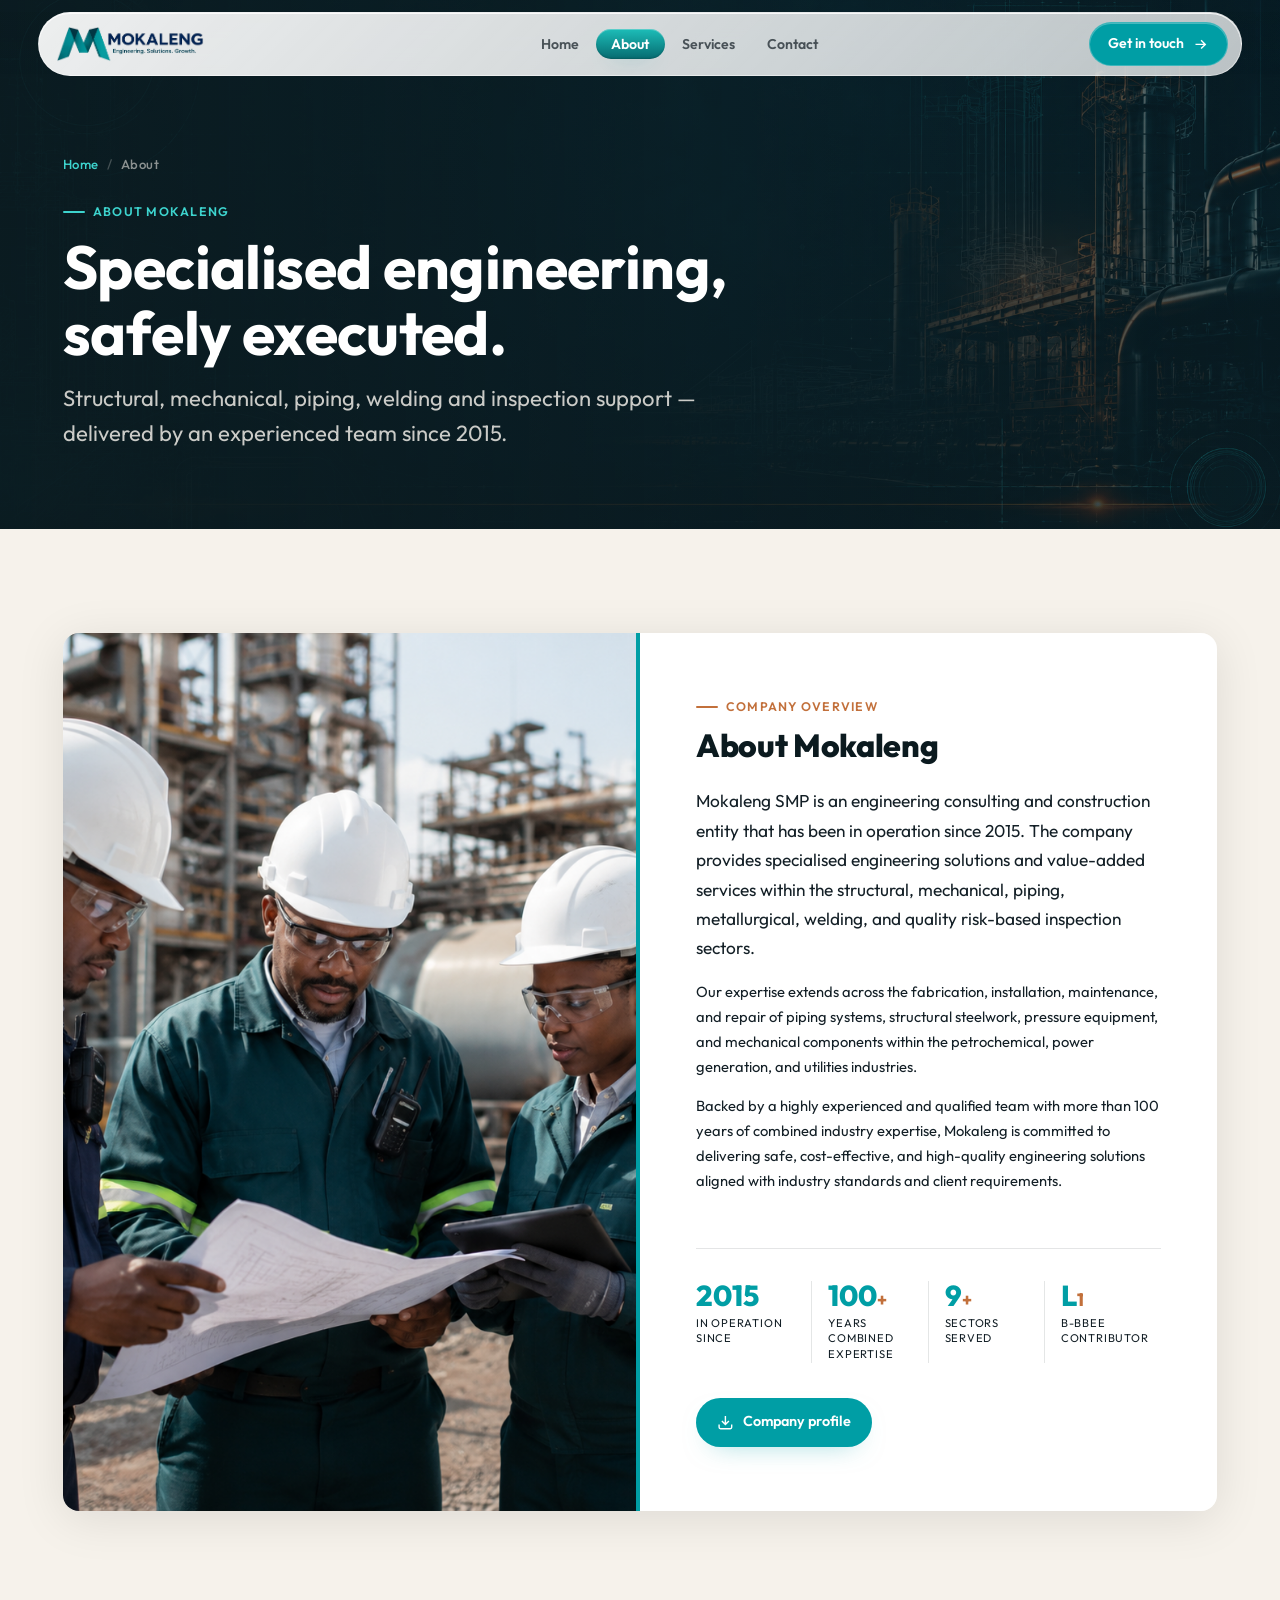
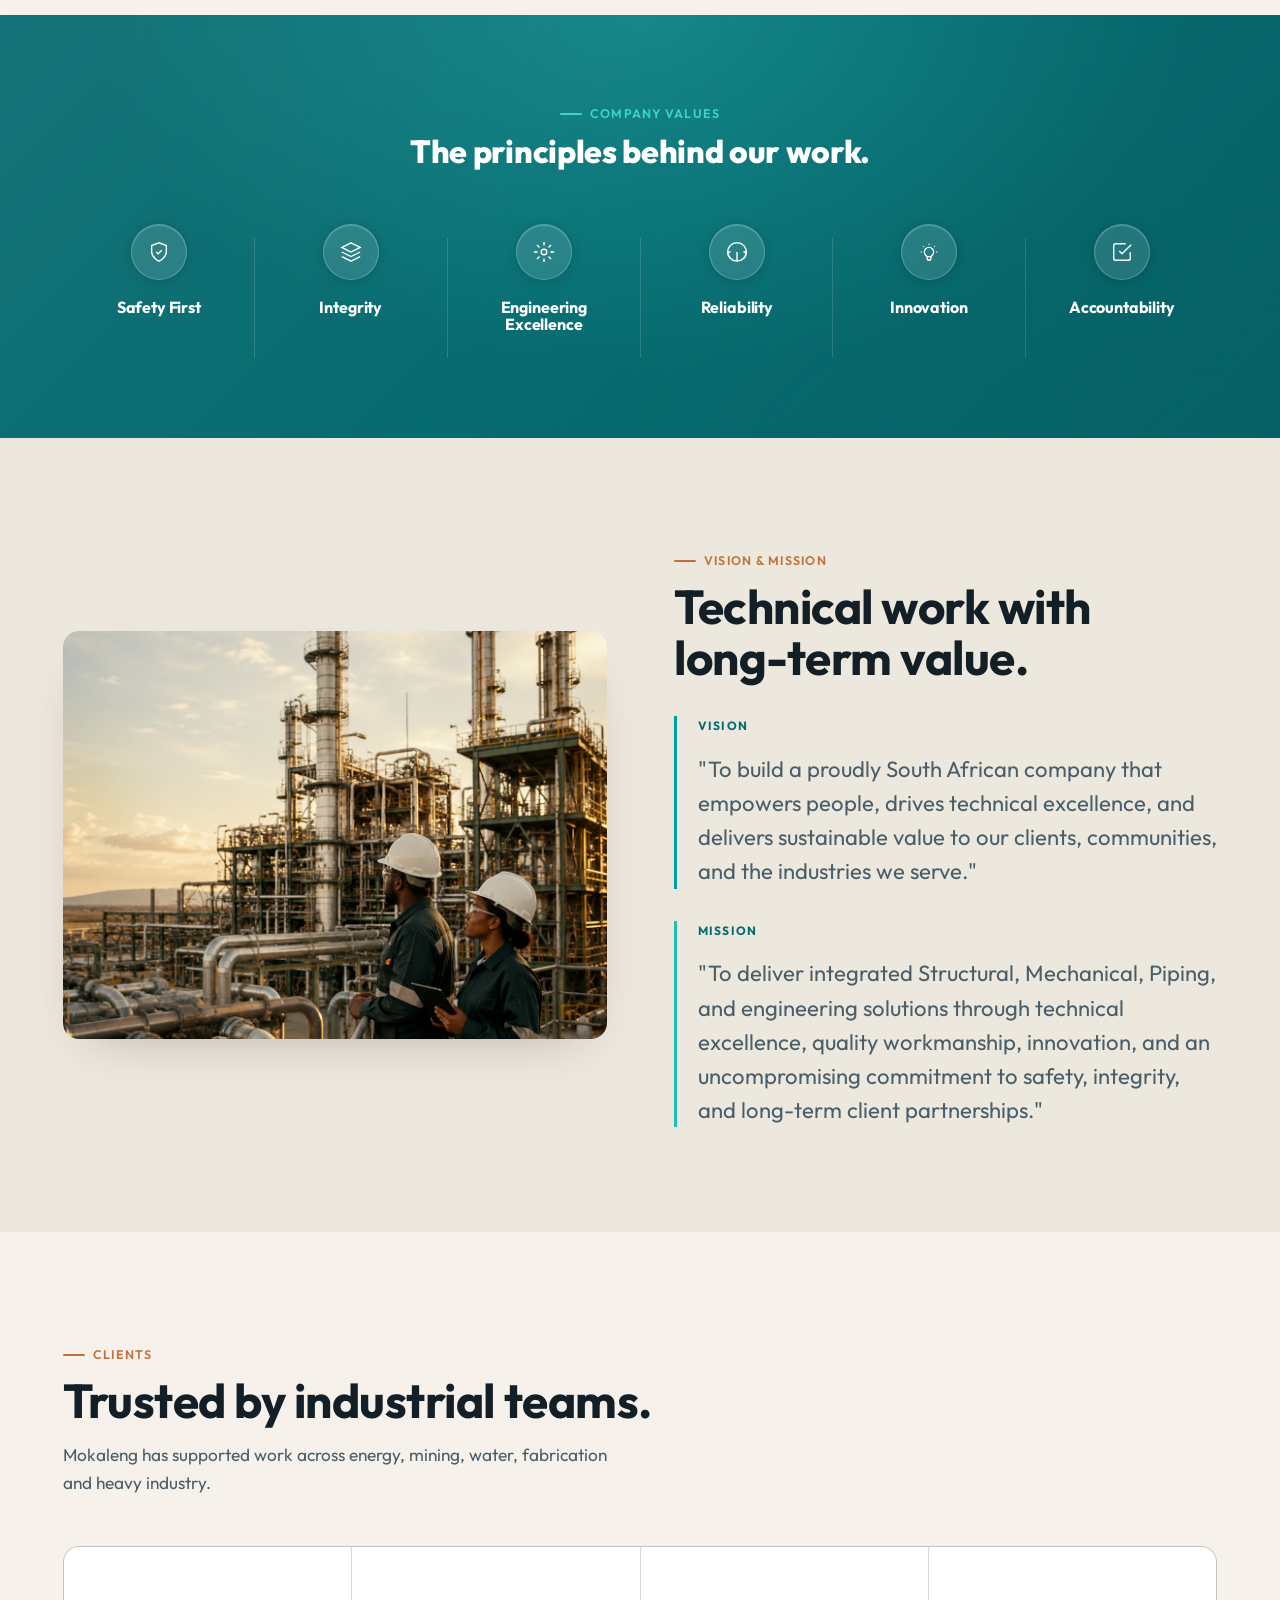
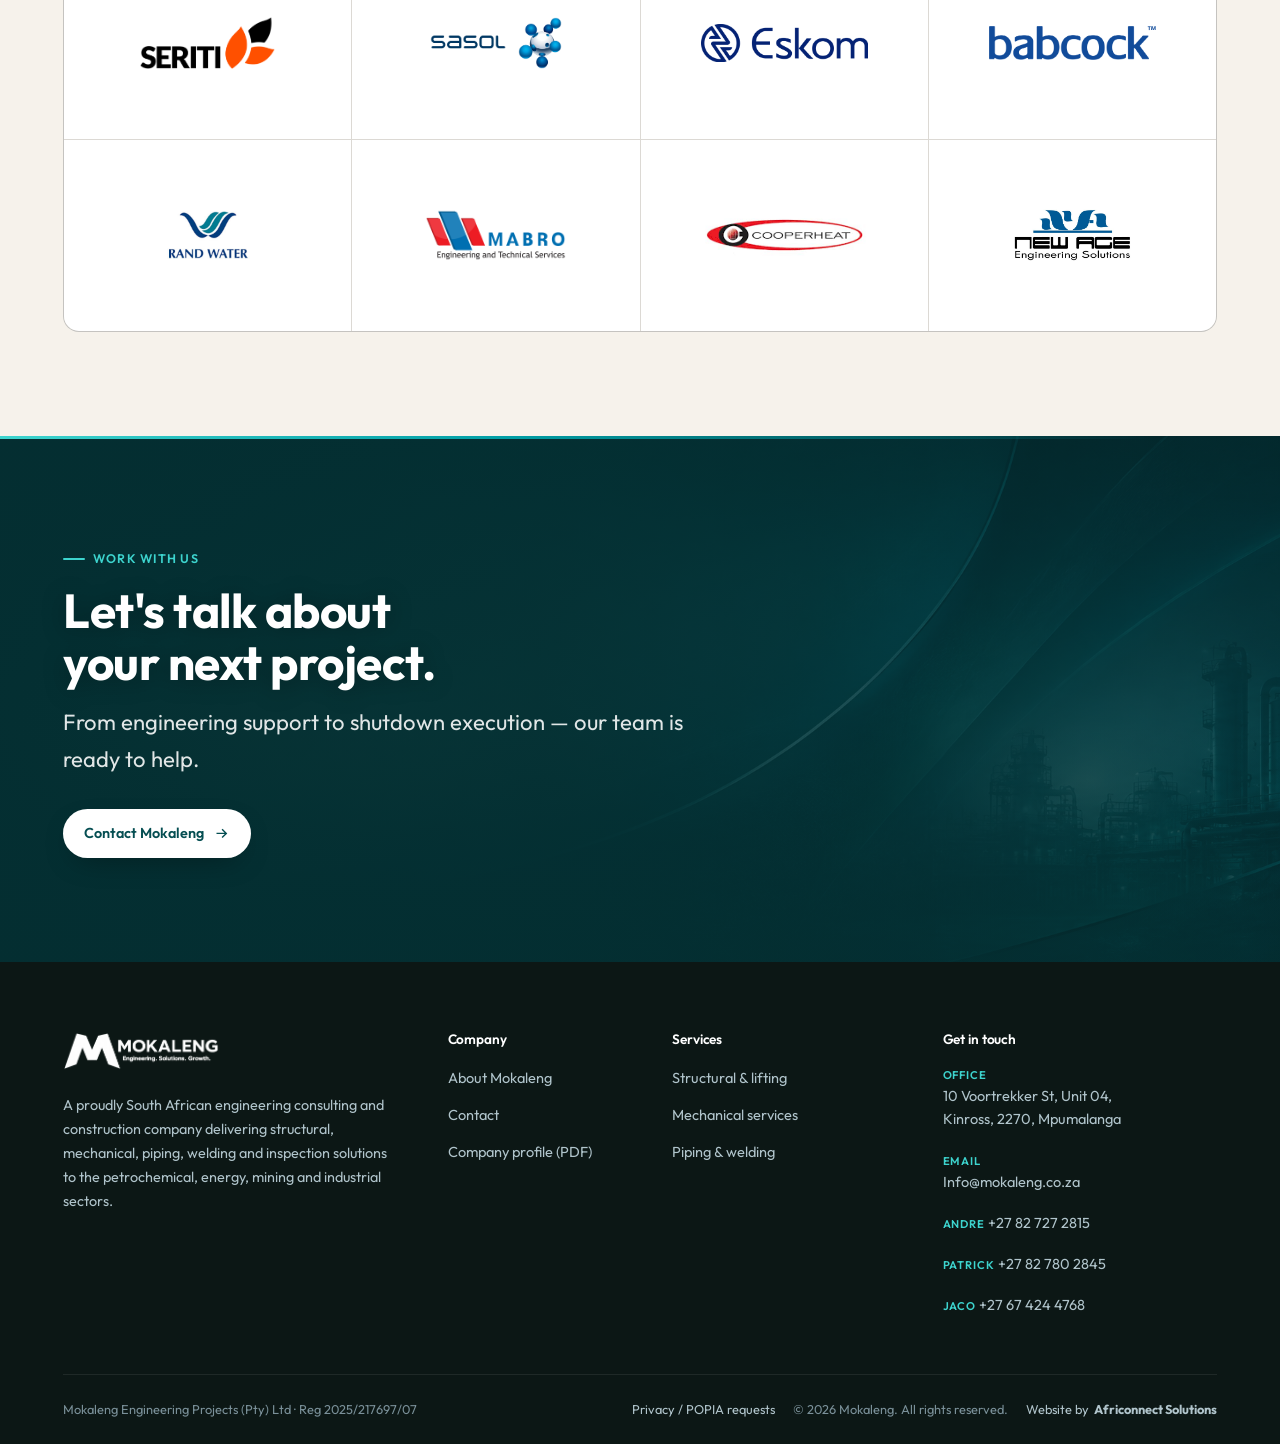
==== commit 0bebd61c: "fix andres number" ====
--- a/about.html
+++ b/about.html
@@ -54,7 +54,7 @@
   </nav>
   <div class="mobile-menu__cta">
     <a class="btn btn--primary" href="contact.html#enquiry">Get in touch</a>
-    <a class="btn btn--on-dark" href="tel:+27827272851">Call us now</a>
+    <a class="btn btn--on-dark" href="tel:+27827272815">Call us now</a>
   </div>
 </div>
 
@@ -299,7 +299,7 @@
         <ul>
           <li><span class="who">Office</span><br>10 Voortrekker St, Unit 04,<br>Kinross, 2270, Mpumalanga</li>
           <li><span class="who">Email</span><br><a href="mailto:Info@mokaleng.co.za">Info@mokaleng.co.za</a></li>
-          <li><span class="who">Andre</span> <a href="tel:+27827272851">+27 82 727 2851</a></li>
+          <li><span class="who">Andre</span> <a href="tel:+27827272815">+27 82 727 2815</a></li>
           <li><span class="who">Patrick</span> <a href="tel:+27827802845">+27 82 780 2845</a></li>
           <li><span class="who">Jaco</span> <a href="tel:+27674244768">+27 67 424 4768</a></li>
         </ul>
--- a/assets/css/style.css
+++ b/assets/css/style.css
@@ -1829,17 +1829,30 @@
 .reveal {
   opacity: 1;
   transform: none;
-  transition: opacity 0.65s var(--ease), transform 0.65s var(--ease);
-}
+  transition: opacity 0.7s var(--ease), transform 0.7s var(--ease);
+}
+/* With JS, start hidden + slightly lowered, then reveal on scroll-in. */
 .js .reveal {
+  opacity: 0;
+  transform: translateY(24px);
+  will-change: opacity, transform;
+}
+.js .reveal.is-in {
   opacity: 1;
   transform: none;
 }
-.js .reveal.is-in { opacity: 1; transform: none; }
-.js .reveal[data-delay="1"] { transition-delay: 0.08s; }
-.js .reveal[data-delay="2"] { transition-delay: 0.16s; }
-.js .reveal[data-delay="3"] { transition-delay: 0.24s; }
-.js .reveal[data-delay="4"] { transition-delay: 0.32s; }
+.js .reveal[data-delay="1"] { transition-delay: 0.09s; }
+.js .reveal[data-delay="2"] { transition-delay: 0.18s; }
+.js .reveal[data-delay="3"] { transition-delay: 0.27s; }
+.js .reveal[data-delay="4"] { transition-delay: 0.36s; }
+
+@media (prefers-reduced-motion: reduce) {
+  .js .reveal {
+    opacity: 1;
+    transform: none;
+    transition: none;
+  }
+}
 
 /* ── Utilities ───────────────────────────────────────────────────────────── */
 .mt-1 { margin-top: 1rem; }
